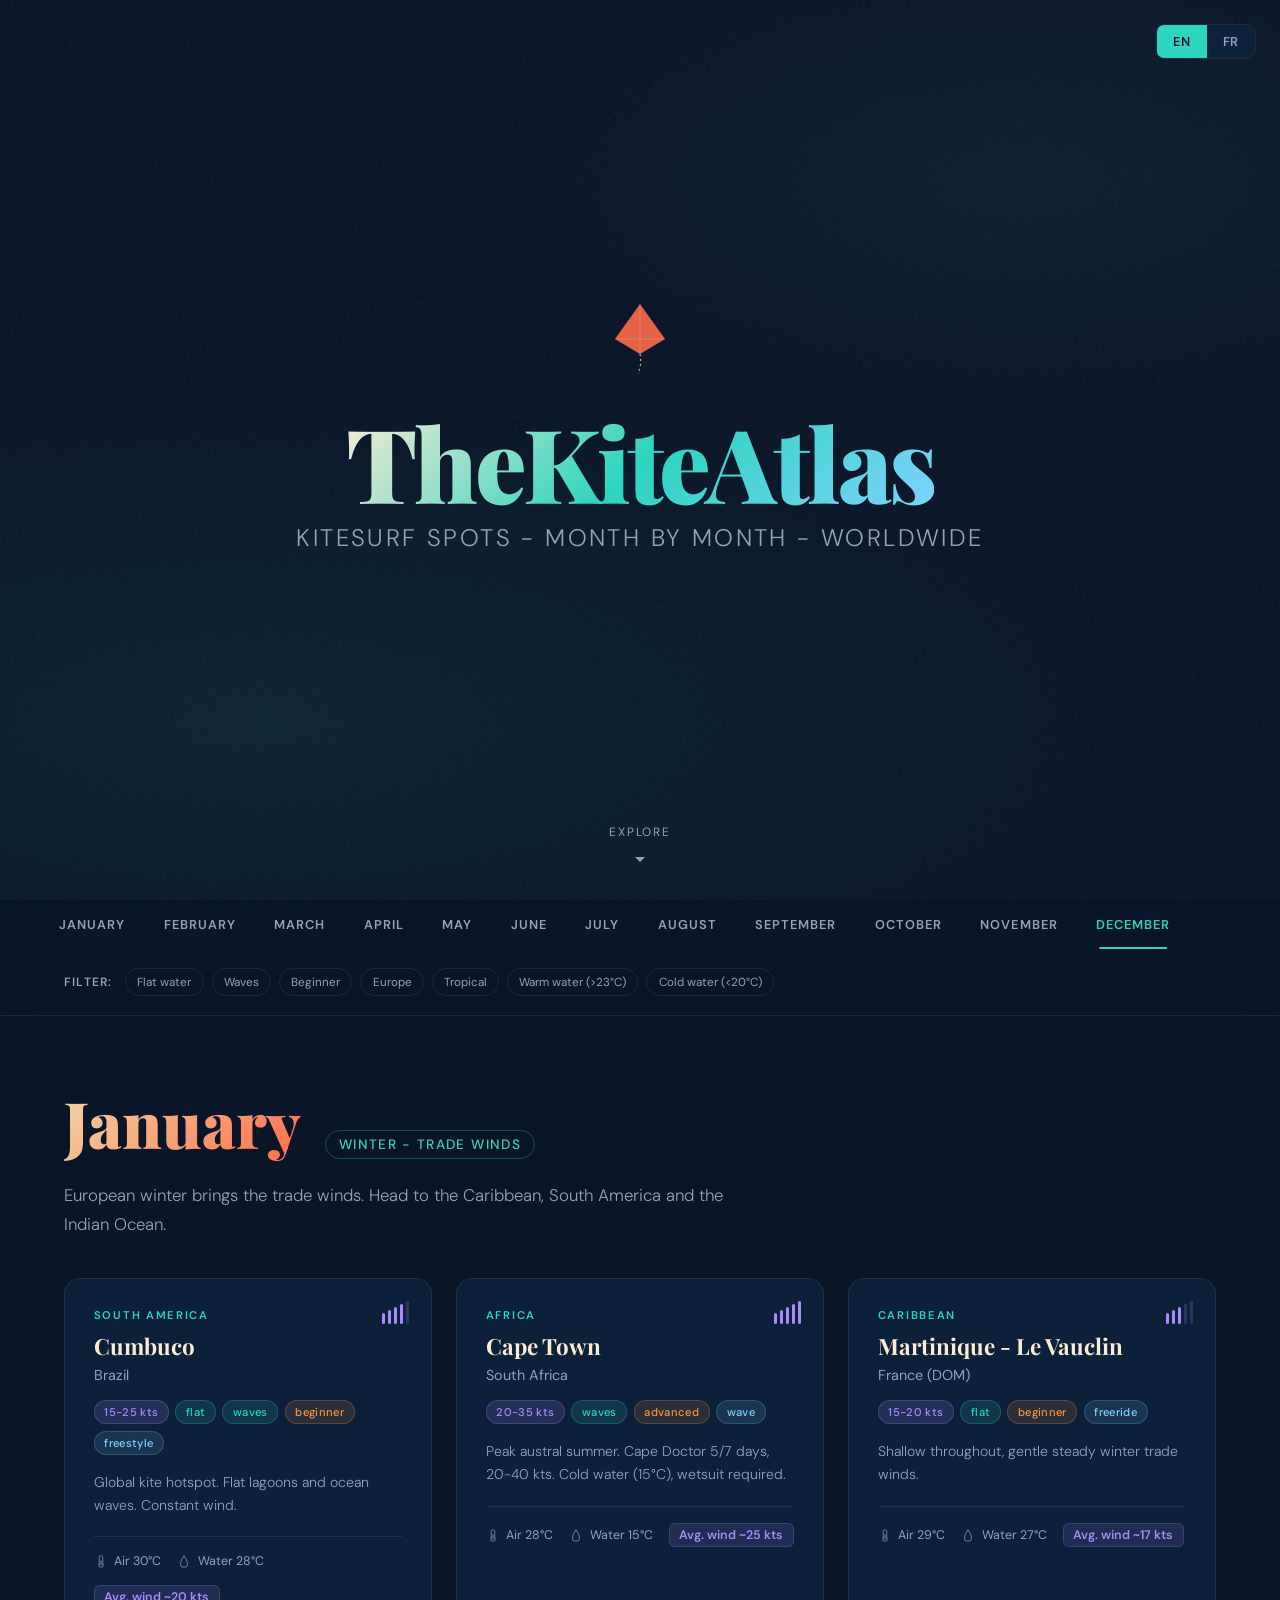
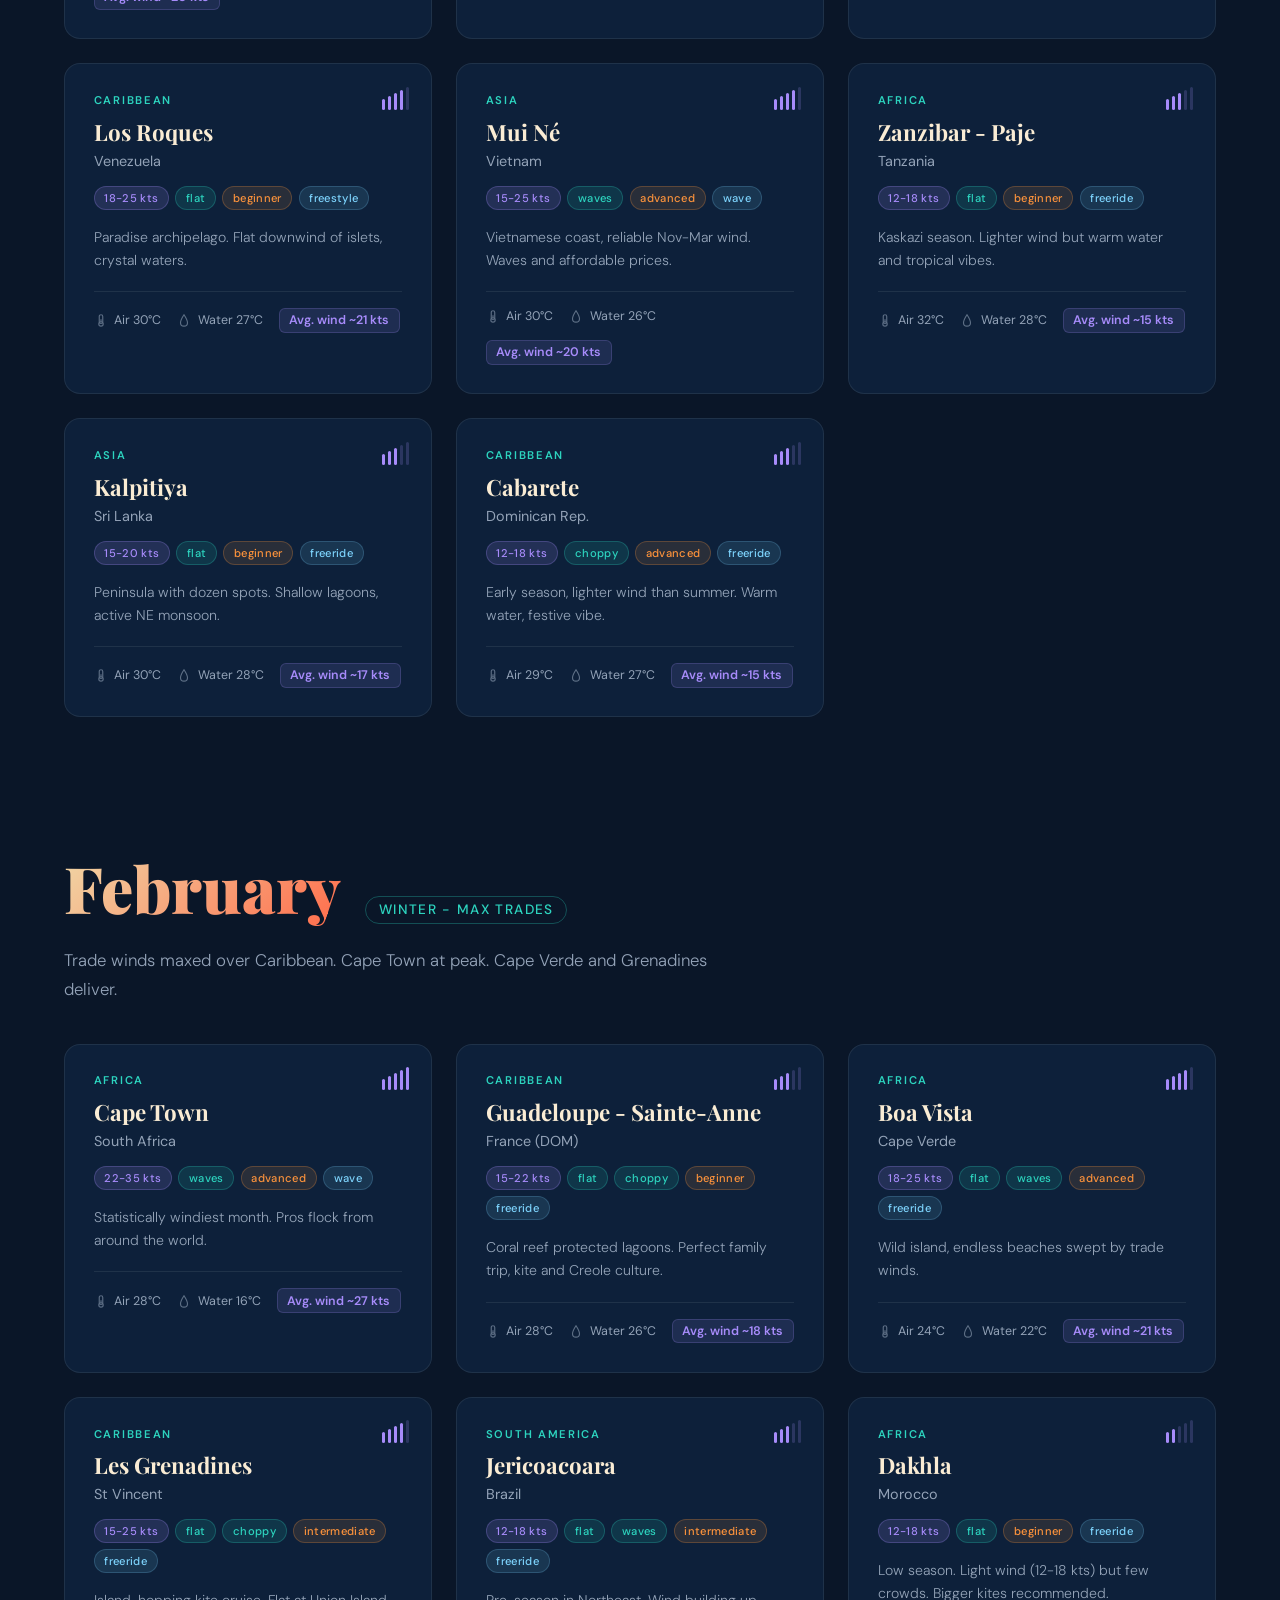
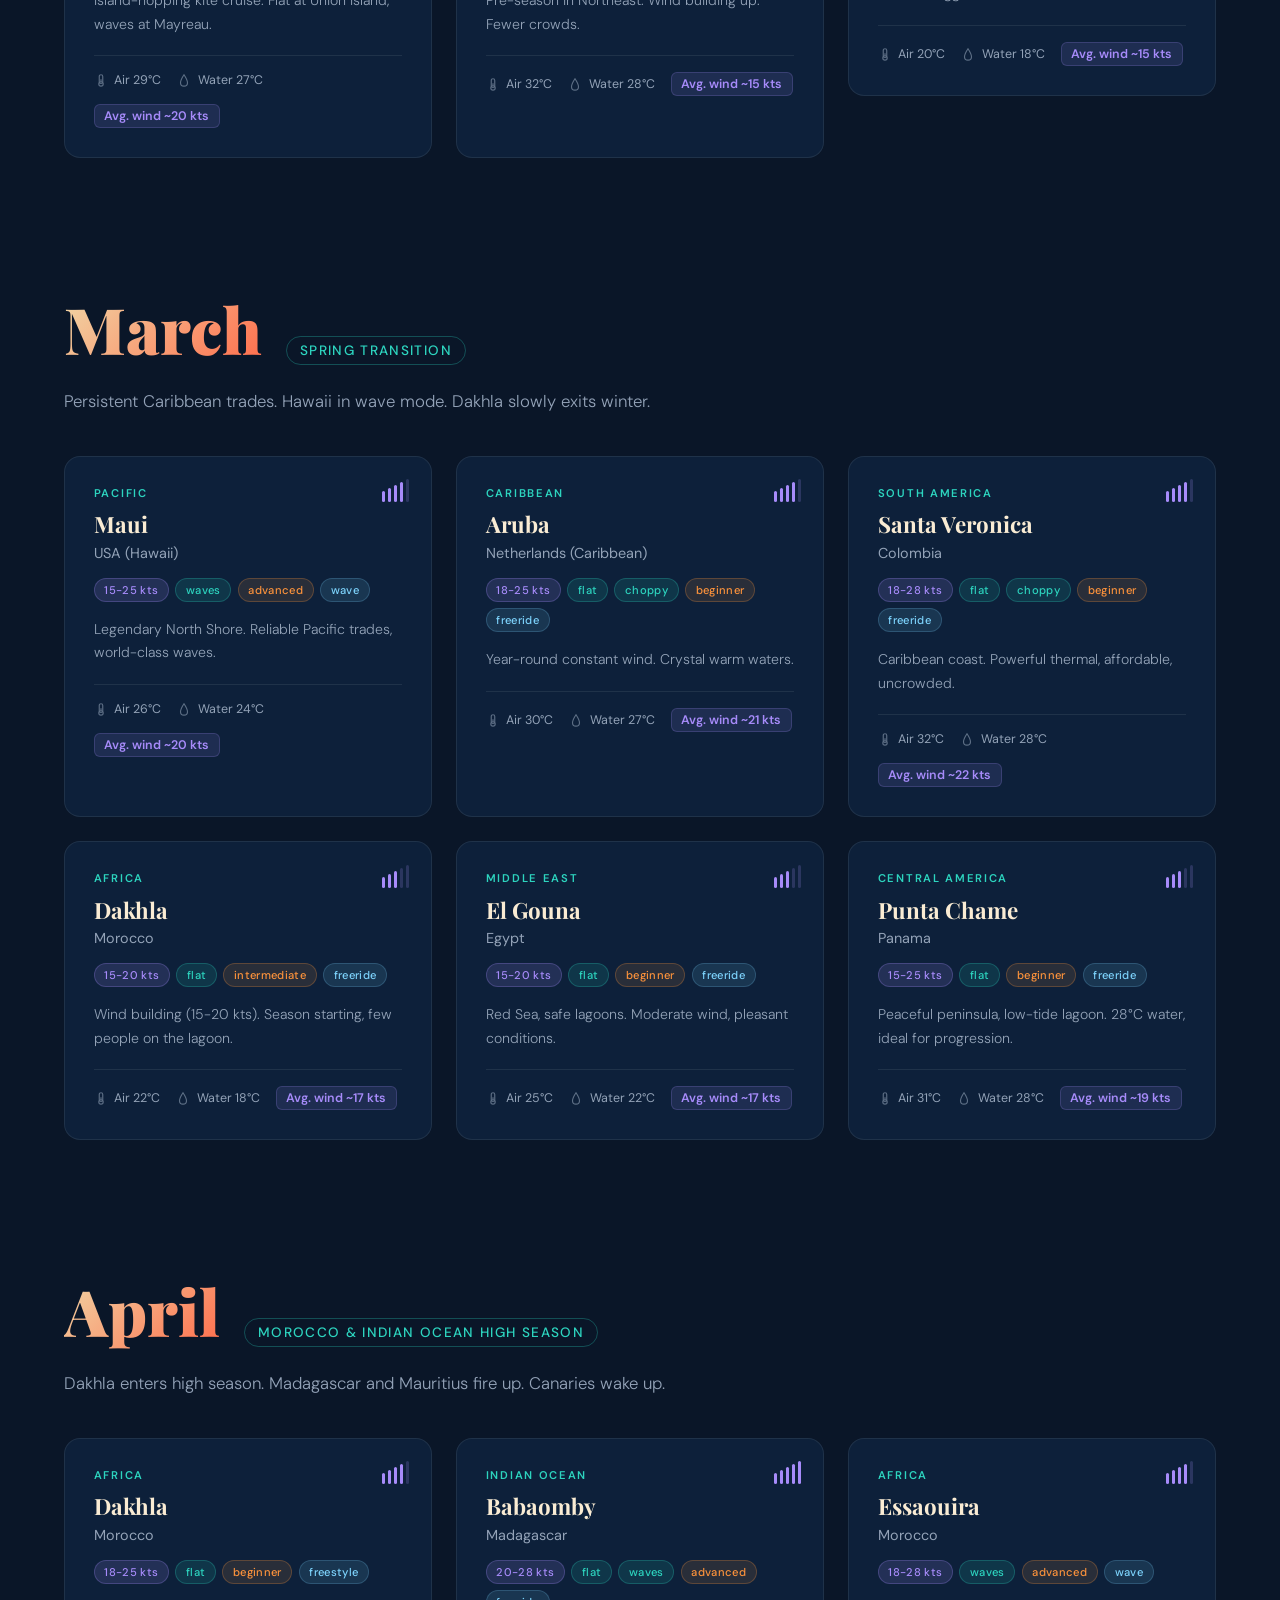
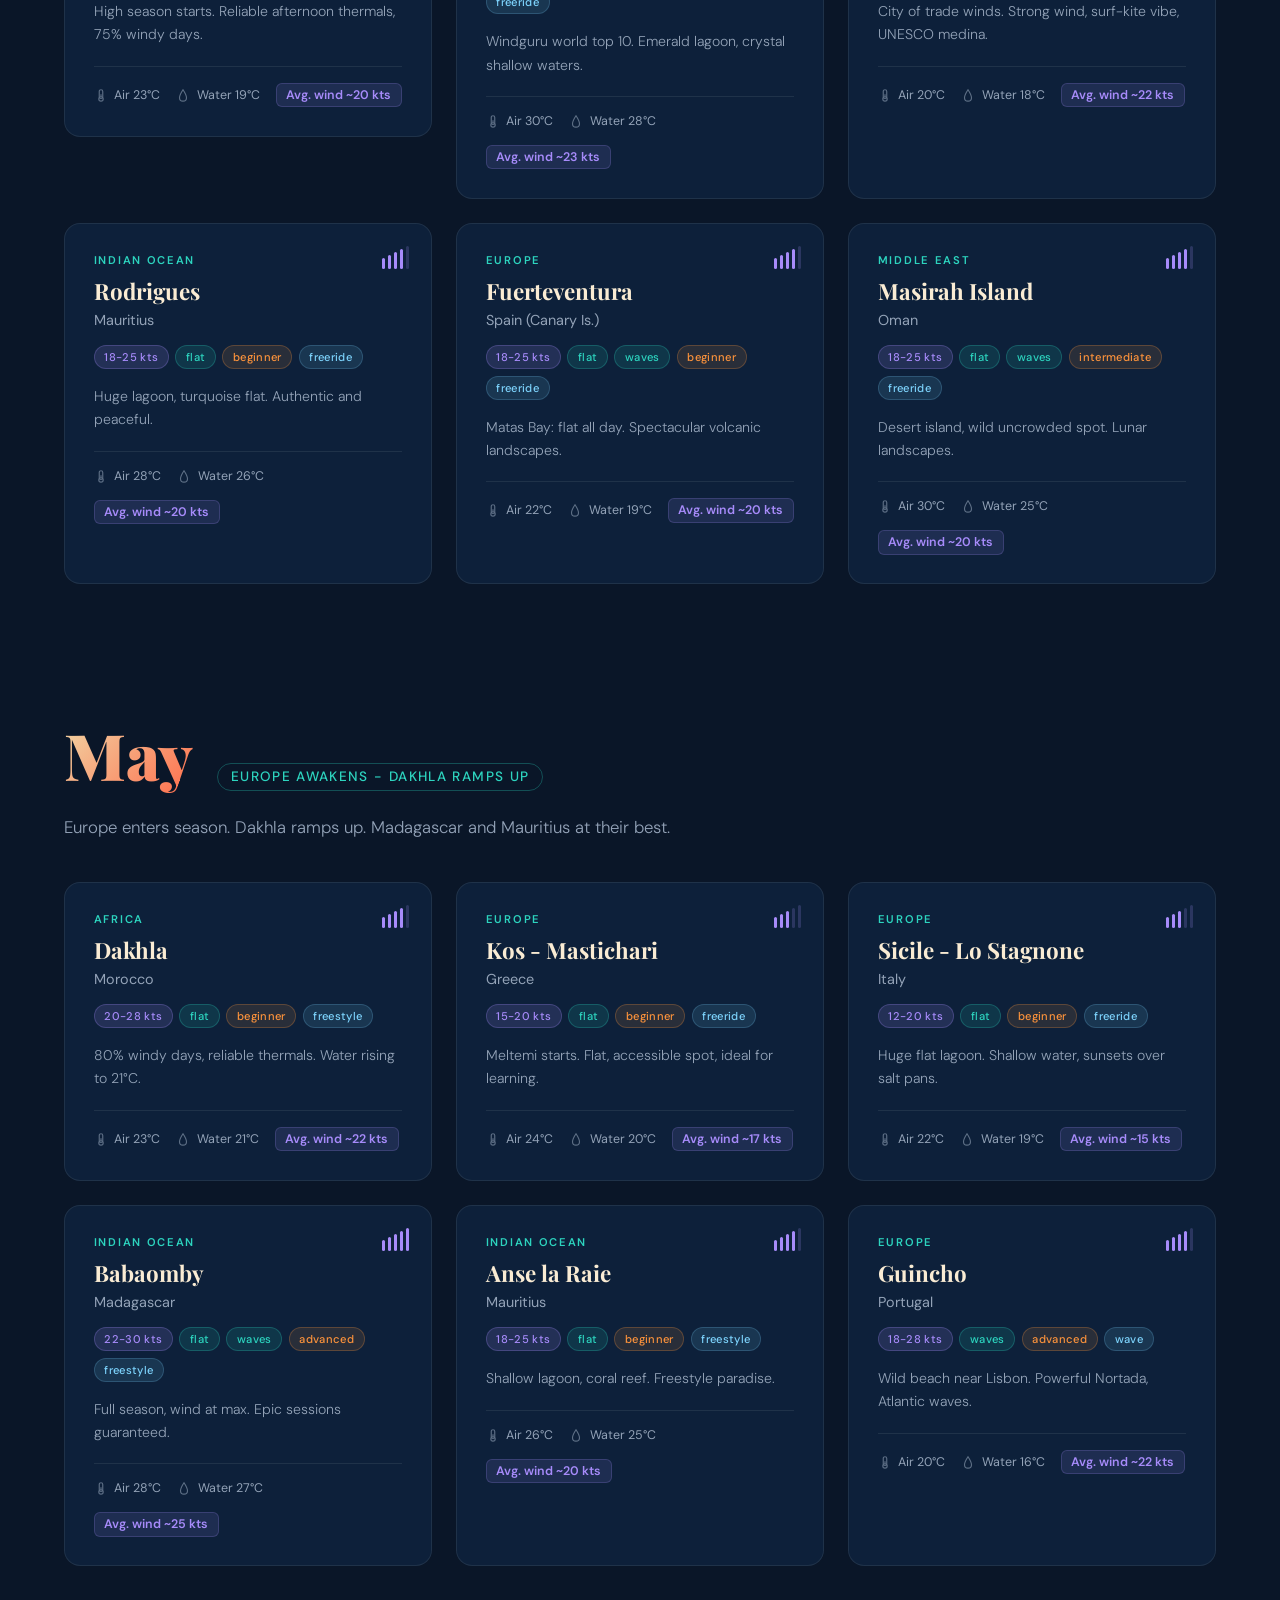
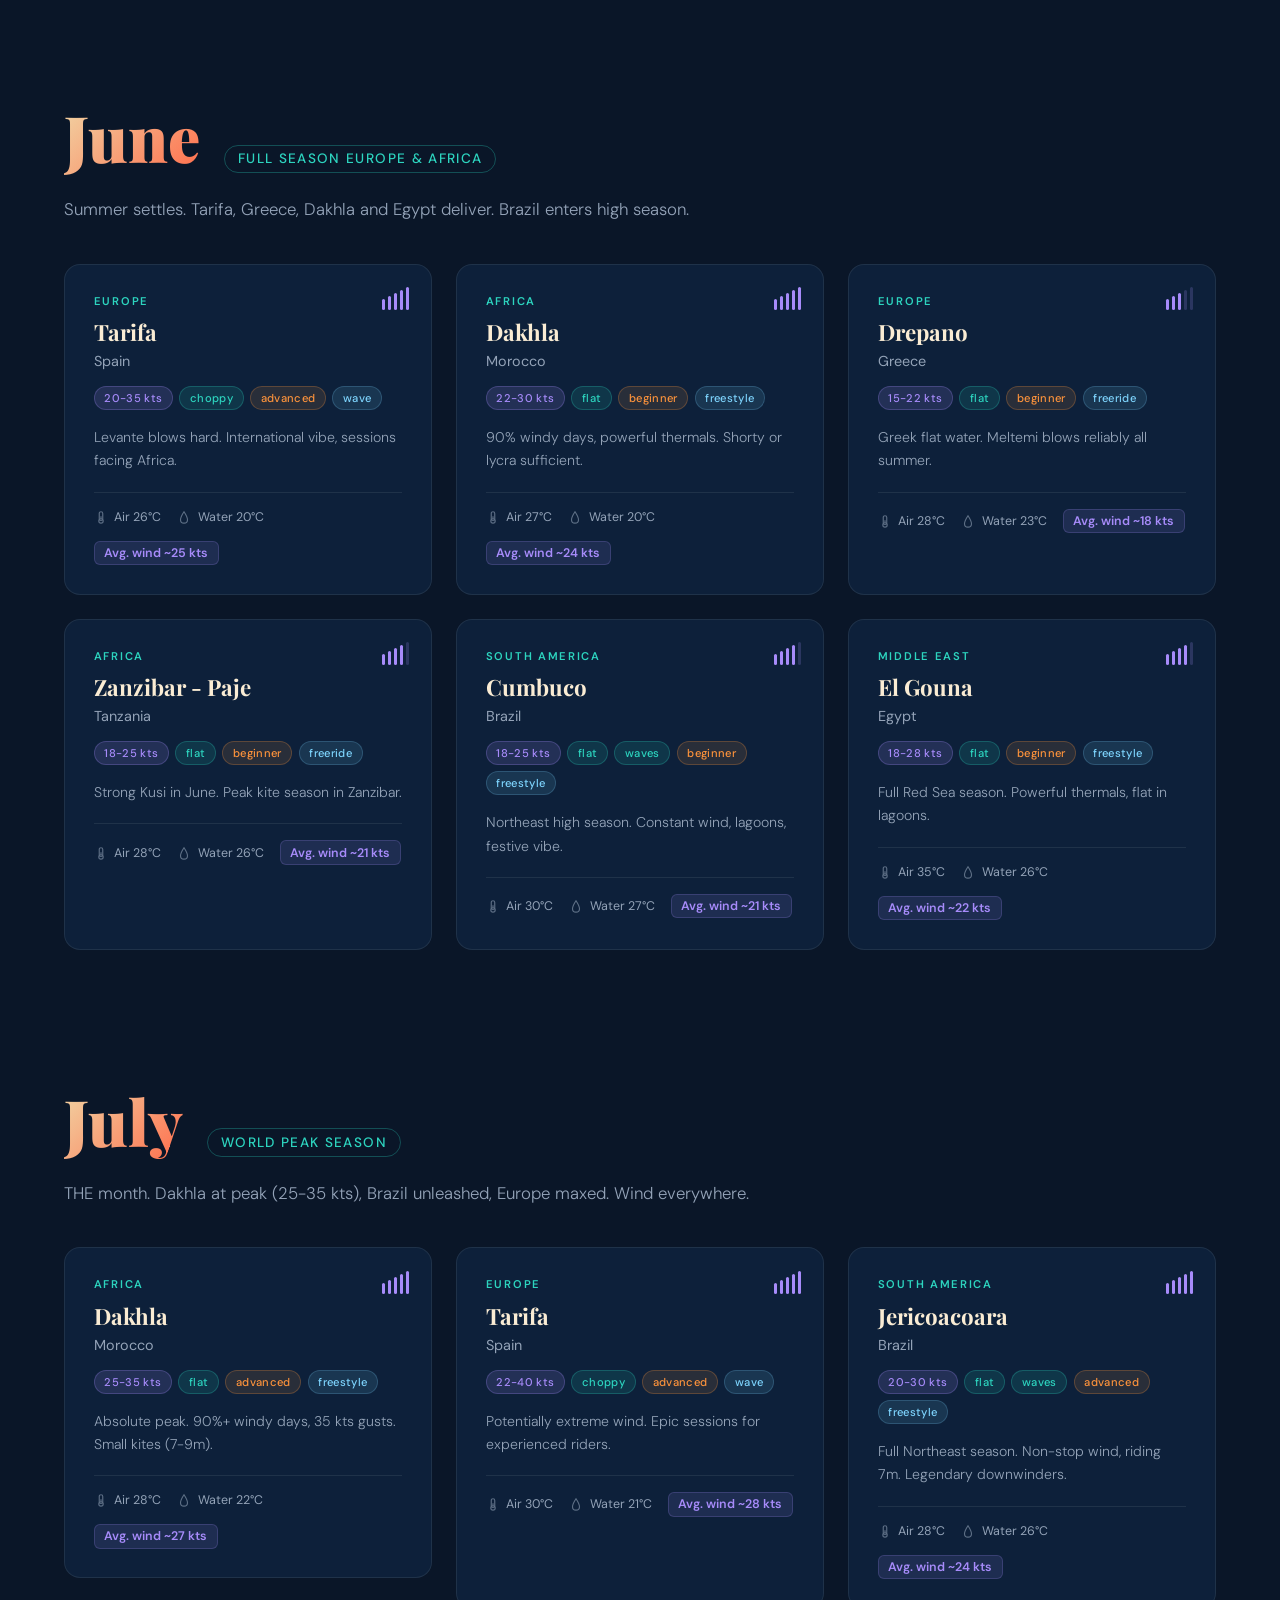
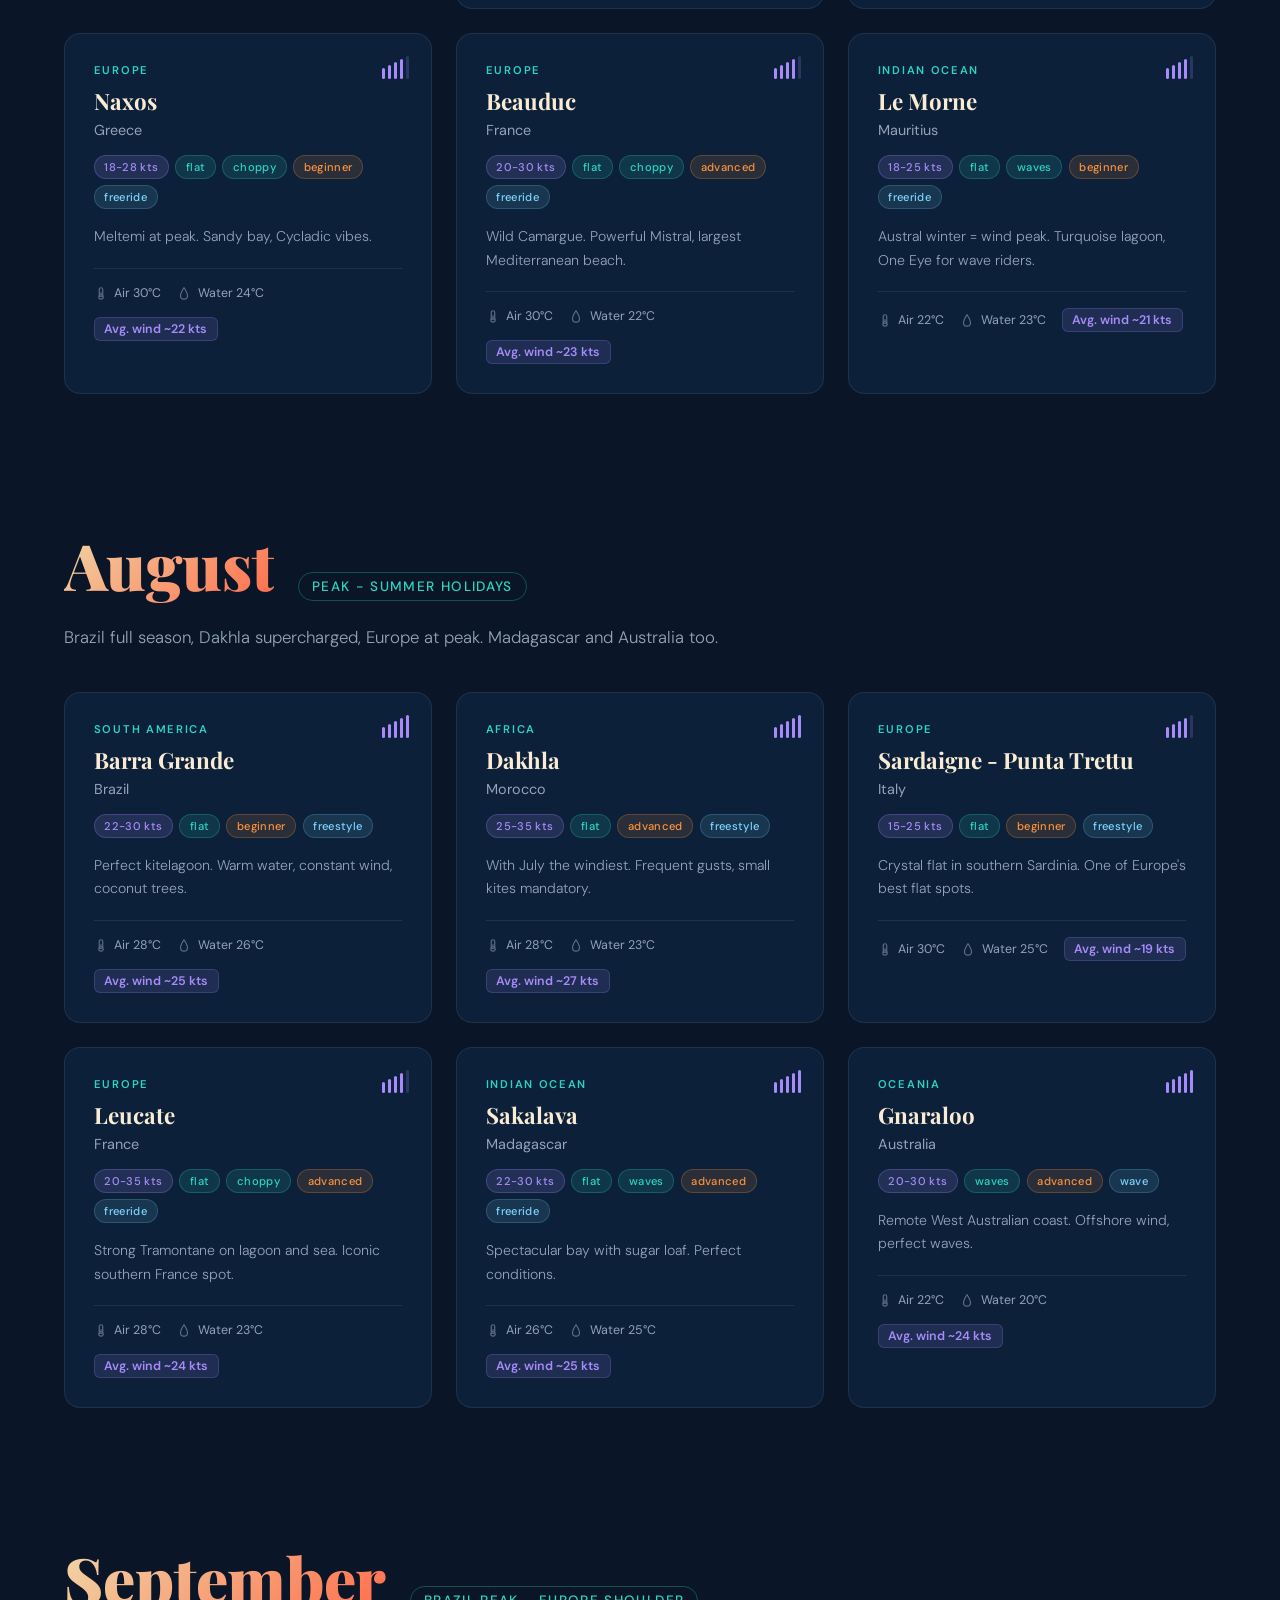
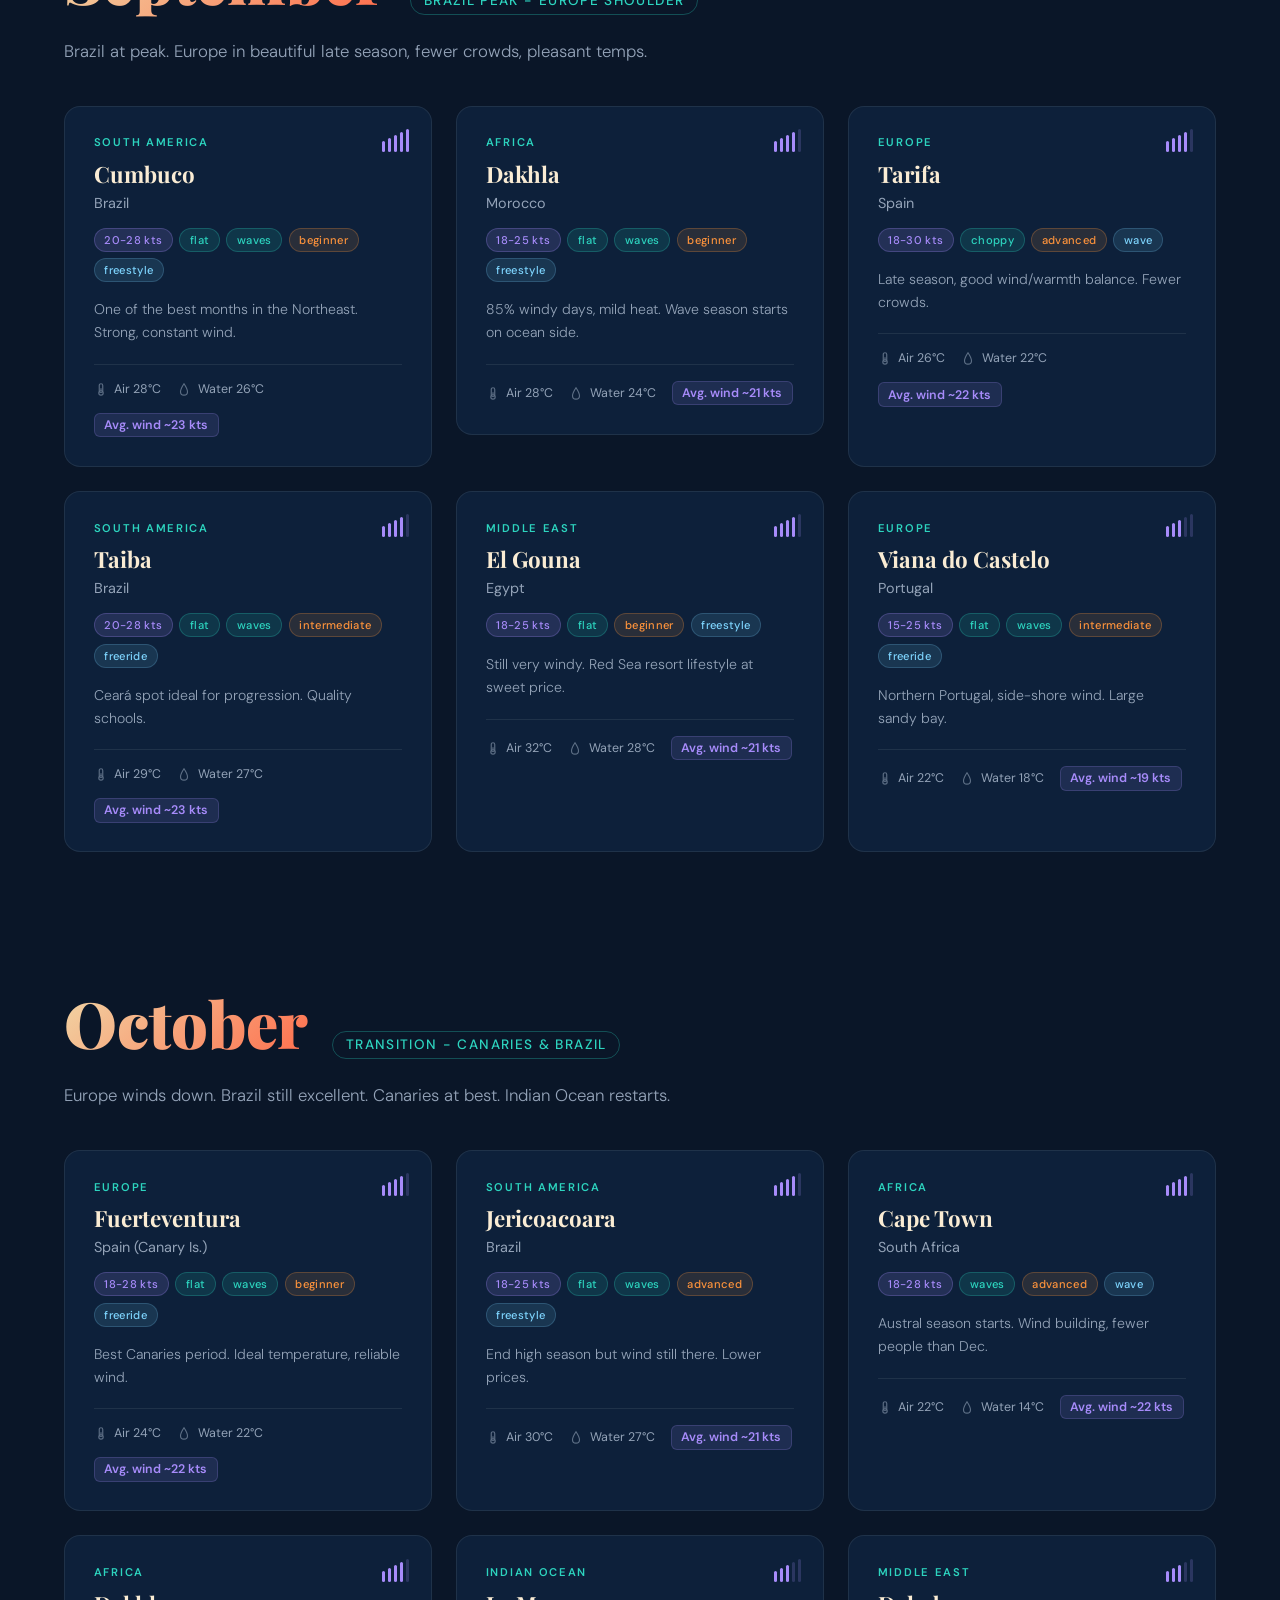
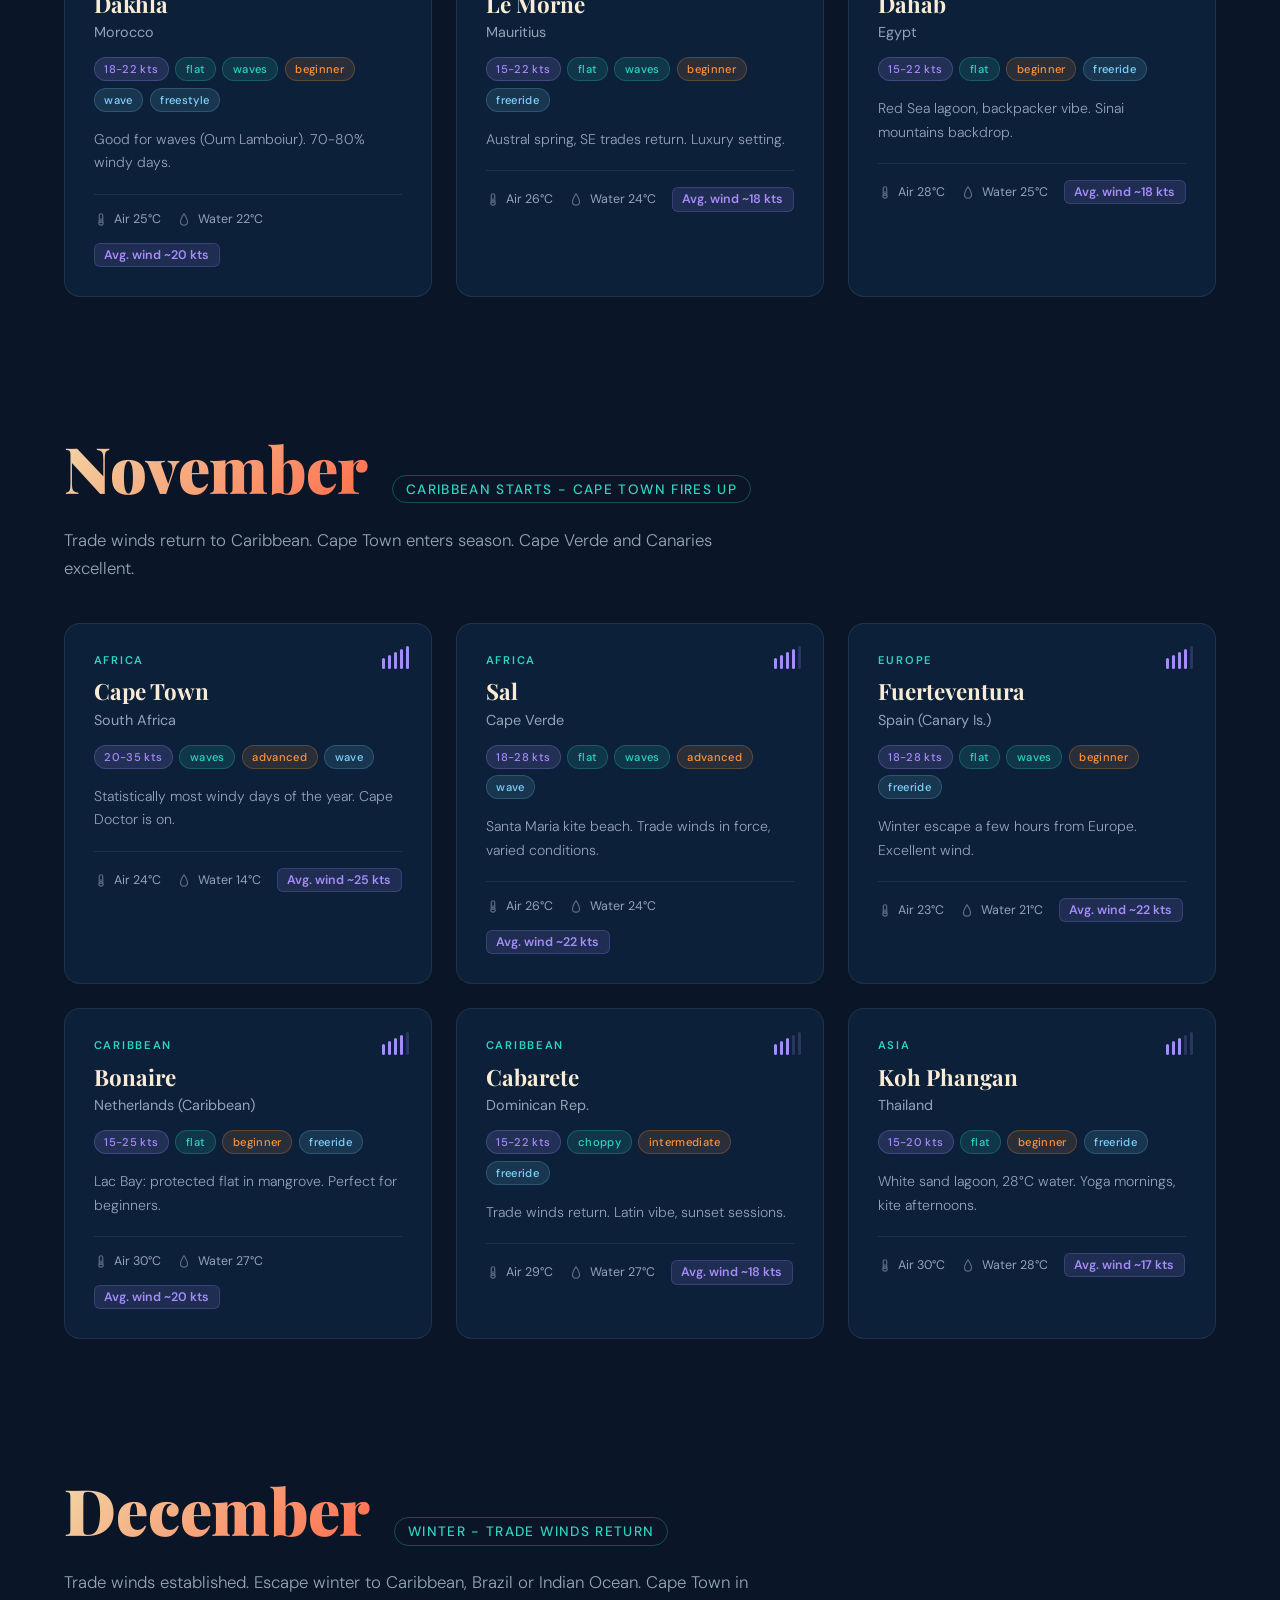
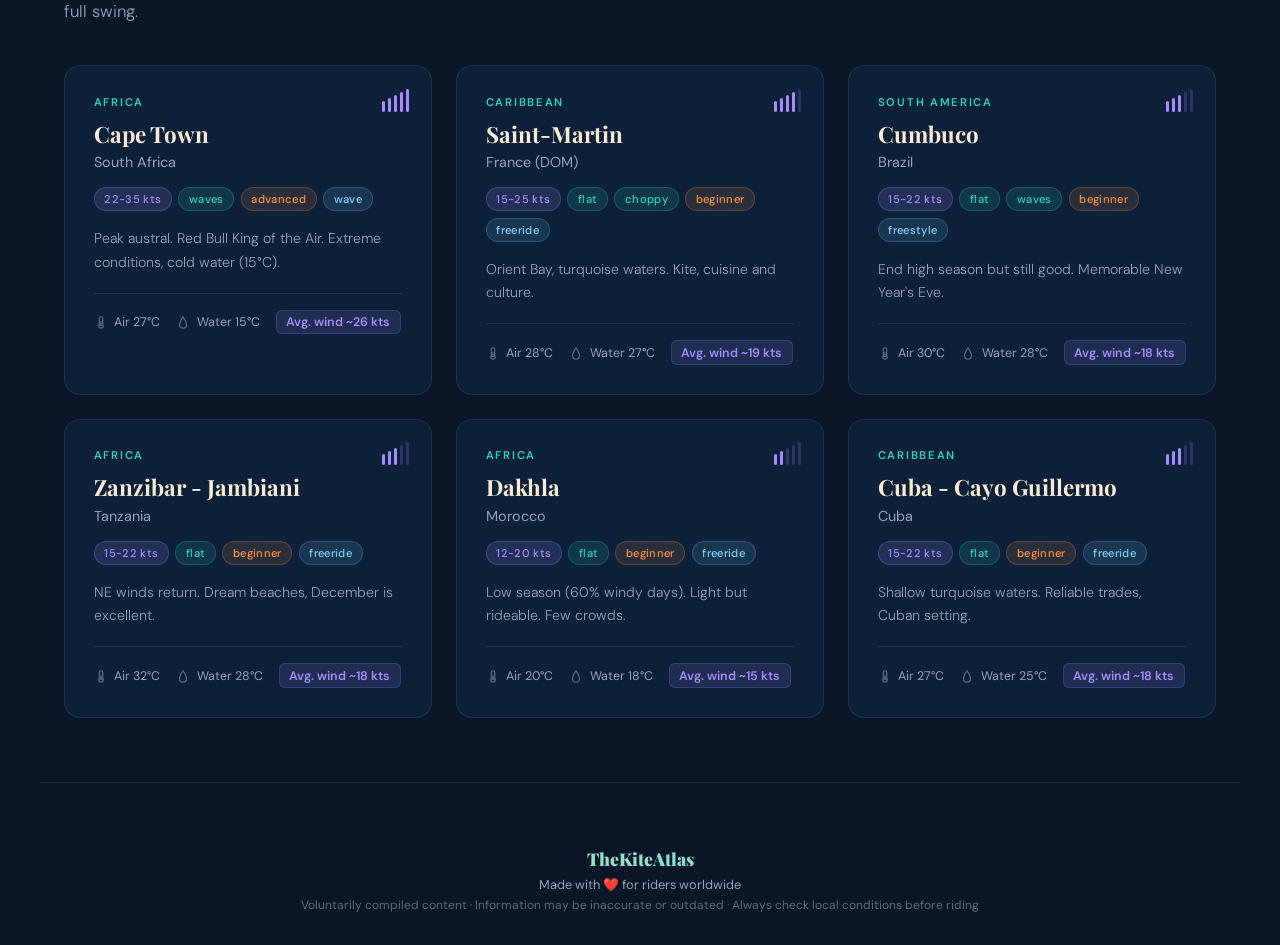
==== index.html @ aa01c6cb "Normalize spot tags to atomic values and support multi-value tags Co-Authored-By: Claude Opus 4.6 (1" ====
<!DOCTYPE html>
<html lang="en">
  <head>
    <meta charset="UTF-8" />
    <meta name="viewport" content="width=device-width, initial-scale=1.0" />
    <title>TheKiteAtlas - Kitesurf Spots Month by Month</title>
    <meta name="description" content="Find the best kitesurf spots month by month. Wind conditions, water temperature, and travel tips for 46+ destinations worldwide." />
    <meta property="og:type" content="website" />
    <meta property="og:title" content="TheKiteAtlas — Kitesurf Spots Month by Month" />
    <meta property="og:description" content="Find the best kitesurf spots month by month. Wind conditions, water temperature, and travel tips for 46+ destinations worldwide." />
    <meta property="og:url" content="https://thekiteatlas.com/" />
    <meta property="og:site_name" content="TheKiteAtlas" />
    <meta name="twitter:card" content="summary" />
    <meta name="twitter:title" content="TheKiteAtlas — Kitesurf Spots Month by Month" />
    <meta name="twitter:description" content="Find the best kitesurf spots month by month. Wind conditions, water temperature, and travel tips for 46+ destinations worldwide." />
    <link rel="icon" href="favicon.svg" type="image/svg+xml" />
    <link rel="apple-touch-icon" href="favicon.svg" />
    <link rel="canonical" href="https://thekiteatlas.com/" />
    <!-- Google tag (gtag.js) -->
    <script async src="https://www.googletagmanager.com/gtag/js?id=G-VEG84EXMMV"></script>
    <script>
      window.dataLayer = window.dataLayer || [];
      function gtag(){dataLayer.push(arguments);}
      gtag('js', new Date());
      gtag('config', 'G-VEG84EXMMV');
    </script>
    <!--
      Fonts: Playfair Display & DM Sans
      Both are open-source, licensed under the SIL Open Font License 1.1
      https://fonts.google.com/specimen/Playfair+Display
      https://fonts.google.com/specimen/DM+Sans
      You can also self-host them if you prefer.
    -->
    <link
      href="https://fonts.googleapis.com/css2?family=Playfair+Display:wght@400;700;900&family=DM+Sans:wght@300;400;500;600;700&display=swap"
      rel="stylesheet"
    />
    <link rel="stylesheet" href="style.css" />
    <style>

      /* ── Hero ── */

      .hero {
        min-height: 100vh;
        display: flex;
        flex-direction: column;
        align-items: center;
        justify-content: center;
        padding: 2rem;
        text-align: center;
        position: relative;
      }

      .hk {
        width: 80px;
        height: 80px;
        margin-bottom: 2rem;
        animation: fl 4s ease-in-out infinite;
      }

      @keyframes fl {
        0%,
        100% {
          transform: translateY(0) rotate(-5deg);
        }
        50% {
          transform: translateY(-15px) rotate(5deg);
        }
      }

      .hero h1 {
        font-family: "Playfair Display", serif;
        font-size: clamp(3rem, 8vw, 7rem);
        font-weight: 900;
        line-height: 1;
        letter-spacing: -0.03em;
        margin-bottom: 0.5rem;
        background: linear-gradient(135deg, var(--sl), var(--tq), var(--sky));
        -webkit-background-clip: text;
        -webkit-text-fill-color: transparent;
        background-clip: text;
      }

      .hs {
        font-size: clamp(1rem, 2.5vw, 1.5rem);
        font-weight: 300;
        color: var(--ts);
        margin-bottom: 3rem;
        letter-spacing: 0.1em;
        text-transform: uppercase;
      }

      /* ── Language switcher (position override for home) ── */
      .ls {
        position: absolute;
        top: 1.5rem;
        right: 1.5rem;
      }

      /* ── Scroll hint ── */

      .sh {
        position: absolute;
        bottom: 2rem;
        display: flex;
        flex-direction: column;
        align-items: center;
        gap: 0.5rem;
        color: var(--ts);
        font-size: 0.75rem;
        letter-spacing: 0.15em;
        text-transform: uppercase;
        animation: pu 2s ease-in-out infinite;
      }

      @keyframes pu {
        0%,
        100% {
          opacity: 0.4;
        }
        50% {
          opacity: 1;
        }
      }

      .sh svg {
        width: 20px;
        animation: bo 2s ease-in-out infinite;
      }

      @keyframes bo {
        0%,
        100% {
          transform: translateY(0);
        }
        50% {
          transform: translateY(6px);
        }
      }

      /* ── Month nav ── */

      .toolbar {
        position: sticky;
        top: 0;
        z-index: 100;
        backdrop-filter: blur(20px);
        -webkit-backdrop-filter: blur(20px);
        background: rgba(10, 22, 40, 0.85);
        border-bottom: 1px solid var(--gb);
      }

      .mni {
        display: flex;
        overflow-x: auto;
        scrollbar-width: none;
        max-width: 1200px;
        margin: 0 auto;
      }

      .mni::-webkit-scrollbar {
        display: none;
      }

      .mb {
        flex-shrink: 0;
        padding: 1rem 1.2rem;
        background: none;
        border: none;
        color: var(--ts);
        font-family: "DM Sans", sans-serif;
        font-size: 0.8rem;
        font-weight: 600;
        letter-spacing: 0.08em;
        text-transform: uppercase;
        cursor: pointer;
        transition: all 0.3s;
        position: relative;
        white-space: nowrap;
      }

      .mb:hover {
        color: var(--tq);
      }

      .mb.a {
        color: var(--tq);
      }

      .mb.a::after {
        content: "";
        position: absolute;
        bottom: 0;
        left: 50%;
        transform: translateX(-50%);
        width: 60%;
        height: 2px;
        background: var(--tq);
        border-radius: 1px;
      }

      /* ── Filter bar ── */

      .fb {
        max-width: 1200px;
        margin: 0 auto;
        padding: 1.2rem 1.5rem;
        display: flex;
        flex-wrap: wrap;
        gap: 0.5rem;
        align-items: center;
      }

      .fl {
        font-size: 0.75rem;
        font-weight: 600;
        color: var(--ts);
        letter-spacing: 0.1em;
        text-transform: uppercase;
        margin-right: 0.3rem;
      }

      .ft {
        font-family: "DM Sans", sans-serif;
        font-size: 0.73rem;
        padding: 0.3rem 0.7rem;
        border-radius: 100px;
        border: 1px solid var(--gb);
        background: transparent;
        color: var(--ts);
        cursor: pointer;
        transition: all 0.3s;
      }

      .ft:hover,
      .ft.a {
        border-color: var(--tq);
        color: var(--tq);
        background: rgba(45, 212, 191, 0.08);
      }

      .ft.a[data-filter="warm"] {
        border-color: var(--coral);
        color: var(--coral);
        background: rgba(255, 107, 74, 0.1);
      }

      .ft.a[data-filter="cold"] {
        border-color: var(--sky);
        color: var(--sky);
        background: rgba(125, 211, 252, 0.1);
      }

      /* ── Month sections ── */

      .ms {
        padding: 4rem 1.5rem;
        max-width: 1200px;
        margin: 0 auto;
      }

      .mh {
        display: flex;
        align-items: baseline;
        gap: 1.5rem;
        margin-bottom: 1rem;
        flex-wrap: wrap;
      }

      .mt {
        font-family: "Playfair Display", serif;
        font-size: clamp(2.5rem, 5vw, 4rem);
        font-weight: 900;
        background: linear-gradient(135deg, var(--sand), var(--coral));
        -webkit-background-clip: text;
        -webkit-text-fill-color: transparent;
        background-clip: text;
      }

      .me {
        font-size: 0.85rem;
        font-weight: 500;
        color: var(--tq);
        letter-spacing: 0.1em;
        text-transform: uppercase;
        padding: 0.3rem 0.8rem;
        border: 1px solid rgba(45, 212, 191, 0.3);
        border-radius: 100px;
      }

      .mi {
        color: var(--ts);
        font-size: 1.05rem;
        line-height: 1.7;
        max-width: 700px;
        margin-bottom: 2.5rem;
        font-weight: 300;
      }

      /* ── Spot grid ── */

      .sg {
        display: grid;
        grid-template-columns: repeat(auto-fill, minmax(330px, 1fr));
        gap: 1.5rem;
      }

      .no-results {
        grid-column: 1 / -1;
        text-align: center;
        padding: 2rem 1rem;
        color: var(--ts);
        font-size: 0.85rem;
        font-style: italic;
      }

      /* ── Spot card ── */

      .sc {
        background: var(--gl);
        border: 1px solid var(--gb);
        border-radius: 16px;
        padding: 1.8rem;
        transition: all 0.4s cubic-bezier(0.4, 0, 0.2, 1);
        position: relative;
        overflow: hidden;
      }

      .sc::before {
        content: "";
        position: absolute;
        top: 0;
        left: 0;
        right: 0;
        height: 3px;
        background: linear-gradient(90deg, var(--tq), var(--coral));
        opacity: 0;
        transition: opacity 0.4s;
      }

      .sc:hover {
        transform: translateY(-4px);
        border-color: rgba(255, 255, 255, 0.15);
        box-shadow: 0 20px 60px rgba(0, 0, 0, 0.3);
      }

      .sc:hover::before {
        opacity: 1;
      }

      .sc.H {
        display: none;
      }

      .ws {
        position: absolute;
        top: 1.4rem;
        right: 1.4rem;
        display: flex;
        align-items: flex-end;
        gap: 3px;
      }

      .ws .wb {
        width: 3px;
        border-radius: 1.5px;
      }

      .sr {
        font-size: 0.7rem;
        font-weight: 600;
        letter-spacing: 0.15em;
        text-transform: uppercase;
        color: var(--tq);
        margin-bottom: 0.6rem;
      }

      .sn {
        font-family: "Playfair Display", serif;
        font-size: 1.4rem;
        font-weight: 700;
        margin-bottom: 0.3rem;
        color: var(--sl);
      }

      .so {
        font-size: 0.9rem;
        color: var(--ts);
        margin-bottom: 1rem;
      }

      /* ── Spot card tag rows ── */

      .st {
        display: flex;
        flex-wrap: wrap;
        gap: 0.4rem;
        margin-bottom: 1rem;
      }

      .tg {
        font-size: 0.7rem;
        font-weight: 500;
        padding: 0.25rem 0.6rem;
        border-radius: 100px;
        letter-spacing: 0.03em;
      }

      .tw {
        background: rgba(167, 139, 250, 0.15);
        color: var(--wi);
        border: 1px solid rgba(167, 139, 250, 0.25);
      }

      .ta {
        background: rgba(45, 212, 191, 0.12);
        color: var(--tq);
        border: 1px solid rgba(45, 212, 191, 0.25);
      }

      .tl {
        background: rgba(251, 146, 60, 0.12);
        color: var(--sun);
        border: 1px solid rgba(251, 146, 60, 0.25);
      }

      .tt {
        background: rgba(125, 211, 252, 0.12);
        color: var(--sky);
        border: 1px solid rgba(125, 211, 252, 0.2);
      }

      /* ── Card details ── */

      .sd {
        font-size: 0.88rem;
        line-height: 1.65;
        color: var(--ts);
        font-weight: 300;
      }

      .sm {
        display: flex;
        flex-wrap: wrap;
        gap: 1rem;
        margin-top: 1.2rem;
        padding-top: 1rem;
        border-top: 1px solid var(--gb);
      }

      .si {
        display: flex;
        align-items: center;
        gap: 0.4rem;
        font-size: 0.78rem;
        color: var(--ts);
      }

      .si svg {
        width: 14px;
        height: 14px;
        opacity: 0.6;
      }

      .wa {
        background: rgba(167, 139, 250, 0.12);
        color: var(--wi);
        padding: 0.2rem 0.6rem;
        border-radius: 6px;
        font-weight: 600;
        font-size: 0.78rem;
        border: 1px solid rgba(167, 139, 250, 0.2);
      }

      /* ── Footer (home specifics) ── */
      footer {
        padding: 4rem 1.5rem 2rem;
        max-width: 1200px;
      }

      /* ── Responsive ── */

      @media (max-width: 768px) {
        .sg {
          grid-template-columns: 1fr;
        }
        .ms {
          padding: 3rem 1rem;
        }
        .sc {
          padding: 1.4rem;
        }
        .ls {
          top: 1rem;
          right: 1rem;
        }
      }

      html {
        scroll-behavior: smooth;
      }
    </style>
  </head>

  <body>
    <div class="G"></div>

    <div class="C">
      <!-- Hero -->
      <section class="hero">
        <div class="ls" role="group" aria-label="Language switcher">
          <button class="lb a" data-lang="en" onclick="switchLang('en')" aria-label="English">EN</button>
          <button class="lb" data-lang="fr" onclick="switchLang('fr')" aria-label="Fran&#231;ais">FR</button>
        </div>

        <svg class="hk" viewBox="0 0 80 80" fill="none" xmlns="http://www.w3.org/2000/svg" role="img" aria-label="Kite logo">
          <path d="M40 5 L65 40 L40 55 L15 40 Z" fill="url(#kG)" opacity=".9" />
          <path d="M40 5 L40 55" stroke="rgba(255,255,255,.3)" stroke-width=".5" />
          <path d="M15 40 L65 40" stroke="rgba(255,255,255,.3)" stroke-width=".5" />
          <path d="M40 55 Q42 65 38 75" stroke="var(--sand)" stroke-width="1" fill="none" stroke-dasharray="2 3" />
          <defs>
            <linearGradient id="kG" x1="15" y1="5" x2="65" y2="55">
              <stop offset="0%" stop-color="#ff6b4a" />
              <stop offset="50%" stop-color="#fb923c" />
              <stop offset="100%" stop-color="#2dd4bf" />
            </linearGradient>
          </defs>
        </svg>

        <h1>TheKiteAtlas</h1>
        <p class="hs" id="hSub"></p>

        <div class="sh">
          <span id="hExp"></span>
          <svg viewBox="0 0 20 20" fill="currentColor" aria-hidden="true">
            <path d="M10 14l-5-5h10l-5 5z" />
          </svg>
        </div>
      </section>

      <!-- Sticky toolbar: month nav + filters -->
      <div class="toolbar">
        <nav class="mn" id="MN" aria-label="Month navigation">
          <div class="mni" id="MNI"></div>
        </nav>
        <div class="fb" id="FB" role="group" aria-label="Spot filters"></div>
      </div>

      <!-- Month sections -->
      <div id="MS"></div>

      <!-- Footer -->
      <footer>
        <div class="logo">TheKiteAtlas</div>
        <p id="FT"></p>
        <p style="margin-top:4px;font-size:0.75rem;color:var(--ts);opacity:0.6" id="FTW"></p>
      </footer>
    </div>

    <script>
      /* ═══════════════════════════════════════════
         UI translations (lightweight, kept inline)
         ═══════════════════════════════════════════ */
      const UI = {
        fr: {
          sub: "Spots de kitesurf - mois par mois - dans le monde entier",
          exp: "Explorer",
          fl: "Filtrer :",
          fa: "Tous",
          ff: "Flat water",
          fw: "Vagues",
          fb: "Débutant",
          fe: "Europe",
          ft: "Tropical",
          fwm: "Eau chaude (>23°C)",
          fc: "Eau froide (<20°C)",
          nr: "Pas de spot ce mois-ci avec ces critères — essaie une autre combinaison !",
          fo: "Fait avec ❤️ pour les riders du monde entier",
          fd: "Contenu compilé bénévolement · Les informations peuvent être inexactes ou périmées · Vérifiez toujours les conditions locales avant de naviguer",
          ai: "Air",
          wa: "Eau",
          aw: "Vent moy.",
          mo: [
            "Janvier", "Février", "Mars", "Avril", "Mai", "Juin",
            "Juillet", "Août", "Septembre", "Octobre", "Novembre", "Décembre",
          ],
        },
        en: {
          sub: "Kitesurf spots - month by month - worldwide",
          exp: "Explore",
          fl: "Filter:",
          fa: "All",
          ff: "Flat water",
          fw: "Waves",
          fb: "Beginner",
          fe: "Europe",
          ft: "Tropical",
          fwm: "Warm water (>23°C)",
          fc: "Cold water (<20°C)",
          nr: "No spots this month with these filters — try another combo!",
          fo: "Made with ❤️ for riders worldwide",
          fd: "Voluntarily compiled content · Information may be inaccurate or outdated · Always check local conditions before riding",
          ai: "Air",
          wa: "Water",
          aw: "Avg. wind",
          mo: [
            "January", "February", "March", "April", "May", "June",
            "July", "August", "September", "October", "November", "December",
          ],
        },
      };

      /* ═══════════════════════════════════════════
         State
         ═══════════════════════════════════════════ */
      let lang = "en";
      let activeFilters = new Set();
      let spotsData = null; // loaded from JSON

      /* ═══════════════════════════════════════════
         Load spots.json then boot the app
         ═══════════════════════════════════════════ */
      fetch("spots.json")
        .then((r) => {
          if (!r.ok) throw new Error("Failed to load spots.json");
          return r.json();
        })
        .then((data) => {
          spotsData = data.months;
          /* Detect browser language: use French if any navigator language starts with "fr" */
          const browserLang = (navigator.languages || [navigator.language || "en"])
            .some((l) => l.toLowerCase().startsWith("fr"))
            ? "fr"
            : "en";
          switchLang(browserLang);
        })
        .catch((err) => {
          console.error(err);
          document.getElementById("MS").innerHTML =
            '<p style="text-align:center;padding:4rem;color:var(--coral)">Impossible de charger les données (spots.json).</p>';
        });

      /* ═══════════════════════════════════════════
         Build month navigation
         ═══════════════════════════════════════════ */
      function buildNav() {
        const container = document.getElementById("MNI");
        container.innerHTML = spotsData
          .map(
            (m, i) =>
              `<button class="mb${i === 0 ? " a" : ""}" data-month="${m.id}">${UI[lang].mo[i]}</button>`
          )
          .join("");

        container.querySelectorAll(".mb").forEach((btn) =>
          btn.addEventListener("click", () => {
            const section = document.getElementById(btn.dataset.month);
            if (section) {
              const navH = document.querySelector(".toolbar").offsetHeight;
              window.scrollTo({
                top: section.getBoundingClientRect().top + window.scrollY - navH - 10,
                behavior: "smooth",
              });
            }
          })
        );
      }

      /* ═══════════════════════════════════════════
         Build filter bar
         ═══════════════════════════════════════════ */
      function buildFilters() {
        const t = UI[lang];
        const filters = [
          ["flat", t.ff], ["wave", t.fw], ["beginner", t.fb],
          ["europe", t.fe], ["tropical", t.ft], ["warm", t.fwm], ["cold", t.fc],
        ];
        document.getElementById("FB").innerHTML = `
          <span class="fl">${t.fl}</span>
          ${filters.map(([k, label]) =>
            `<button class="ft${activeFilters.has(k) ? " a" : ""}" data-filter="${k}">${label}</button>`
          ).join("")}
        `;
      }

      /* ═══════════════════════════════════════════
         Render a single spot card
         ═══════════════════════════════════════════ */
      const TAG_CLASSES = ["tw", "ta", "tl", "tt"];

      function renderSpotCard(spot) {
        const t = UI[lang];
        const country = spot.country[lang];
        const region = spot.region[lang];
        const tags = spot.tags[lang];
        const desc = spot.description[lang];

        const tagsHtml = tags
          .flatMap((group, j) =>
            group.map((g) => `<span class="tg ${TAG_CLASSES[j] || "tt"}">${g}</span>`)
          )
          .join("");

        const windBars = [1, 2, 3, 4, 5]
          .map(
            (x) =>
              `<div class="wb${x <= spot.wind_score ? " a" : ""}" style="height:${8 + x * 3}px"></div>`
          )
          .join("");

        const spotPage = { "Dakhla": "spots/dakhla.html" }[spot.name];
        const wrapper = spotPage
          ? `href="${spotPage}" style="text-decoration:none;color:inherit;display:block"`
          : null;

        const cardOpen  = wrapper ? `<a ${wrapper}>` : ``;
        const cardClose = wrapper ? `</a>`            : ``;

        return cardOpen + `
          <article class="sc" data-filters='${JSON.stringify(spot.filters)}' data-water="${spot.water_temp}" style="${spotPage?'cursor:pointer':''}">
            <div class="ws">${windBars}</div>
            <div class="sr">${region}</div>
            <h3 class="sn">${spot.name}</h3>
            <div class="so">${country}</div>
            <div class="st">${tagsHtml}</div>
            <p class="sd">${desc}</p>
            <div class="sm">
              <div class="si">
                <svg viewBox="0 0 16 16" fill="none" stroke="currentColor" stroke-width="1.3" aria-hidden="true">
                  <rect x="6" y="2" width="4" height="10" rx="2"/>
                  <circle cx="8" cy="12.5" r="2.5"/>
                  <line x1="8" y1="7" x2="8" y2="10"/>
                </svg>
                ${t.ai} ${spot.air_temp}°C
              </div>
              <div class="si">
                <svg viewBox="0 0 16 16" fill="none" stroke="currentColor" stroke-width="1.3" aria-hidden="true">
                  <path d="M8 2 Q4 8 4 11 a4 4 0 0 0 8 0 Q12 8 8 2Z"/>
                </svg>
                ${t.wa} ${spot.water_temp}°C
              </div>
              <div class="si">
                <span class="wa">${t.aw} ~${spot.avg_wind_kts} kts</span>
              </div>
            </div>
          </article>
        ` + cardClose;
      }

      /* ═══════════════════════════════════════════
         Build all month sections
         ═══════════════════════════════════════════ */
      function buildSections() {
        const t = UI[lang];
        const container = document.getElementById("MS");

        container.innerHTML = spotsData
          .map((month, i) => {
            const loc = month[lang];
            const cards = month.spots.map(renderSpotCard).join("");

            return `
              <section class="ms" id="${month.id}">
                <div class="mh">
                  <h2 class="mt">${t.mo[i]}</h2>
                  <span class="me">${loc.season}</span>
                </div>
                <p class="mi">${loc.intro}</p>
                <div class="sg">${cards}</div>
              </section>
            `;
          })
          .join("");

        setupScrollObserver();
      }

      /* ═══════════════════════════════════════════
         Scroll observer — highlights active month
         ═══════════════════════════════════════════ */
      function setupScrollObserver() {
        const navButtons = document.querySelectorAll(".mb");

        const observer = new IntersectionObserver(
          (entries) => {
            entries.forEach((entry) => {
              if (entry.isIntersecting) {
                navButtons.forEach((b) => b.classList.remove("a"));
                const btn = document.querySelector(`.mb[data-month="${entry.target.id}"]`);
                if (btn) {
                  btn.classList.add("a");
                  btn.scrollIntoView({ behavior: "smooth", block: "nearest", inline: "center" });
                }
              }
            });
          },
          { threshold: 0.15, rootMargin: "-80px 0px -60% 0px" }
        );

        document.querySelectorAll("section.ms").forEach((s) => observer.observe(s));
      }

      /* ═══════════════════════════════════════════
         Apply active filter to all cards
         ═══════════════════════════════════════════ */
      function applyFilter() {
        document.querySelectorAll(".sc").forEach((card) => {
          const filters = JSON.parse(card.dataset.filters || "[]");
          const waterTemp = parseInt(card.dataset.water);

          if (activeFilters.size === 0) {
            card.classList.remove("H");
            return;
          }

          let show = true;
          for (const f of activeFilters) {
            if (f === "warm") { if (waterTemp < 23) show = false; }
            else if (f === "cold") { if (waterTemp >= 20) show = false; }
            else { if (!filters.includes(f)) show = false; }
            if (!show) break;
          }

          card.classList.toggle("H", !show);
        });

        document.querySelectorAll("section.ms").forEach((section) => {
          const cards = section.querySelectorAll(".sc");
          const visible = [...cards].some((c) => !c.classList.contains("H"));
          let msg = section.querySelector(".no-results");
          if (!visible && cards.length > 0) {
            if (!msg) {
              msg = document.createElement("p");
              msg.className = "no-results";
              msg.textContent = UI[lang].nr;
              section.querySelector(".sg").appendChild(msg);
            }
          } else if (msg) {
            msg.remove();
          }
        });
      }

      /* Filter bar click delegation */
      document.getElementById("FB").addEventListener("click", (e) => {
        const btn = e.target.closest(".ft");
        if (!btn) return;
        const f = btn.dataset.filter;
        if (activeFilters.has(f)) activeFilters.delete(f);
        else activeFilters.add(f);
        btn.classList.toggle("a");
        applyFilter();
      });

      /* ═══════════════════════════════════════════
         Language switch
         ═══════════════════════════════════════════ */
      function switchLang(l) {
        lang = l;
        document.documentElement.lang = l;
        document.querySelectorAll(".lb").forEach((b) => b.classList.toggle("a", b.dataset.lang === l));
        document.getElementById("hSub").textContent = UI[l].sub;
        document.getElementById("hExp").textContent = UI[l].exp;
        document.getElementById("FT").textContent = UI[l].fo;
        document.getElementById("FTW").textContent = UI[l].fd;
        buildNav();
        buildFilters();
        buildSections();
        applyFilter();
      }
    </script>
  </body>
</html>
---- style.css ----
/* ═══════════════════════════════════════════════════════════════
   TheKiteAtlas — Shared stylesheet
   ═══════════════════════════════════════════════════════════════ */

/* ── Variables ── */
:root {
  --od:   #0a1628;
  --sand: #f0d9a8;
  --sl:   #faecd4;
  --coral:#ff6b4a;
  --tq:   #2dd4bf;
  --sky:  #7dd3fc;
  --wi:   #a78bfa;
  --sun:  #fb923c;
  --tp:   #f1f5f9;
  --ts:   #94a3b8;
  --gl:   rgba(15, 40, 71, 0.6);
  --gb:   rgba(255, 255, 255, 0.08);
  --rd:   #ef4444;
  --gn:   #22c55e;
}

/* ── Reset ── */
* { margin: 0; padding: 0; box-sizing: border-box; }
html { scroll-behavior: smooth; }

/* ── Base ── */
body {
  font-family: "DM Sans", sans-serif;
  background: var(--od);
  color: var(--tp);
  overflow-x: hidden;
  min-height: 100vh;
}

body::before {
  content: "";
  position: fixed; inset: 0;
  background:
    radial-gradient(ellipse 120% 60% at 20% 80%, rgba(45, 212, 191, 0.08) 0%, transparent 60%),
    radial-gradient(ellipse 80%  50% at 80% 20%, rgba(125, 211, 252, 0.06) 0%, transparent 50%);
  pointer-events: none;
  z-index: 0;
}

/* ── Grain overlay ── */
.G {
  position: fixed; inset: 0;
  background-image: url("data:image/svg+xml,%3Csvg viewBox='0 0 256 256' xmlns='http://www.w3.org/2000/svg'%3E%3Cfilter id='n'%3E%3CfeTurbulence type='fractalNoise' baseFrequency='.9' numOctaves='4' stitchTiles='stitch'/%3E%3C/filter%3E%3Crect width='100%25' height='100%25' filter='url(%23n)' opacity='.03'/%3E%3C/svg%3E");
  pointer-events: none;
  z-index: 1;
}

/* ── Content wrapper ── */
.C { position: relative; z-index: 2; }

/* ── Language switcher ── */
.ls {
  display: flex;
  border-radius: 8px;
  overflow: hidden;
  border: 1px solid var(--gb);
}

.lb {
  padding: 0.5rem 1rem;
  background: var(--gl);
  border: none;
  color: var(--ts);
  font-family: "DM Sans", sans-serif;
  font-size: 0.8rem;
  font-weight: 600;
  cursor: pointer;
  transition: all 0.3s;
  letter-spacing: 0.05em;
}

.lb.a { background: var(--tq); color: var(--od); }
.lb:hover:not(.a) { color: var(--tq); }

/* ── Tags ── */
.tag {
  display: inline-block;
  font-size: 0.68rem;
  font-weight: 500;
  padding: 3px 10px;
  border-radius: 100px;
  letter-spacing: 0.03em;
}

.tag-tq    { background: rgba(45,  212, 191, 0.12); color: var(--tq);   border: 1px solid rgba(45,  212, 191, 0.25); }
.tag-coral { background: rgba(255, 107, 74,  0.12); color: var(--coral); border: 1px solid rgba(255, 107, 74,  0.25); }
.tag-wi    { background: rgba(167, 139, 250, 0.15); color: var(--wi);   border: 1px solid rgba(167, 139, 250, 0.25); }
.tag-sun   { background: rgba(251, 146, 60,  0.12); color: var(--sun);  border: 1px solid rgba(251, 146, 60,  0.25); }
.tag-sky   { background: rgba(125, 211, 252, 0.12); color: var(--sky);  border: 1px solid rgba(125, 211, 252, 0.20); }
.tag-gn    { background: rgba(34,  197, 94,  0.12); color: var(--gn);   border: 1px solid rgba(34,  197, 94,  0.25); }
.tag-rd    { background: rgba(239, 68,  68,  0.12); color: var(--rd);   border: 1px solid rgba(239, 68,  68,  0.25); }

/* ── Wind rating bars ── */
.wr { display: flex; gap: 2px; align-items: flex-end; }
.wb { width: 4px; border-radius: 2px; background: rgba(167, 139, 250, 0.2); }
.wb.a  { background: var(--wi); } /* index.html usage */
.wb.on { background: var(--wi); } /* dakhla.html usage */

/* ── Footer ── */
footer {
  text-align: center;
  color: var(--ts);
  font-size: 0.8rem;
  border-top: 1px solid var(--gb);
  margin: 0 auto;
}

footer .logo {
  font-family: "Playfair Display", serif;
  font-size: 1.1rem;
  font-weight: 900;
  margin-bottom: 6px;
  background: linear-gradient(135deg, var(--sl), var(--tq));
  -webkit-background-clip: text;
  -webkit-text-fill-color: transparent;
  background-clip: text;
}

/* ── Animations ── */
@keyframes fadeUp {
  from { opacity: 0; transform: translateY(8px); }
  to   { opacity: 1; transform: translateY(0); }
}
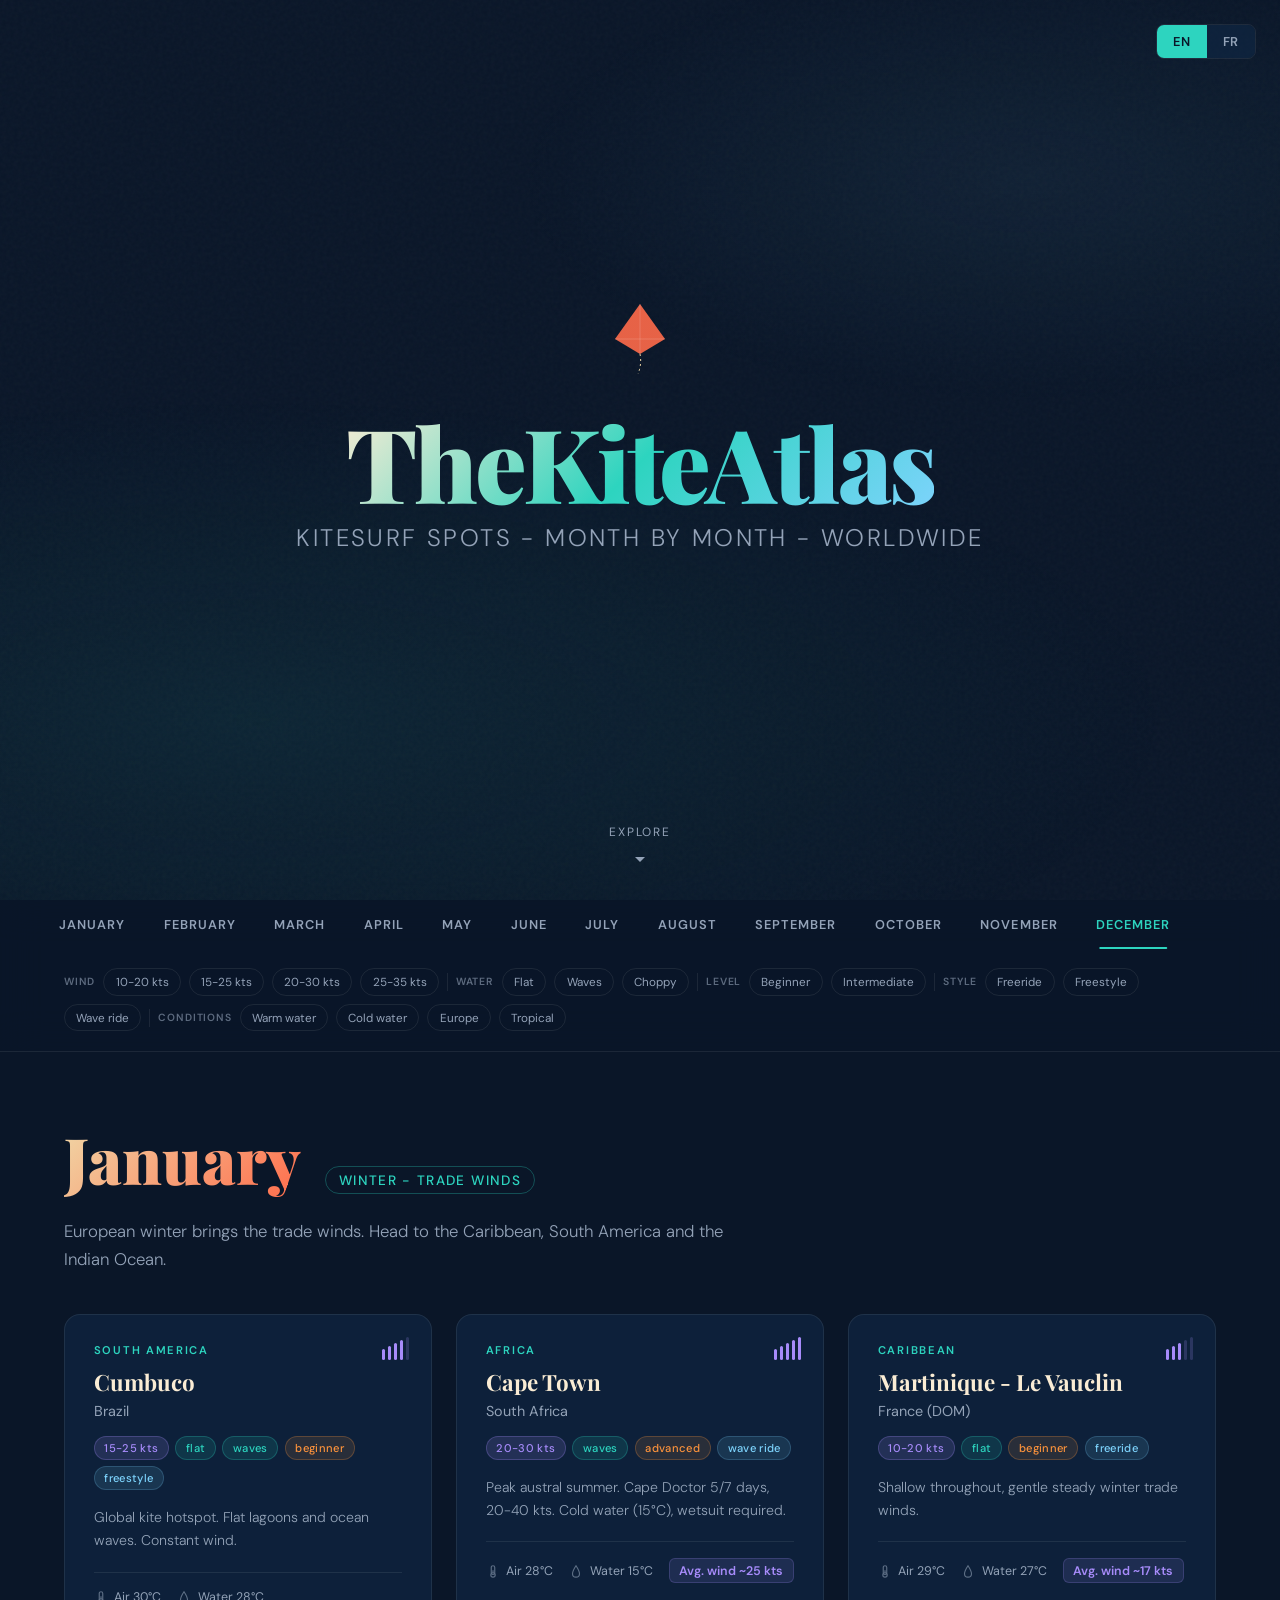
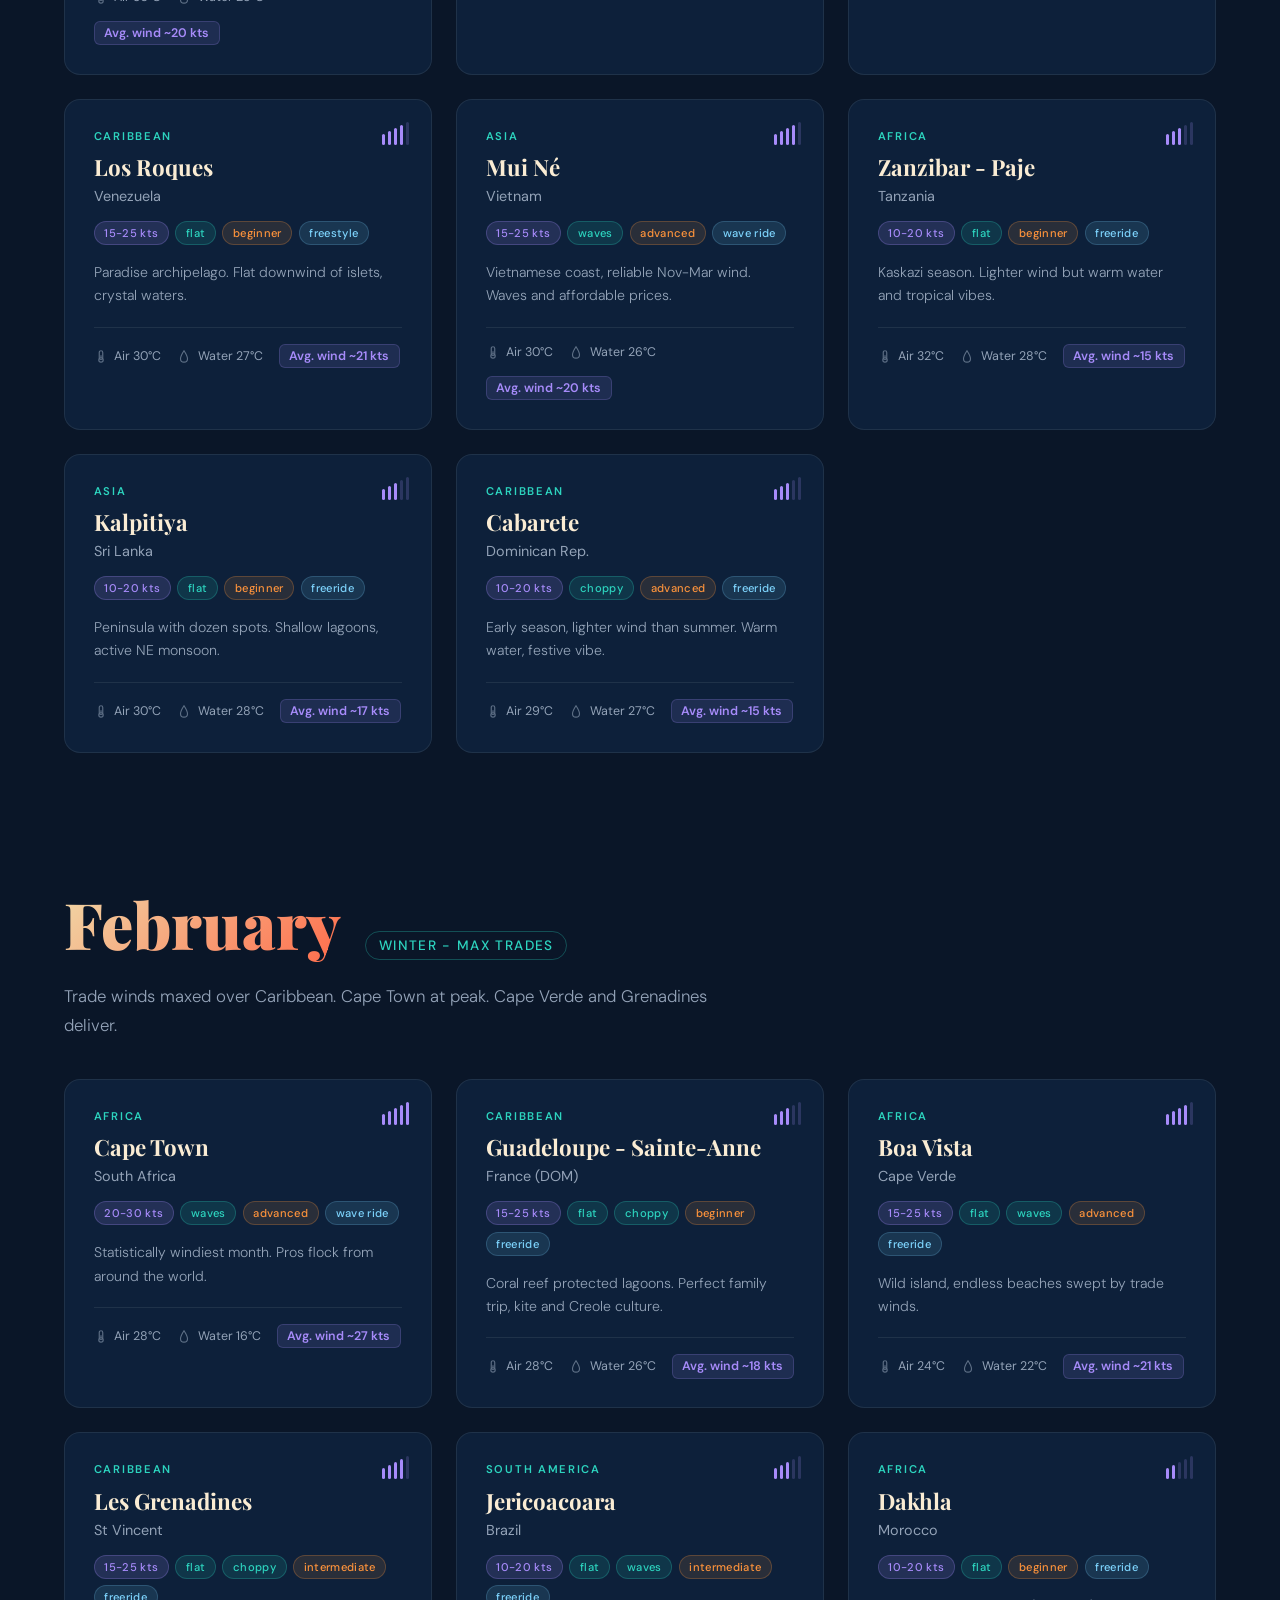
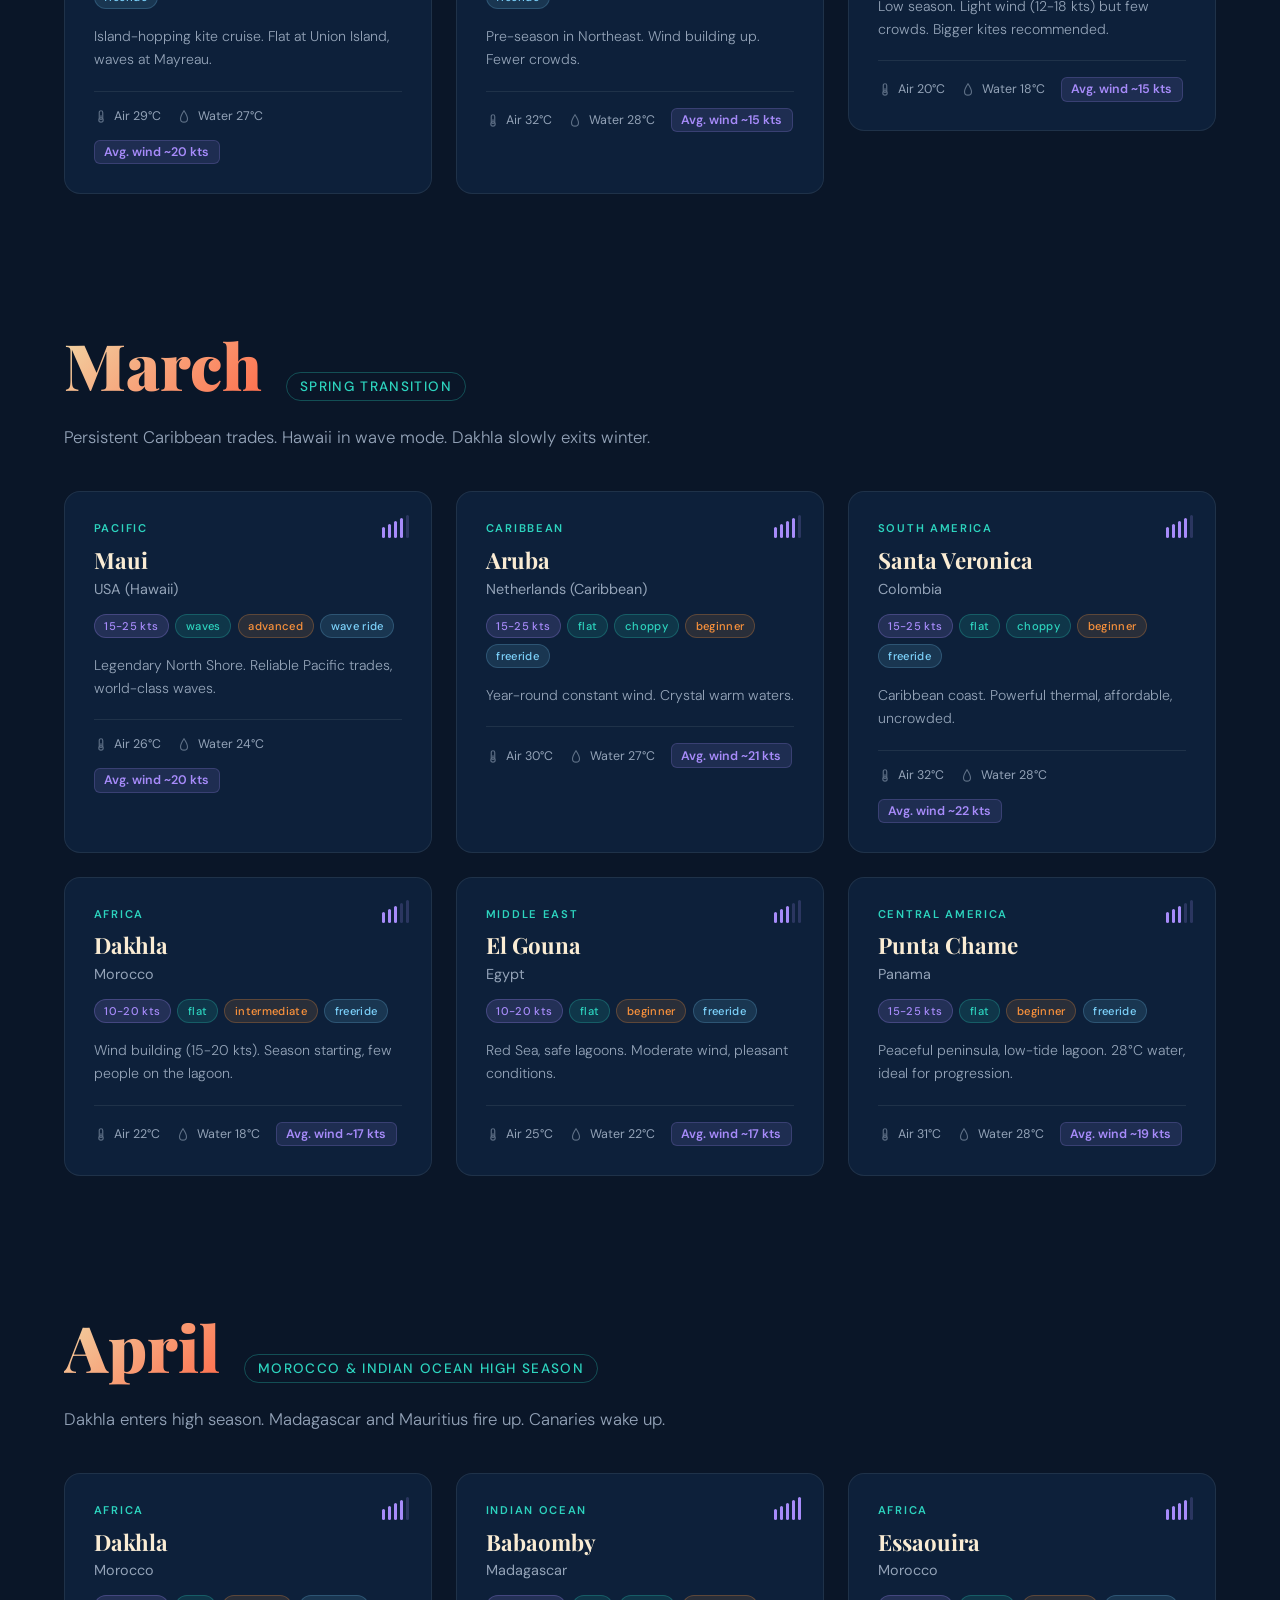
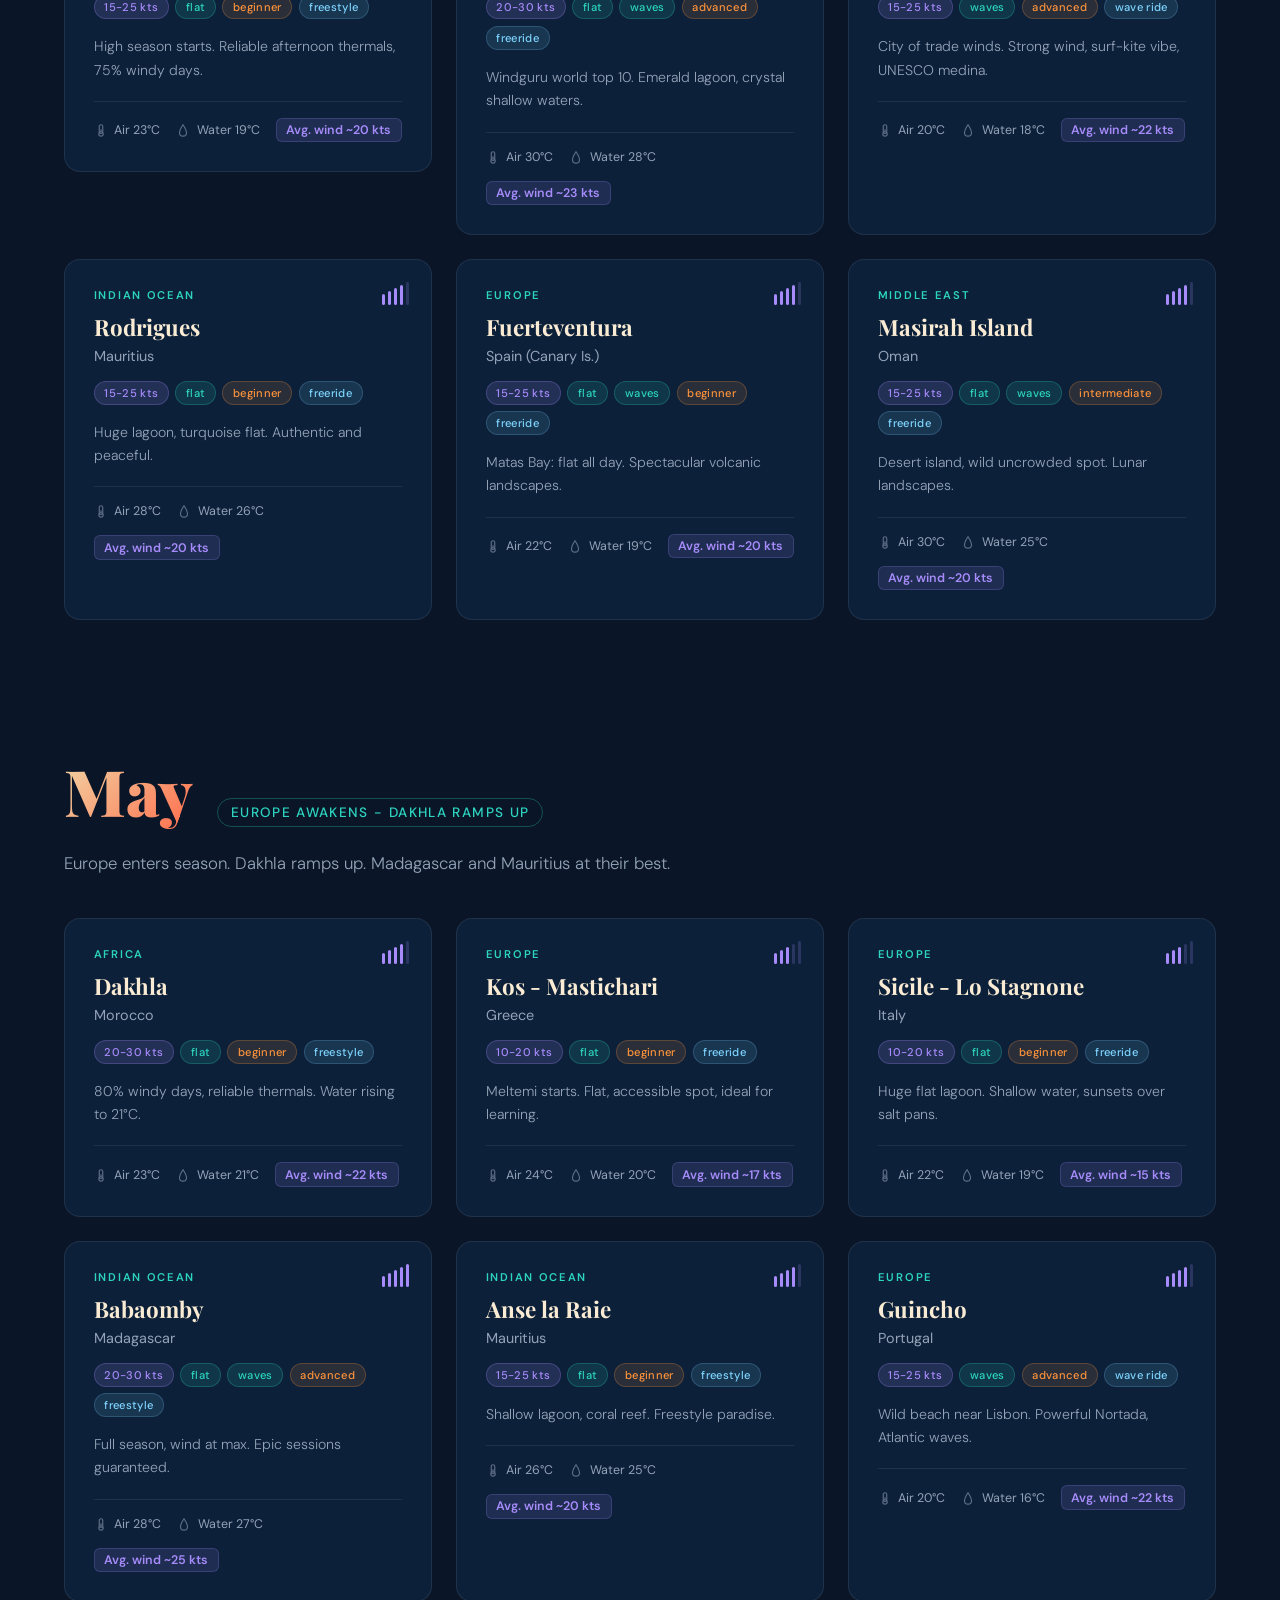
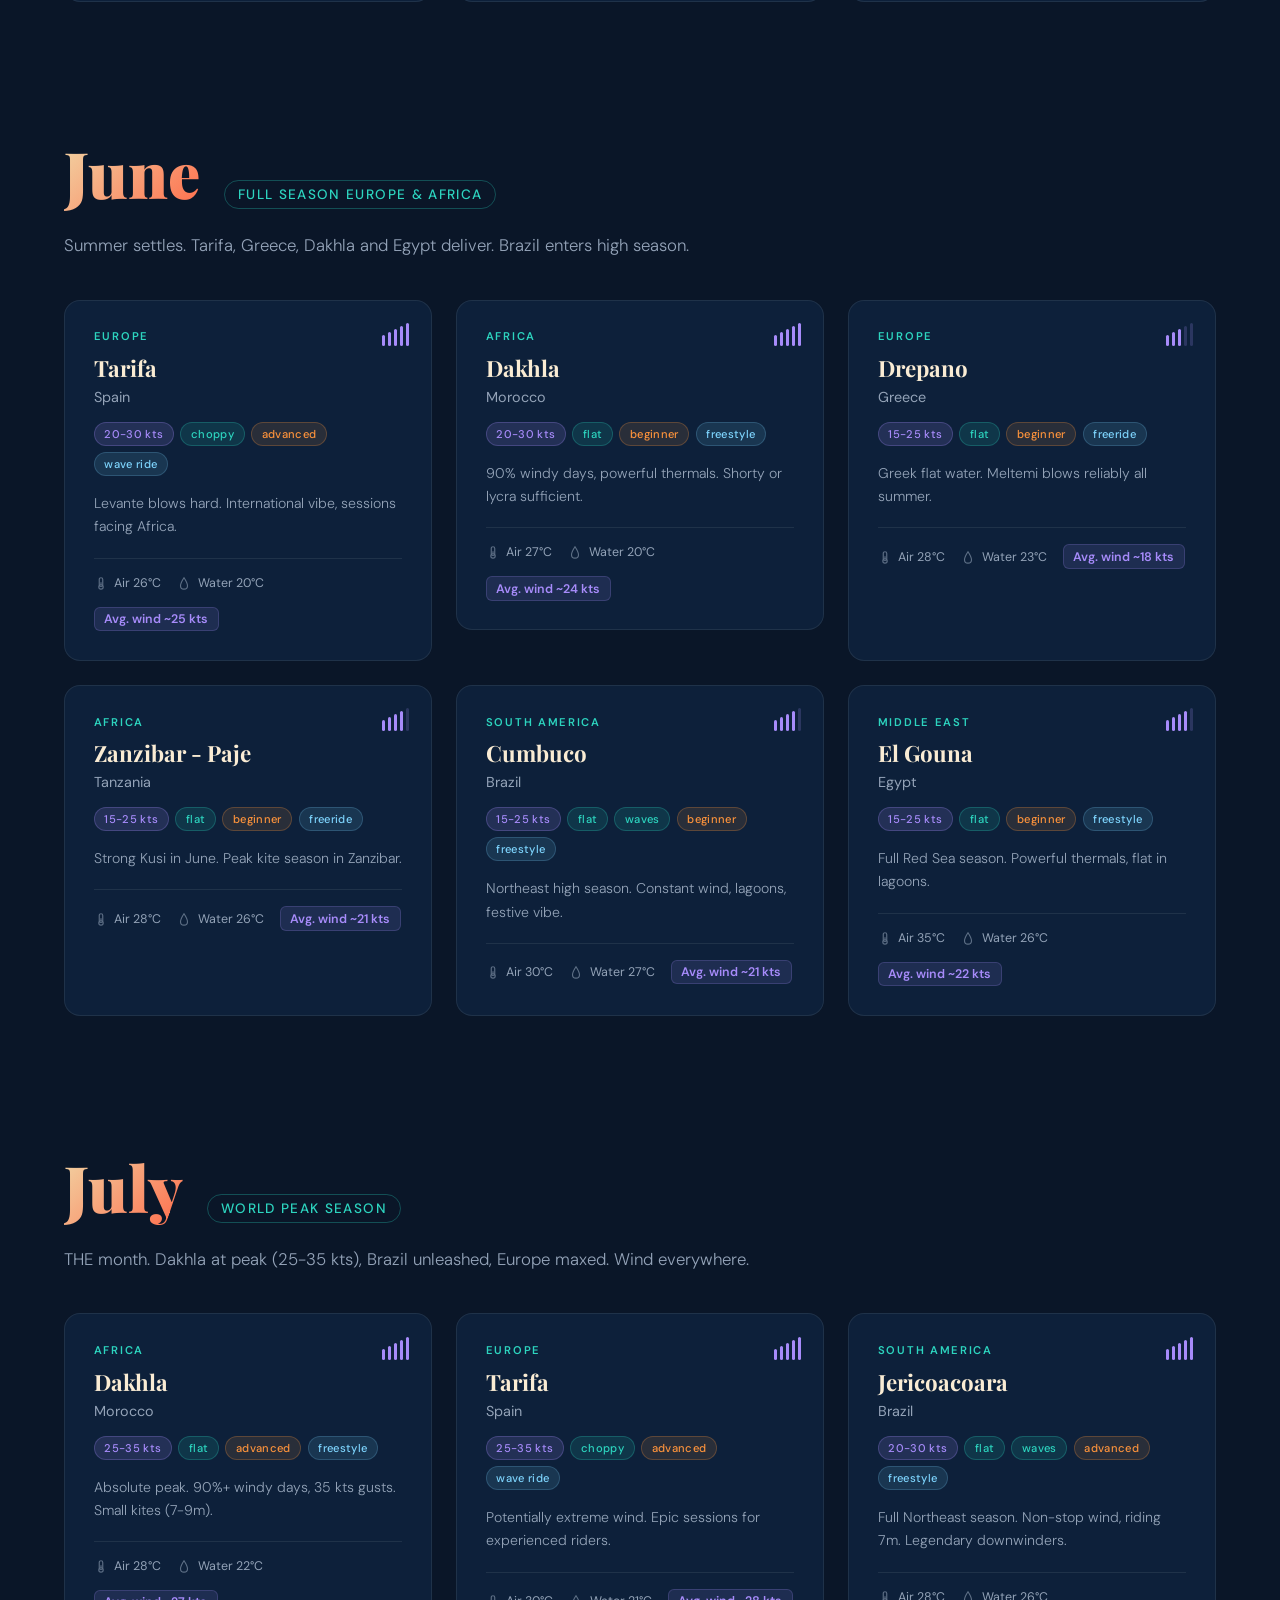
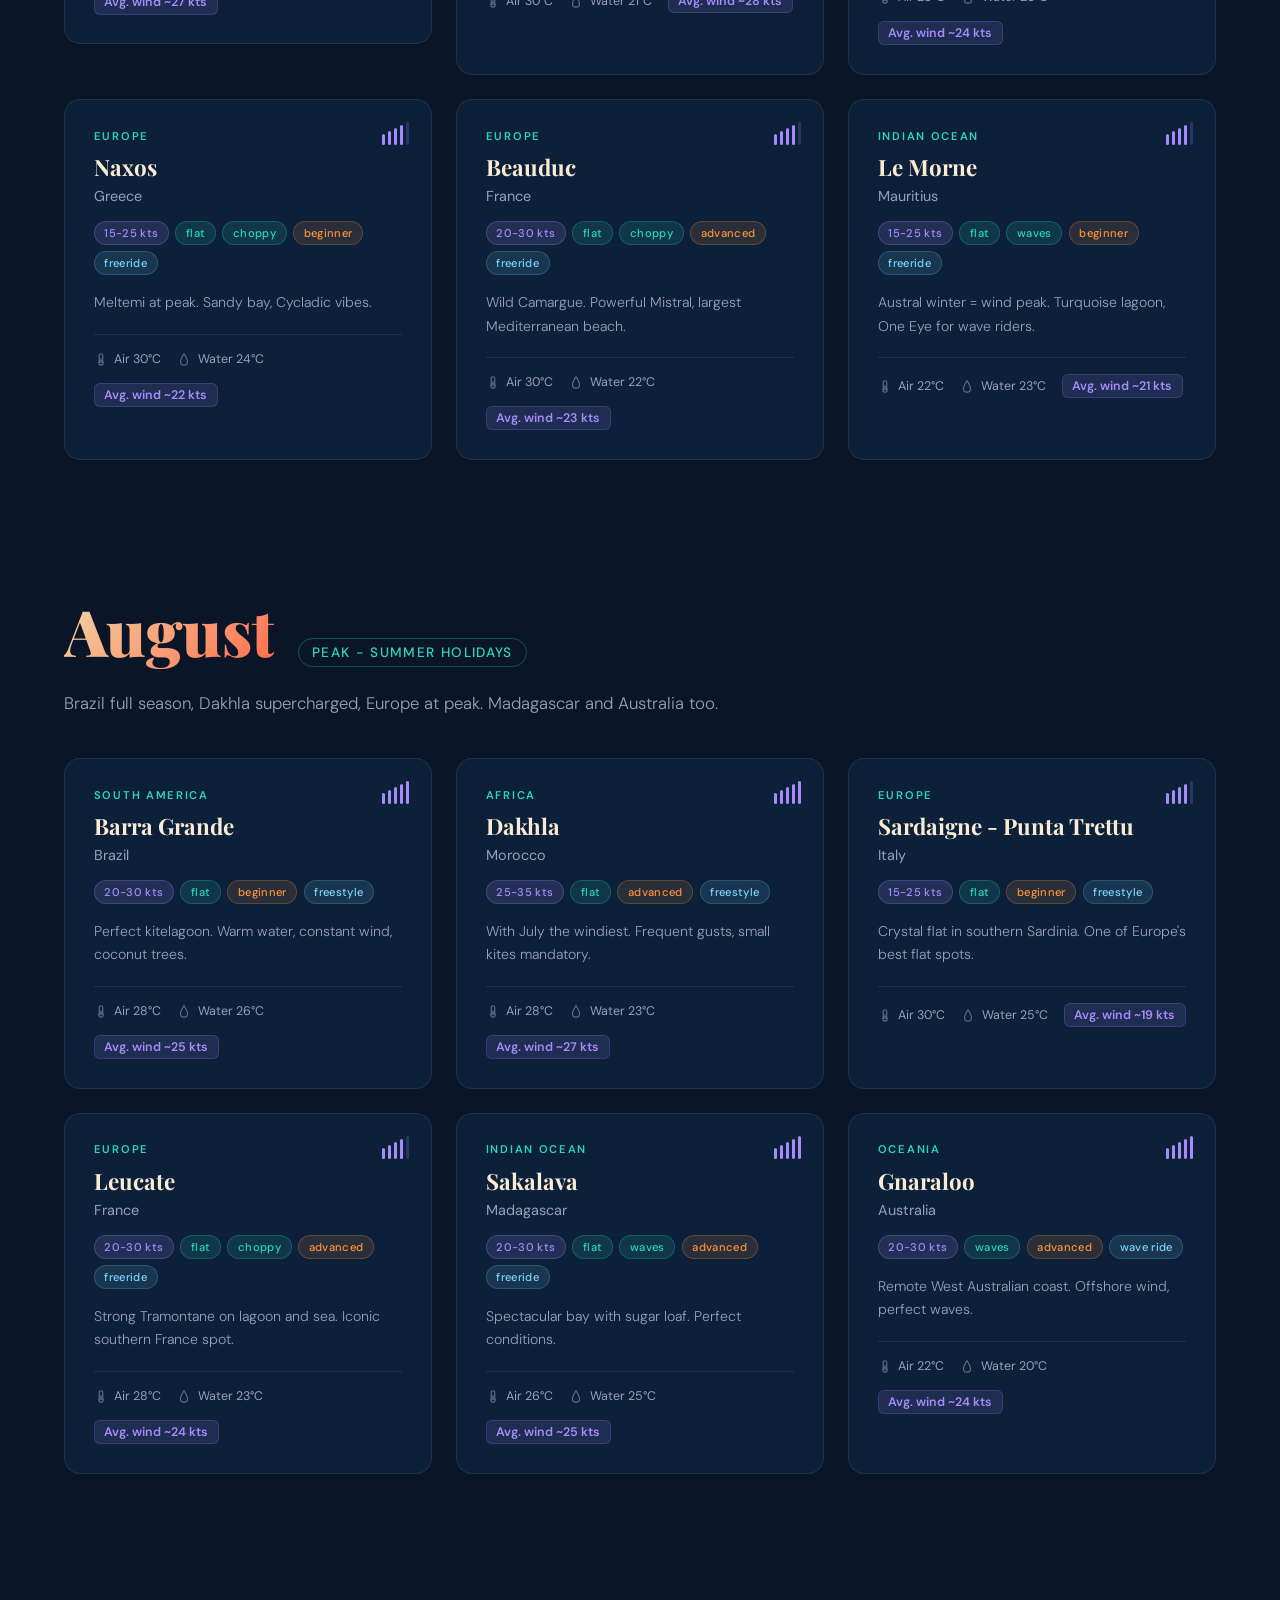
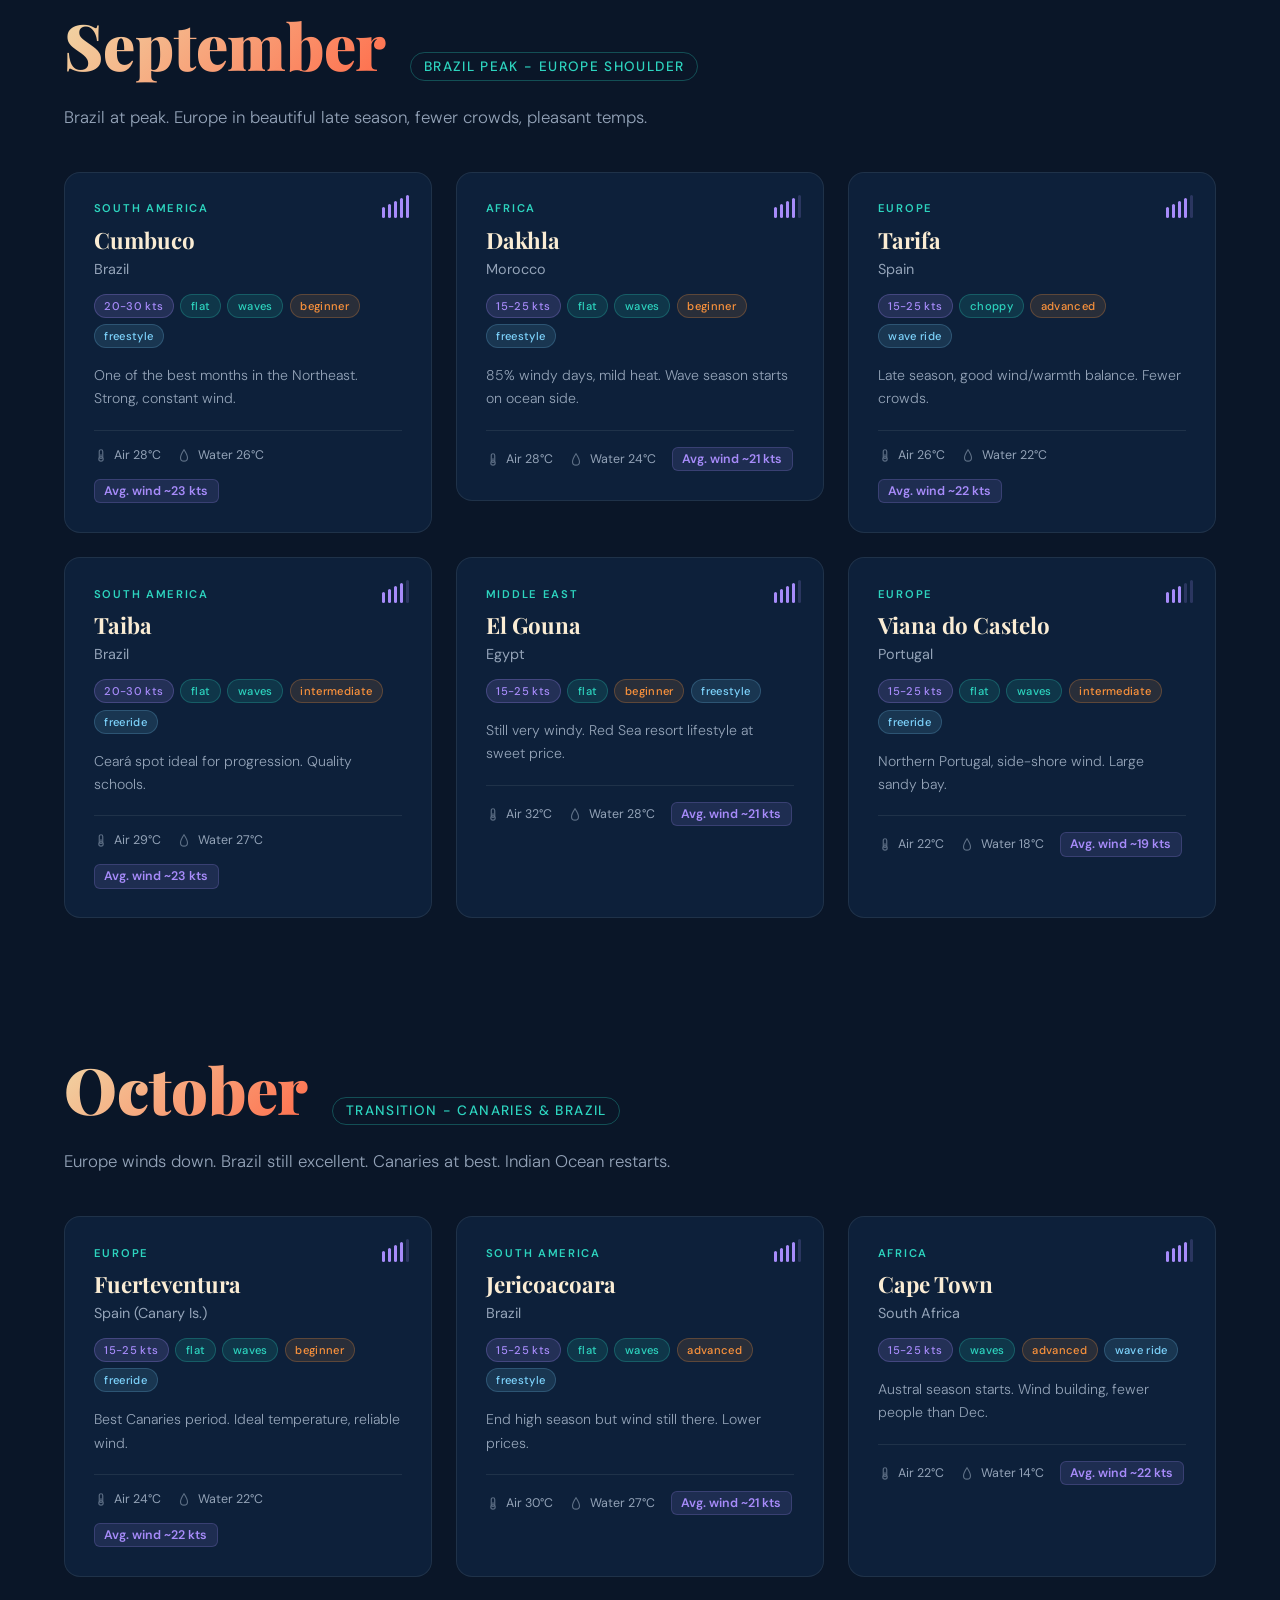
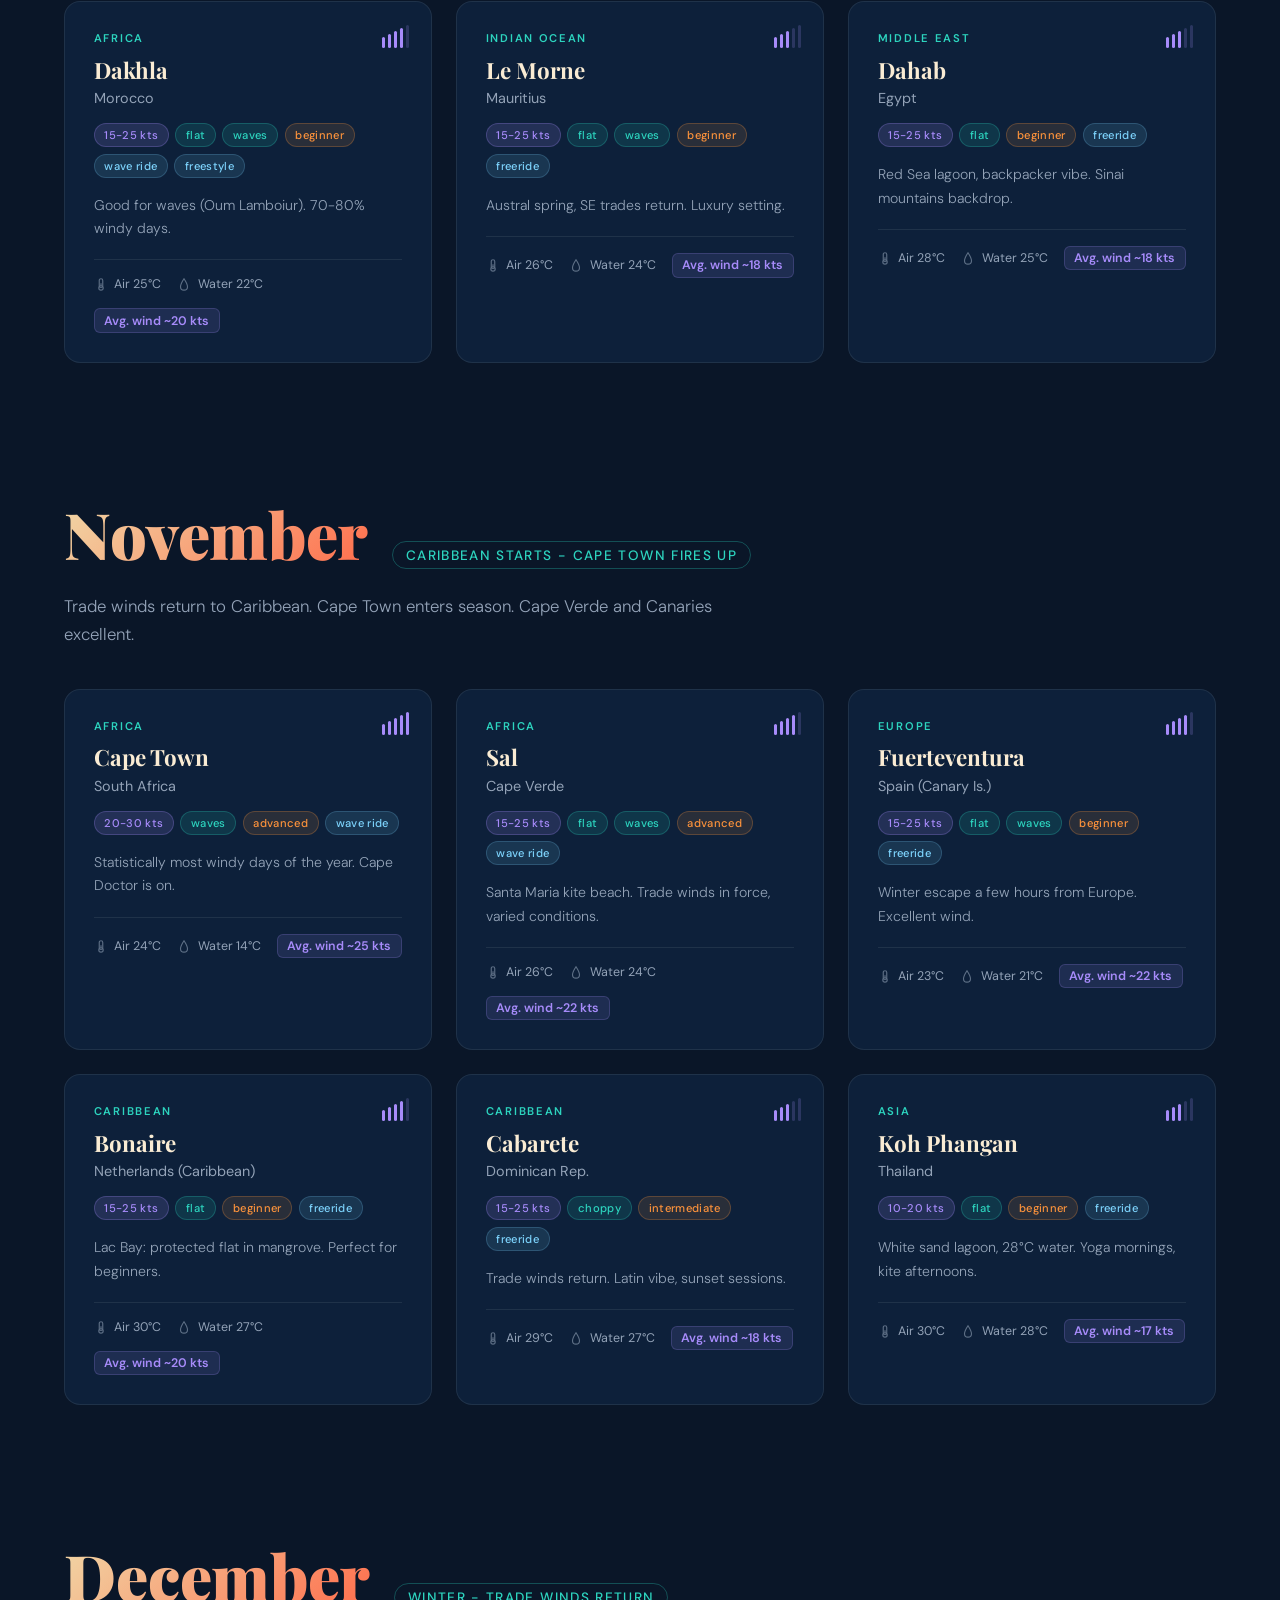
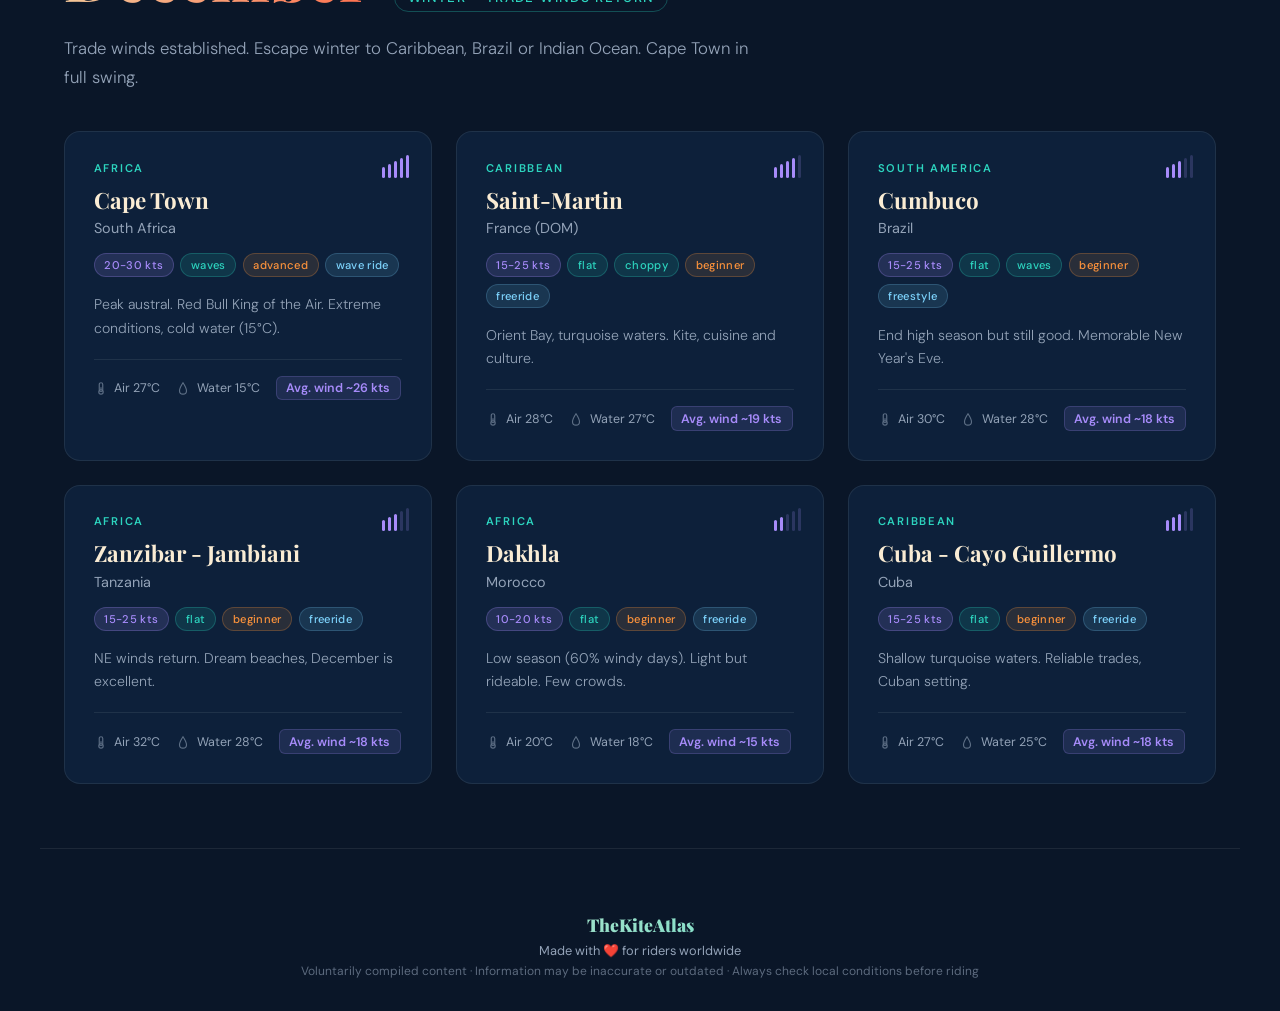
==== commit b6d5fedc: "Redesign filter system to match tag groups Co-Authored-By: Claude Opus 4.6 (1M context) <noreply@ant" ====
--- a/index.html
+++ b/index.html
@@ -211,13 +211,20 @@
         align-items: center;
       }
 
-      .fl {
-        font-size: 0.75rem;
+      .fg {
+        font-size: 0.65rem;
         font-weight: 600;
         color: var(--ts);
-        letter-spacing: 0.1em;
+        letter-spacing: 0.08em;
         text-transform: uppercase;
-        margin-right: 0.3rem;
+        opacity: 0.6;
+      }
+
+      .fs {
+        width: 1px;
+        height: 18px;
+        background: var(--gb);
+        flex-shrink: 0;
       }
 
       .ft {
@@ -566,14 +573,15 @@
           sub: "Spots de kitesurf - mois par mois - dans le monde entier",
           exp: "Explorer",
           fl: "Filtrer :",
-          fa: "Tous",
-          ff: "Flat water",
-          fw: "Vagues",
-          fb: "Débutant",
-          fe: "Europe",
-          ft: "Tropical",
-          fwm: "Eau chaude (>23°C)",
-          fc: "Eau froide (<20°C)",
+          fg: { wind: "Vent", water: "Eau", level: "Niveau", style: "Style", cond: "Conditions" },
+          filters: {
+            "10-20 kts": "10-20 kts", "15-25 kts": "15-25 kts", "20-30 kts": "20-30 kts", "25-35 kts": "25-35 kts",
+            flat: "Flat", waves: "Vagues", choppy: "Clapot",
+            beginner: "Débutant", intermediate: "Intermédiaire",
+            freeride: "Freeride", freestyle: "Freestyle", "wave ride": "Wave ride",
+            warm: "Eau chaude", cold: "Eau froide",
+            europe: "Europe", tropical: "Tropical",
+          },
           nr: "Pas de spot ce mois-ci avec ces critères — essaie une autre combinaison !",
           fo: "Fait avec ❤️ pour les riders du monde entier",
           fd: "Contenu compilé bénévolement · Les informations peuvent être inexactes ou périmées · Vérifiez toujours les conditions locales avant de naviguer",
@@ -589,14 +597,15 @@
           sub: "Kitesurf spots - month by month - worldwide",
           exp: "Explore",
           fl: "Filter:",
-          fa: "All",
-          ff: "Flat water",
-          fw: "Waves",
-          fb: "Beginner",
-          fe: "Europe",
-          ft: "Tropical",
-          fwm: "Warm water (>23°C)",
-          fc: "Cold water (<20°C)",
+          fg: { wind: "Wind", water: "Water", level: "Level", style: "Style", cond: "Conditions" },
+          filters: {
+            "10-20 kts": "10-20 kts", "15-25 kts": "15-25 kts", "20-30 kts": "20-30 kts", "25-35 kts": "25-35 kts",
+            flat: "Flat", waves: "Waves", choppy: "Choppy",
+            beginner: "Beginner", intermediate: "Intermediate",
+            freeride: "Freeride", freestyle: "Freestyle", "wave ride": "Wave ride",
+            warm: "Warm water", cold: "Cold water",
+            europe: "Europe", tropical: "Tropical",
+          },
           nr: "No spots this month with these filters — try another combo!",
           fo: "Made with ❤️ for riders worldwide",
           fd: "Voluntarily compiled content · Information may be inaccurate or outdated · Always check local conditions before riding",
@@ -671,16 +680,20 @@
          ═══════════════════════════════════════════ */
       function buildFilters() {
         const t = UI[lang];
-        const filters = [
-          ["flat", t.ff], ["wave", t.fw], ["beginner", t.fb],
-          ["europe", t.fe], ["tropical", t.ft], ["warm", t.fwm], ["cold", t.fc],
+        const groups = [
+          { label: t.fg.wind,  keys: ["10-20 kts", "15-25 kts", "20-30 kts", "25-35 kts"] },
+          { label: t.fg.water, keys: ["flat", "waves", "choppy"] },
+          { label: t.fg.level, keys: ["beginner", "intermediate"] },
+          { label: t.fg.style, keys: ["freeride", "freestyle", "wave ride"] },
+          { label: t.fg.cond,  keys: ["warm", "cold", "europe", "tropical"] },
         ];
-        document.getElementById("FB").innerHTML = `
-          <span class="fl">${t.fl}</span>
-          ${filters.map(([k, label]) =>
-            `<button class="ft${activeFilters.has(k) ? " a" : ""}" data-filter="${k}">${label}</button>`
-          ).join("")}
-        `;
+        const html = groups.map((g) =>
+          `<span class="fg">${g.label}</span>` +
+          g.keys.map((k) =>
+            `<button class="ft${activeFilters.has(k) ? " a" : ""}" data-filter="${k}">${t.filters[k]}</button>`
+          ).join("")
+        ).join('<span class="fs"></span>');
+        document.getElementById("FB").innerHTML = html;
       }
 
       /* ═══════════════════════════════════════════
@@ -717,7 +730,7 @@
         const cardClose = wrapper ? `</a>`            : ``;
 
         return cardOpen + `
-          <article class="sc" data-filters='${JSON.stringify(spot.filters)}' data-water="${spot.water_temp}" style="${spotPage?'cursor:pointer':''}">
+          <article class="sc" data-tags='${JSON.stringify(spot.tags.en)}' data-region='${JSON.stringify(spot.filters.filter(f=>["europe","tropical"].includes(f)))}' data-water="${spot.water_temp}" style="${spotPage?'cursor:pointer':''}">
             <div class="ws">${windBars}</div>
             <div class="sr">${region}</div>
             <h3 class="sn">${spot.name}</h3>
@@ -803,9 +816,16 @@
       /* ═══════════════════════════════════════════
          Apply active filter to all cards
          ═══════════════════════════════════════════ */
+      const WIND_KEYS = new Set(["10-20 kts", "15-25 kts", "20-30 kts", "25-35 kts"]);
+      const WATER_KEYS = new Set(["flat", "waves", "choppy"]);
+      const LEVEL_KEYS = new Set(["beginner", "intermediate"]);
+      const LEVEL_RANK = { beginner: 1, intermediate: 2, advanced: 3 };
+      const STYLE_KEYS = new Set(["freeride", "freestyle", "wave ride"]);
+
       function applyFilter() {
         document.querySelectorAll(".sc").forEach((card) => {
-          const filters = JSON.parse(card.dataset.filters || "[]");
+          const tags = JSON.parse(card.dataset.tags || "[[],[],[],[]]");
+          const region = JSON.parse(card.dataset.region || "[]");
           const waterTemp = parseInt(card.dataset.water);
 
           if (activeFilters.size === 0) {
@@ -815,9 +835,17 @@
 
           let show = true;
           for (const f of activeFilters) {
-            if (f === "warm") { if (waterTemp < 23) show = false; }
+            if (WIND_KEYS.has(f)) { if (!tags[0].includes(f)) show = false; }
+            else if (WATER_KEYS.has(f)) { if (!tags[1].includes(f)) show = false; }
+            else if (LEVEL_KEYS.has(f)) {
+              const filterRank = LEVEL_RANK[f];
+              const spotMax = Math.max(...tags[2].map(l => LEVEL_RANK[l] || 3));
+              if (spotMax > filterRank) show = false;
+            }
+            else if (STYLE_KEYS.has(f)) { if (!tags[3].includes(f)) show = false; }
+            else if (f === "warm") { if (waterTemp < 23) show = false; }
             else if (f === "cold") { if (waterTemp >= 20) show = false; }
-            else { if (!filters.includes(f)) show = false; }
+            else if (f === "europe" || f === "tropical") { if (!region.includes(f)) show = false; }
             if (!show) break;
           }
 
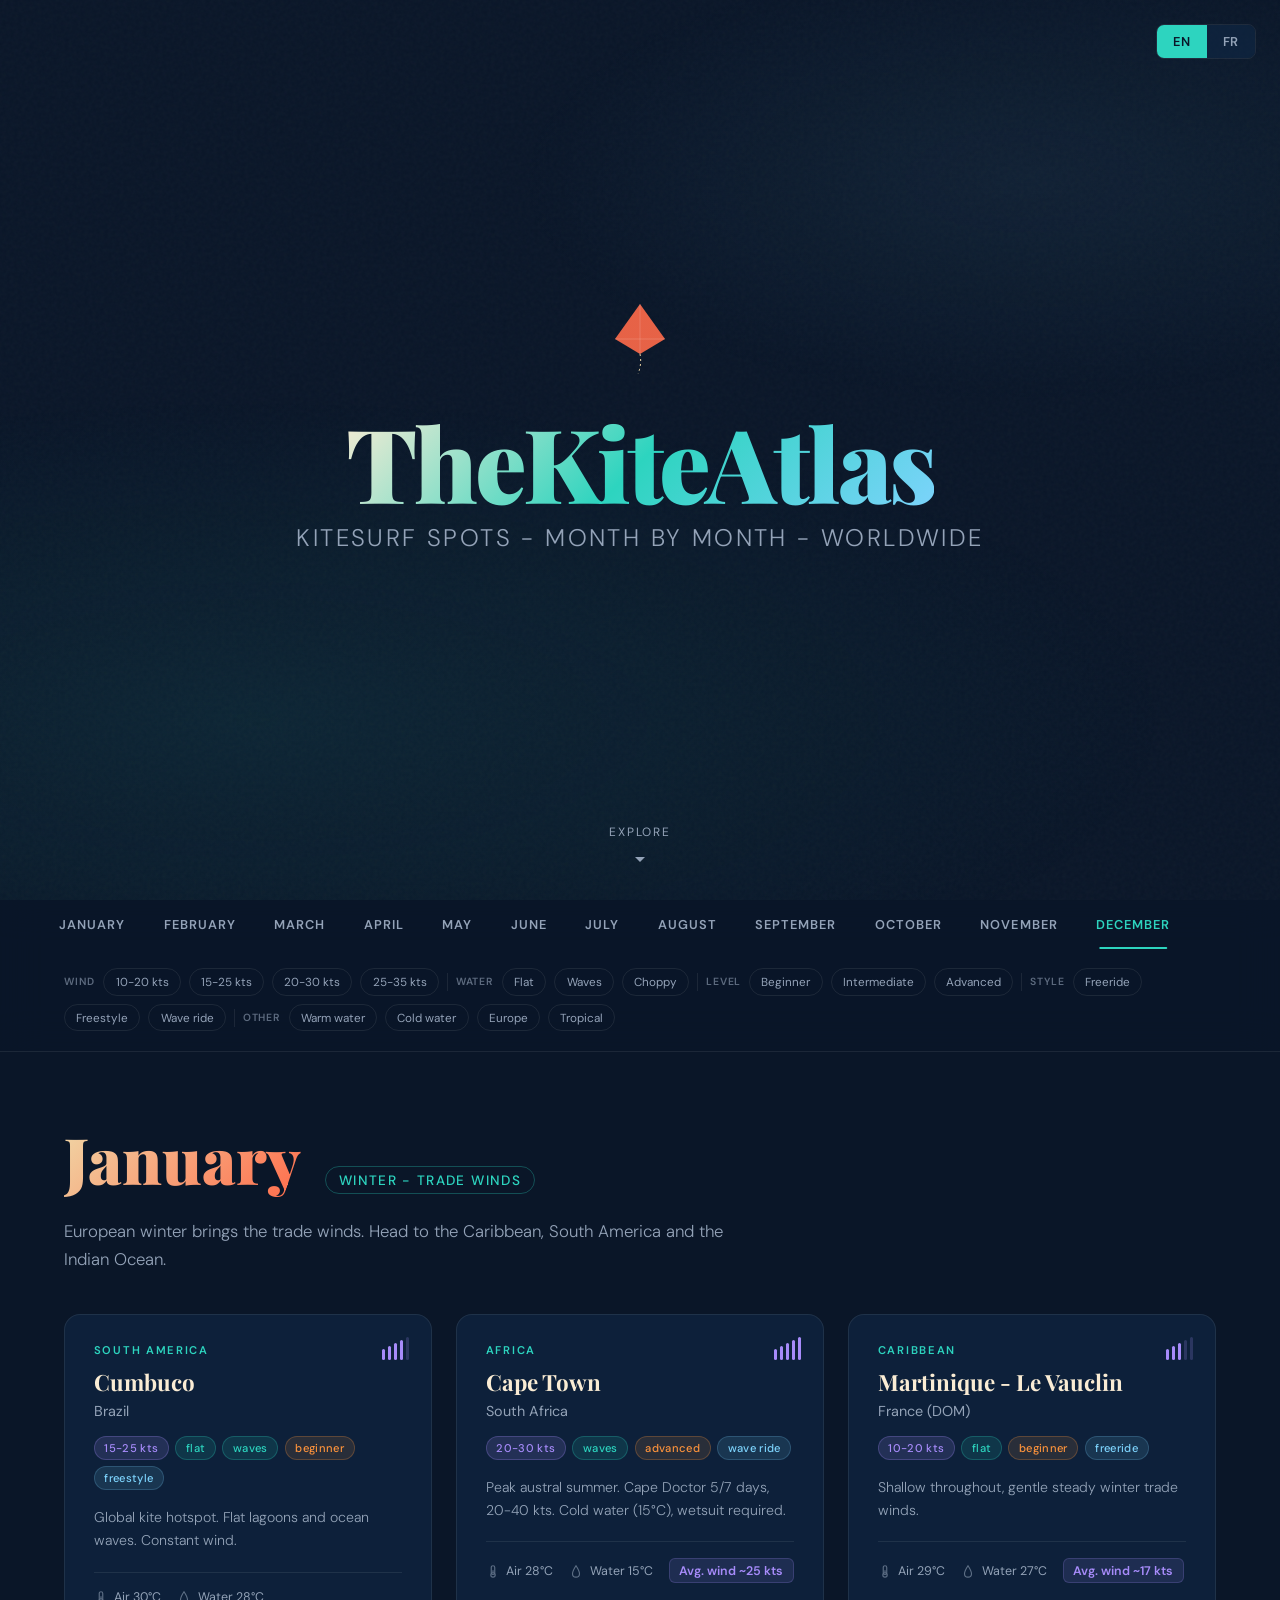
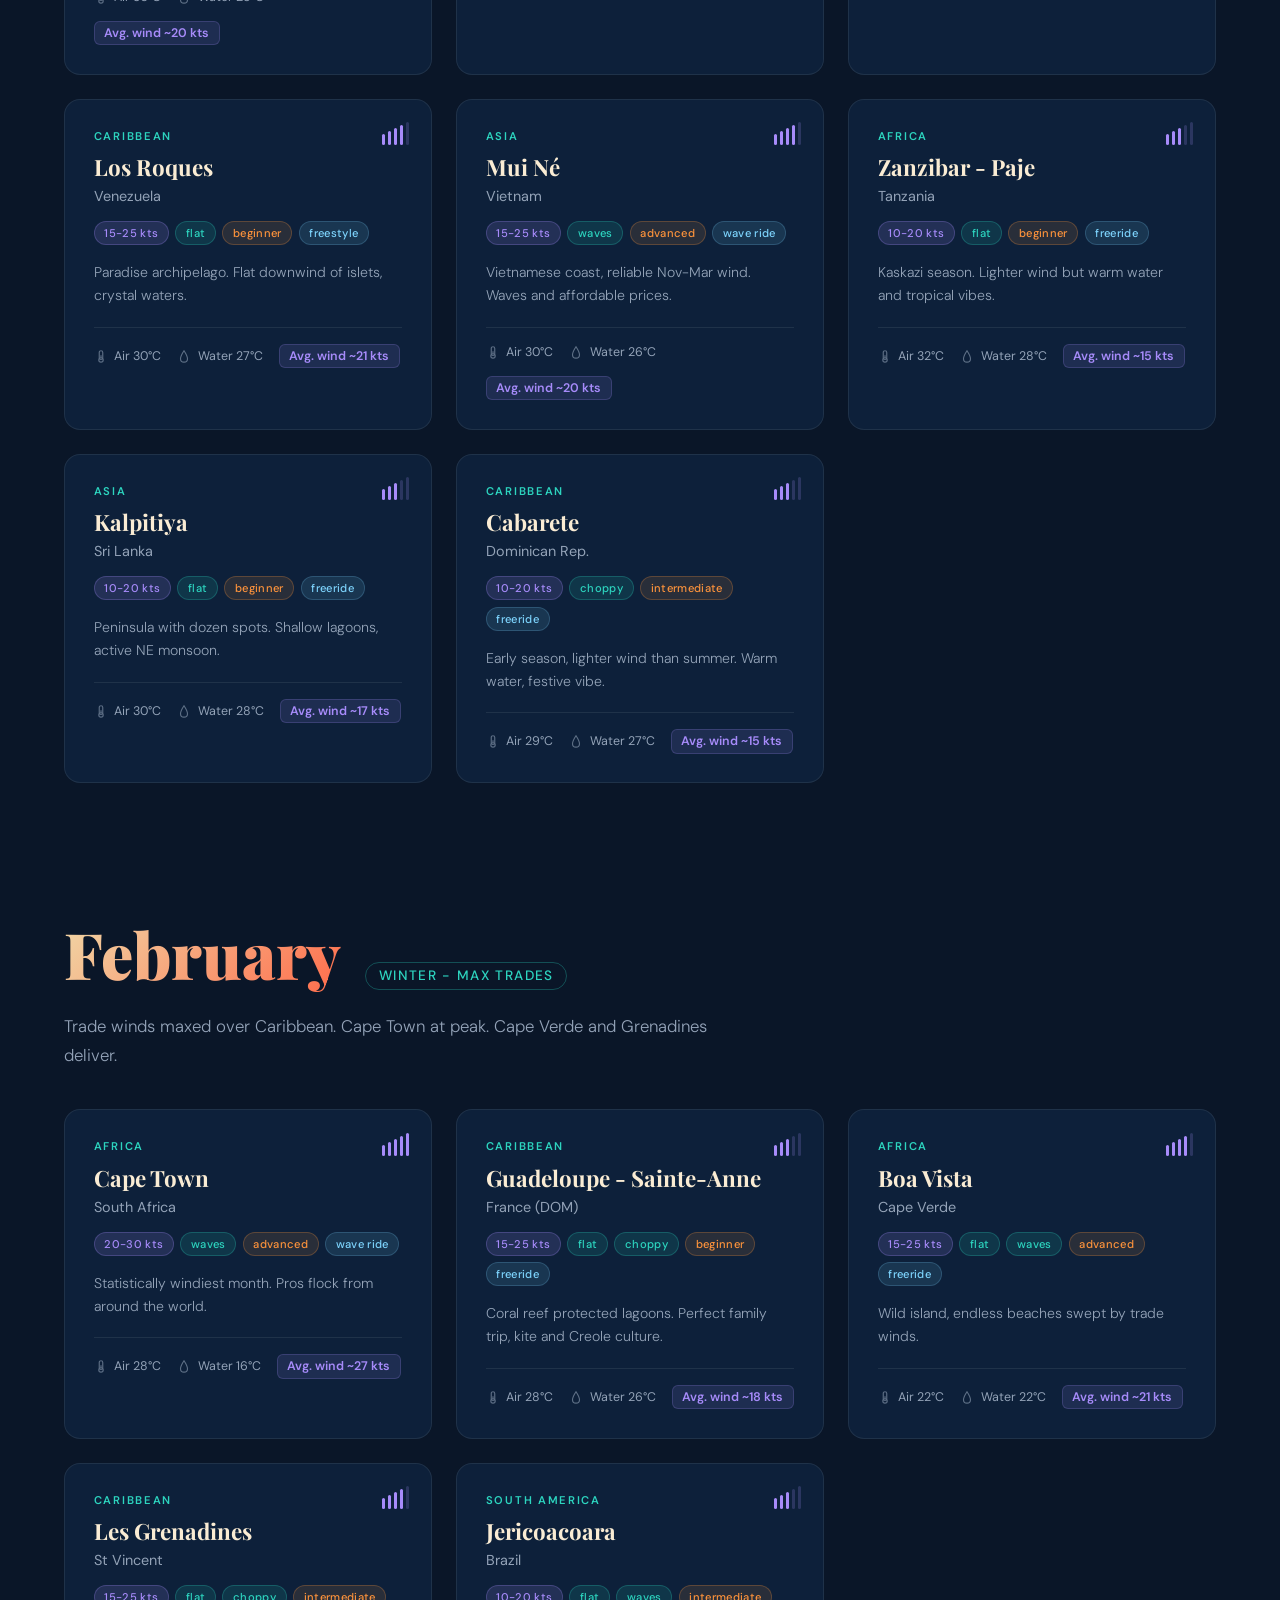
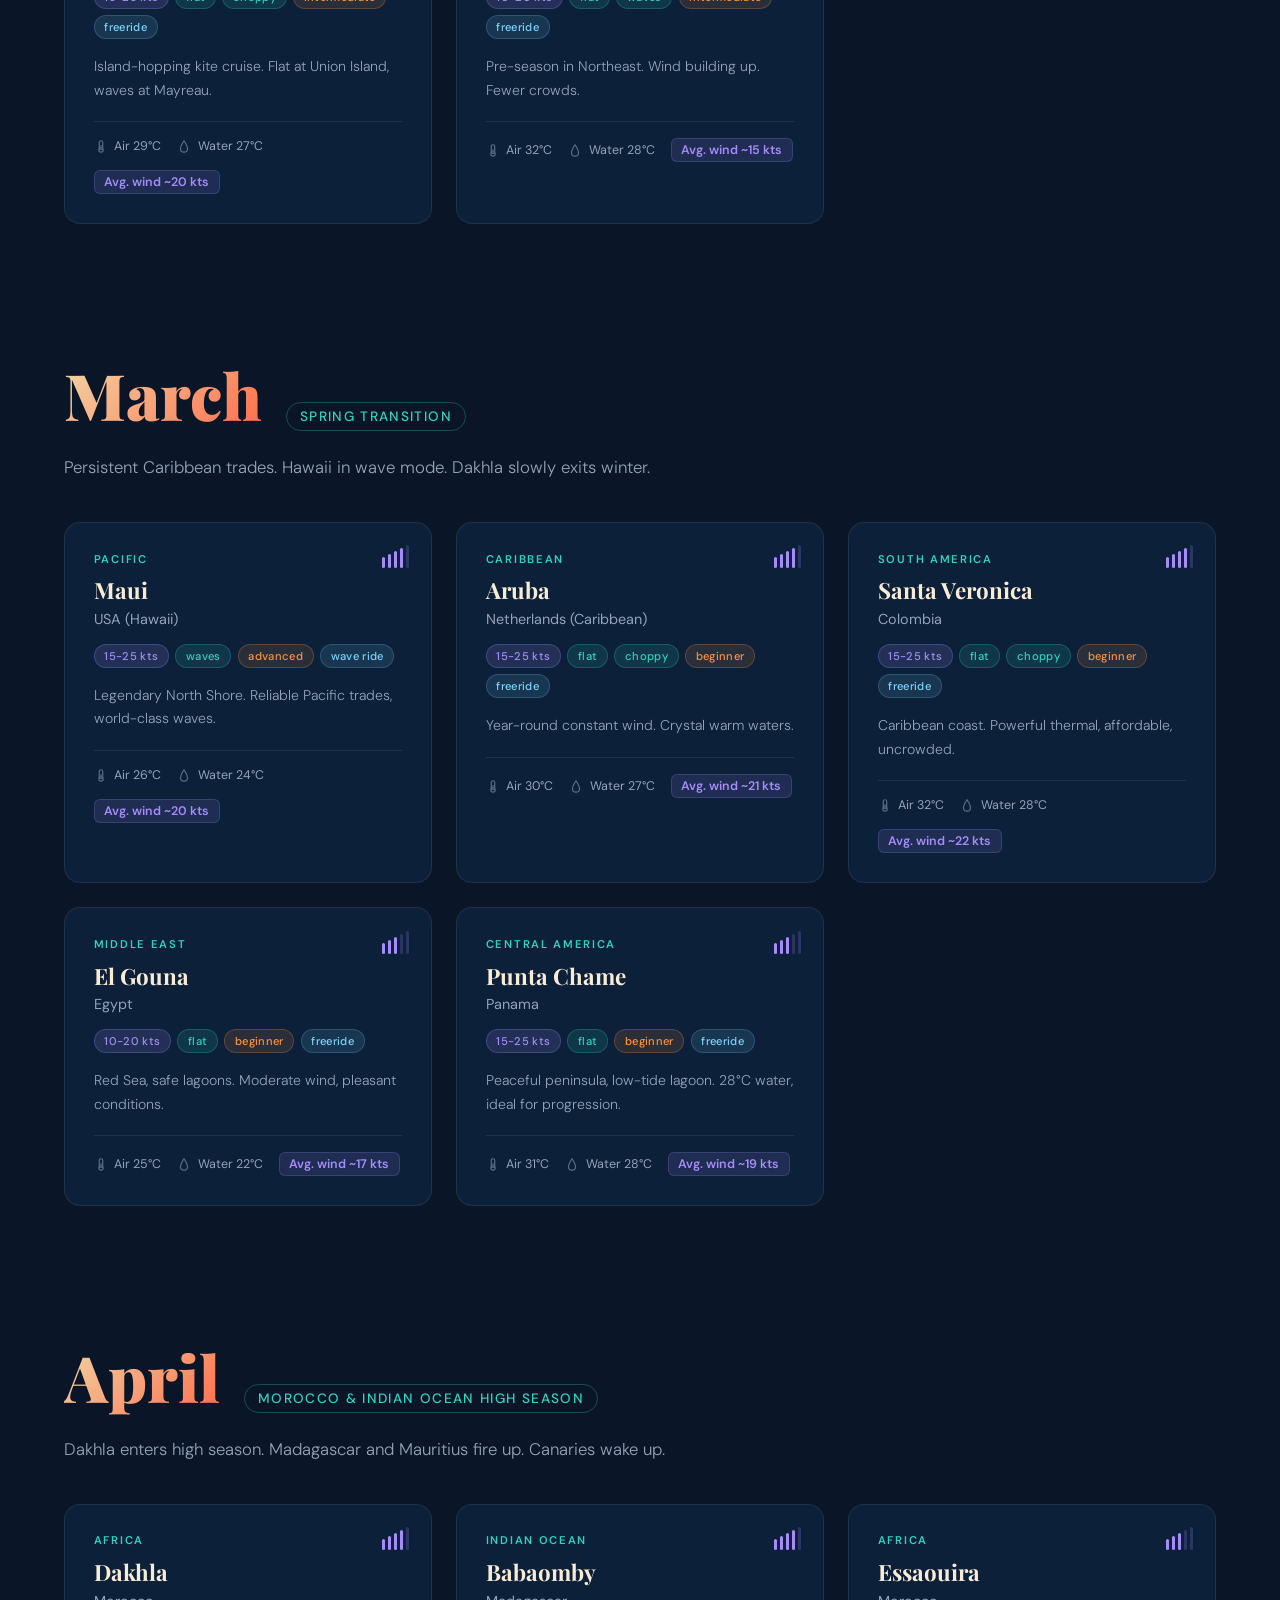
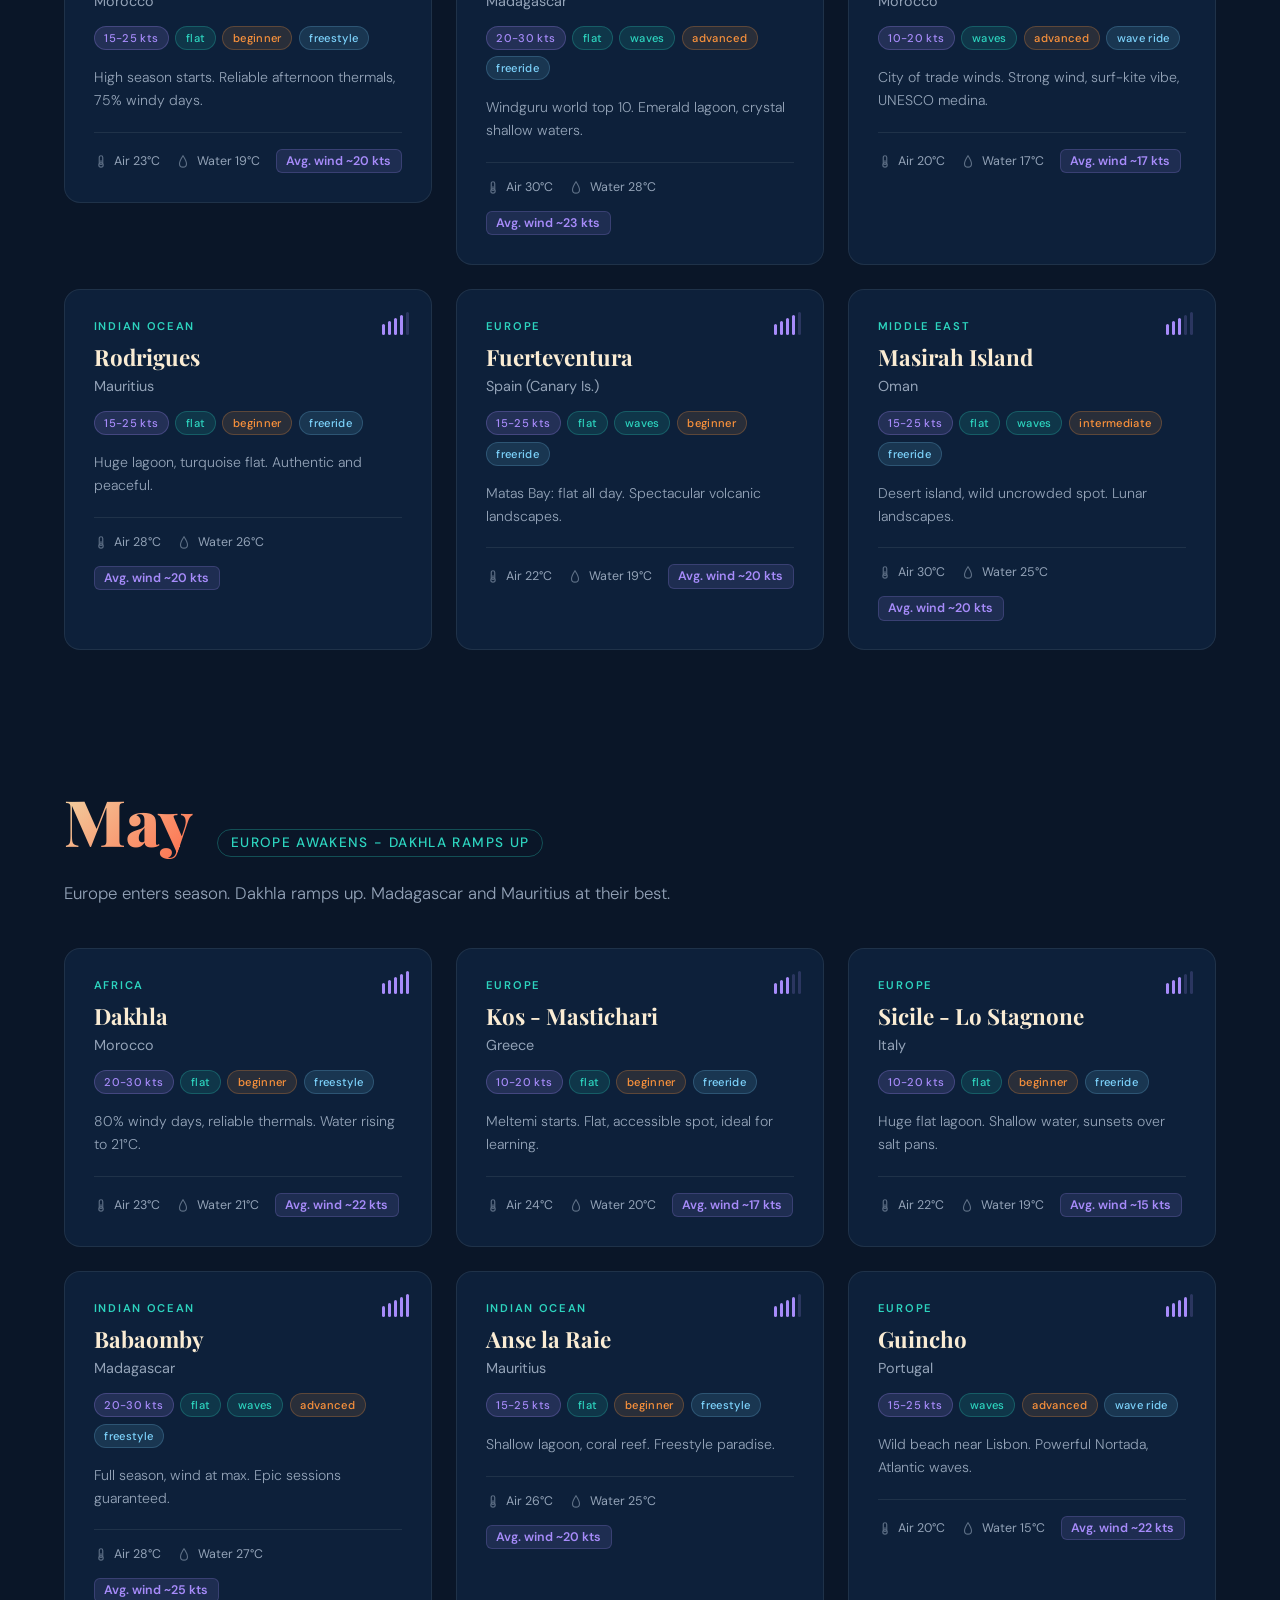
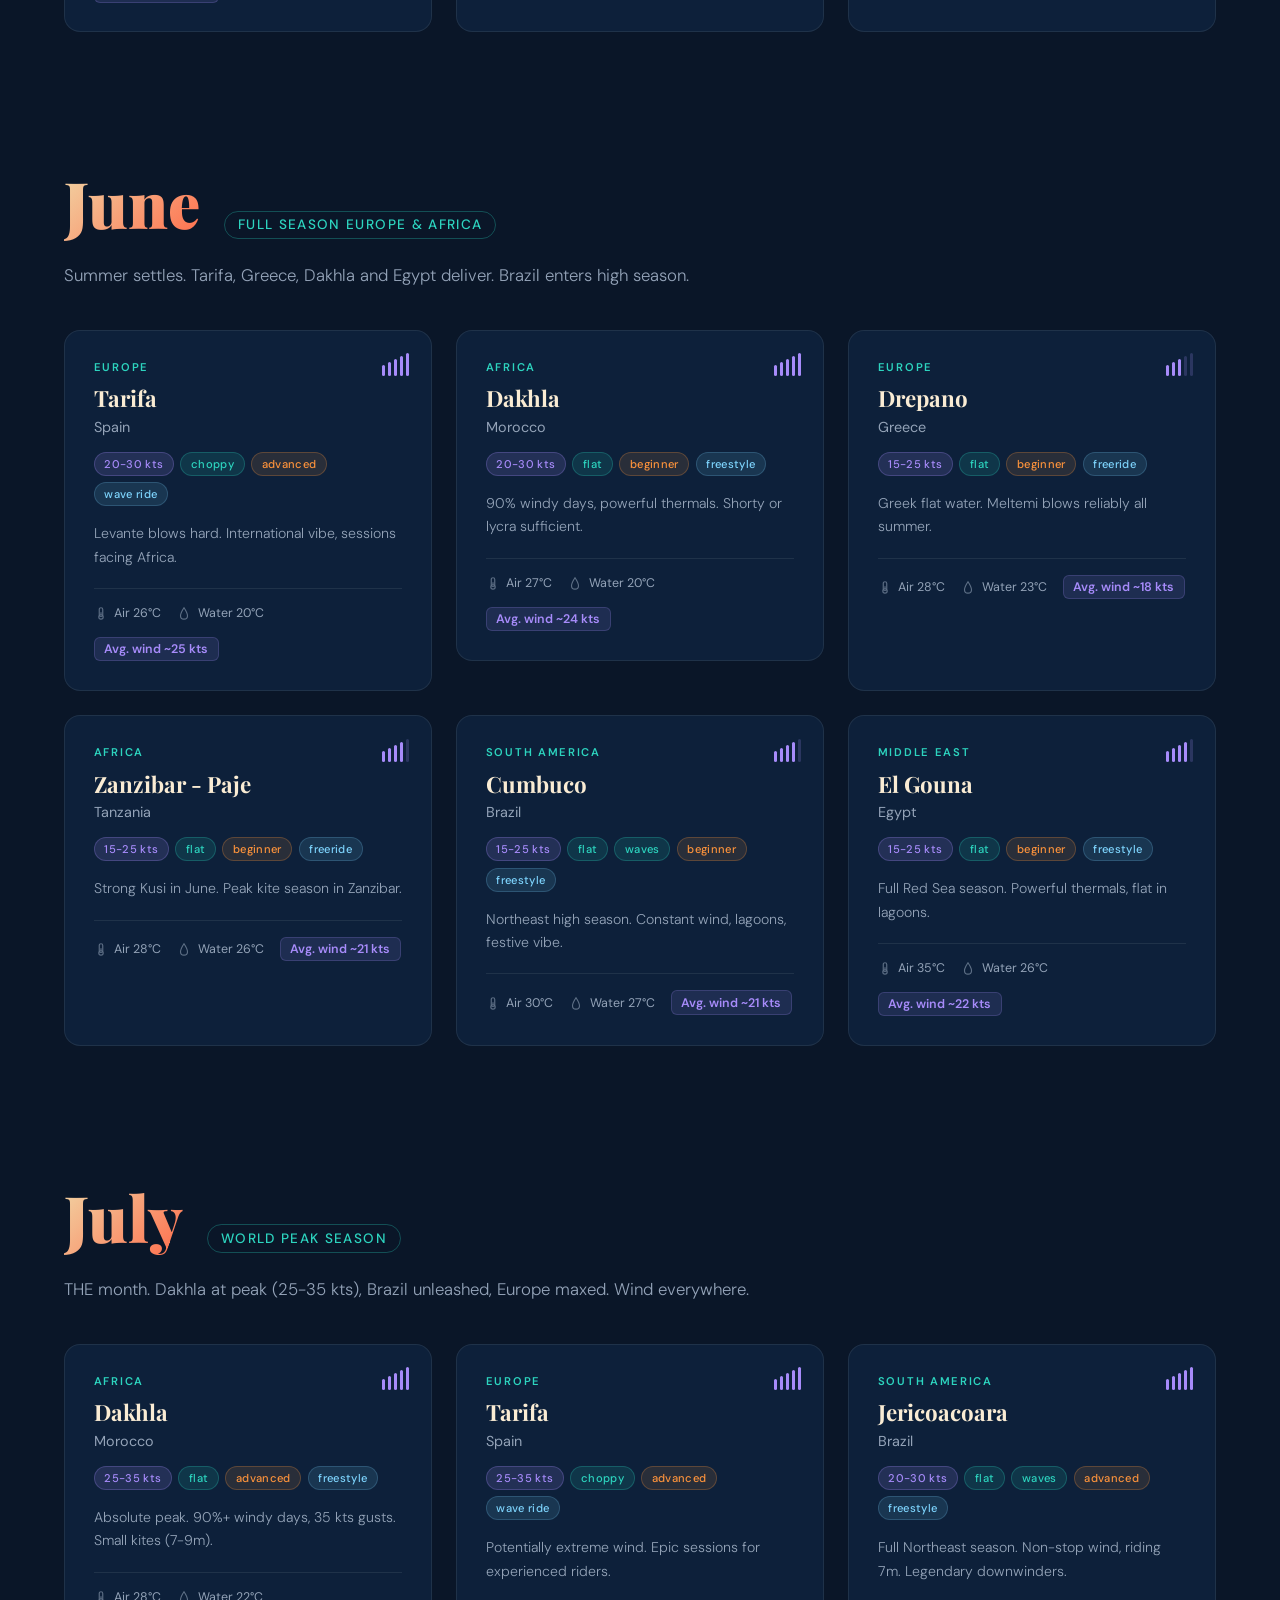
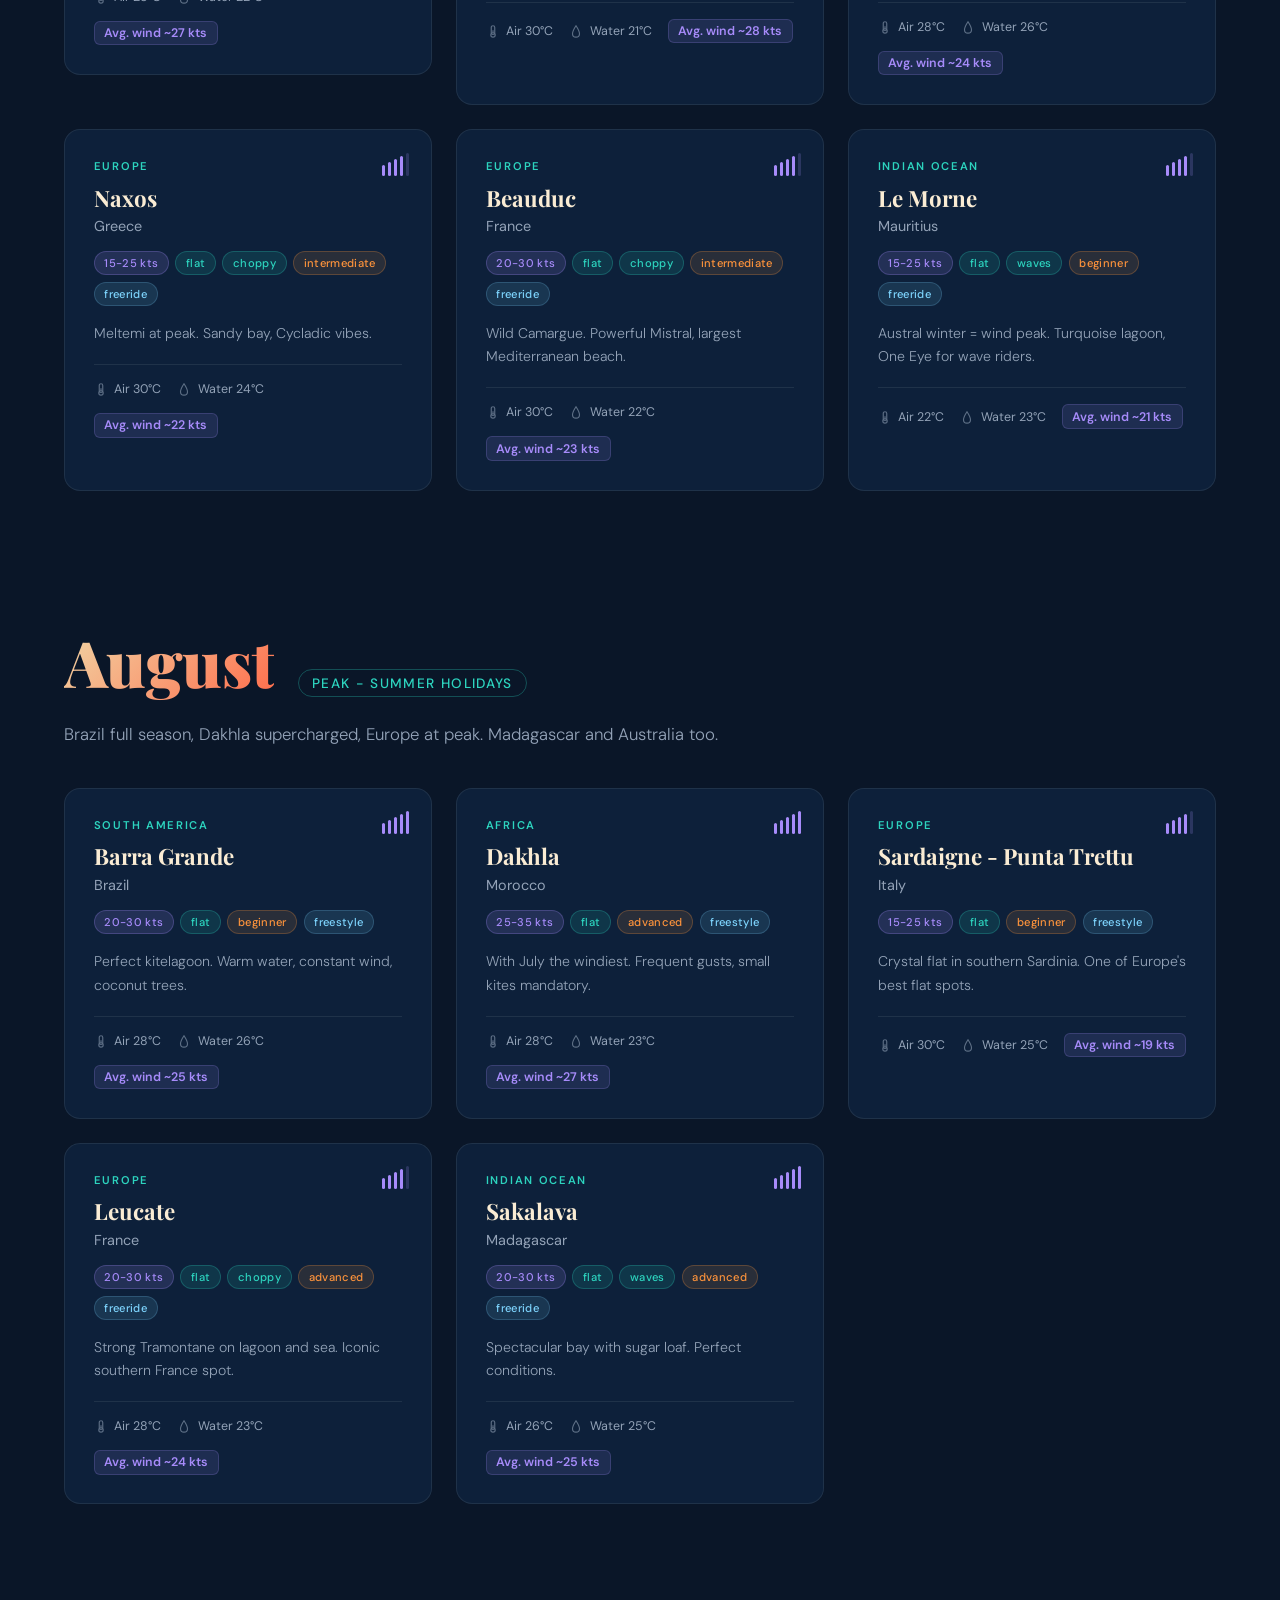
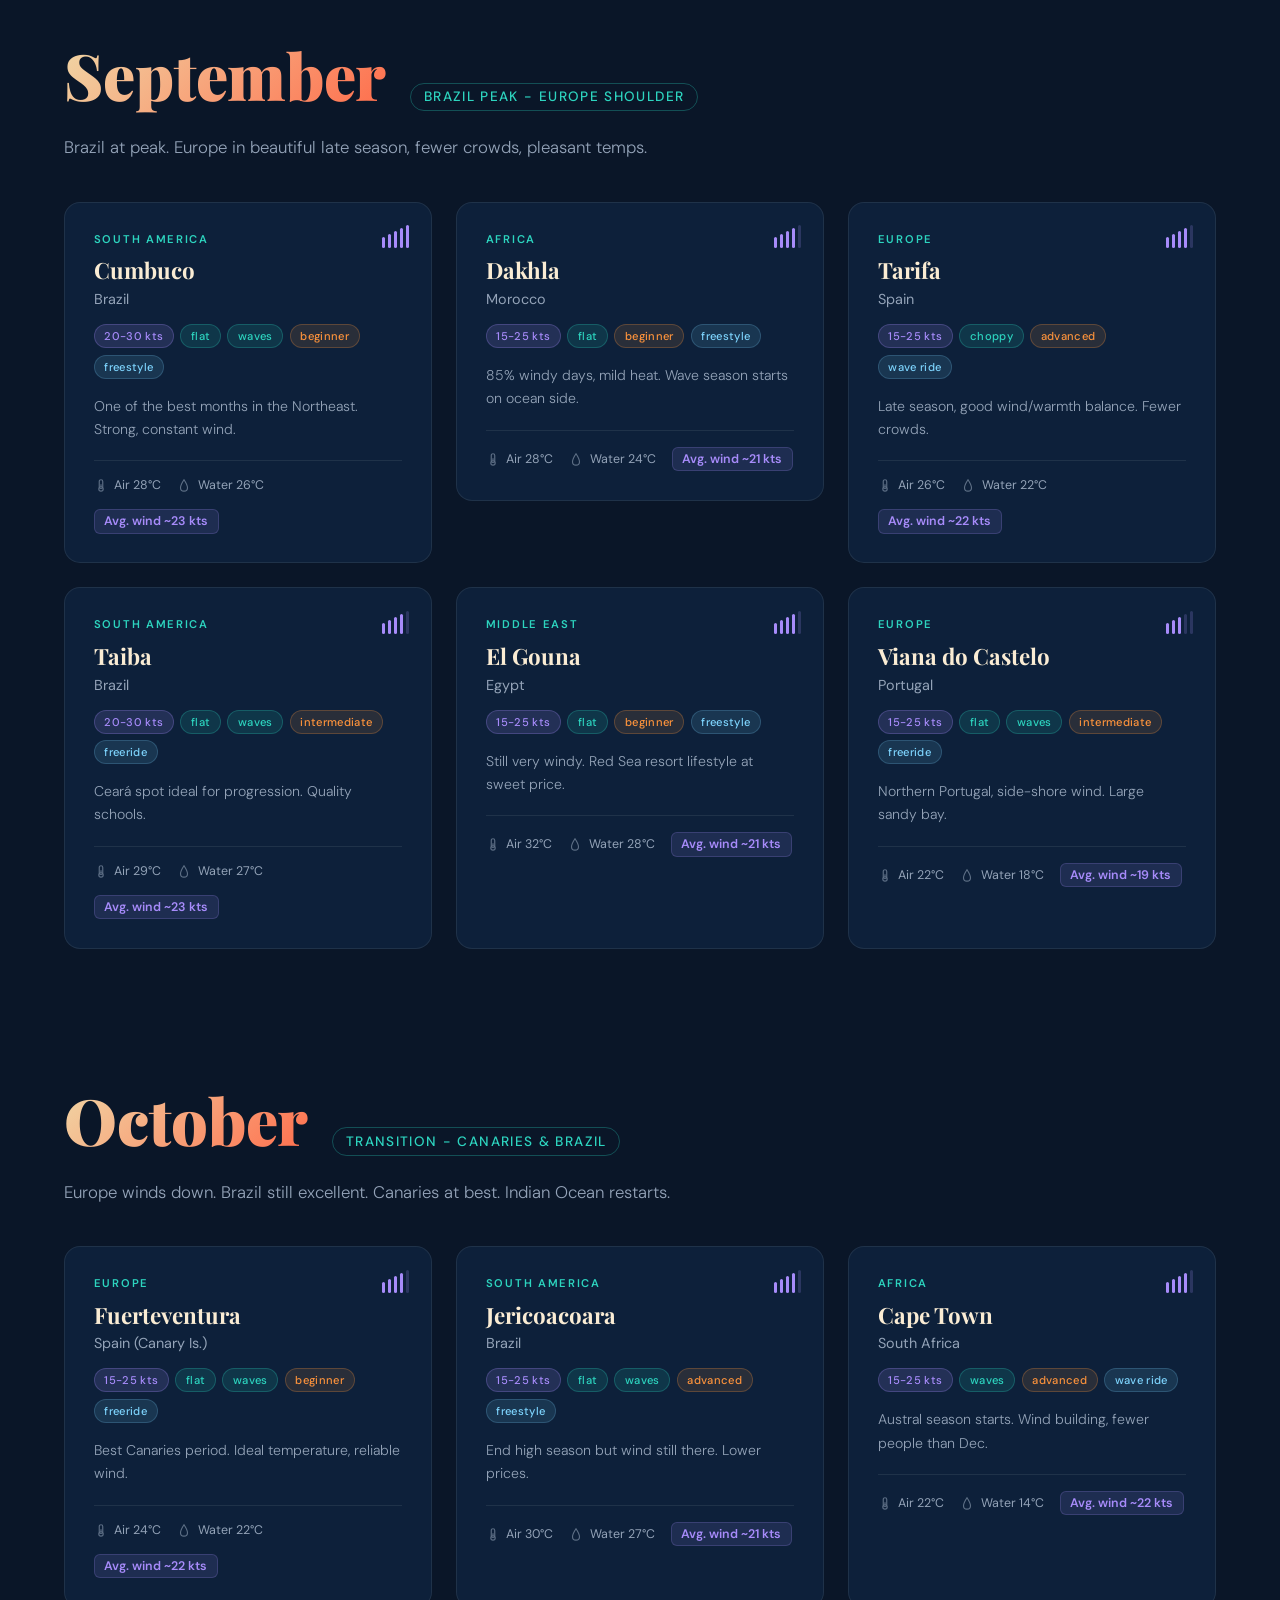
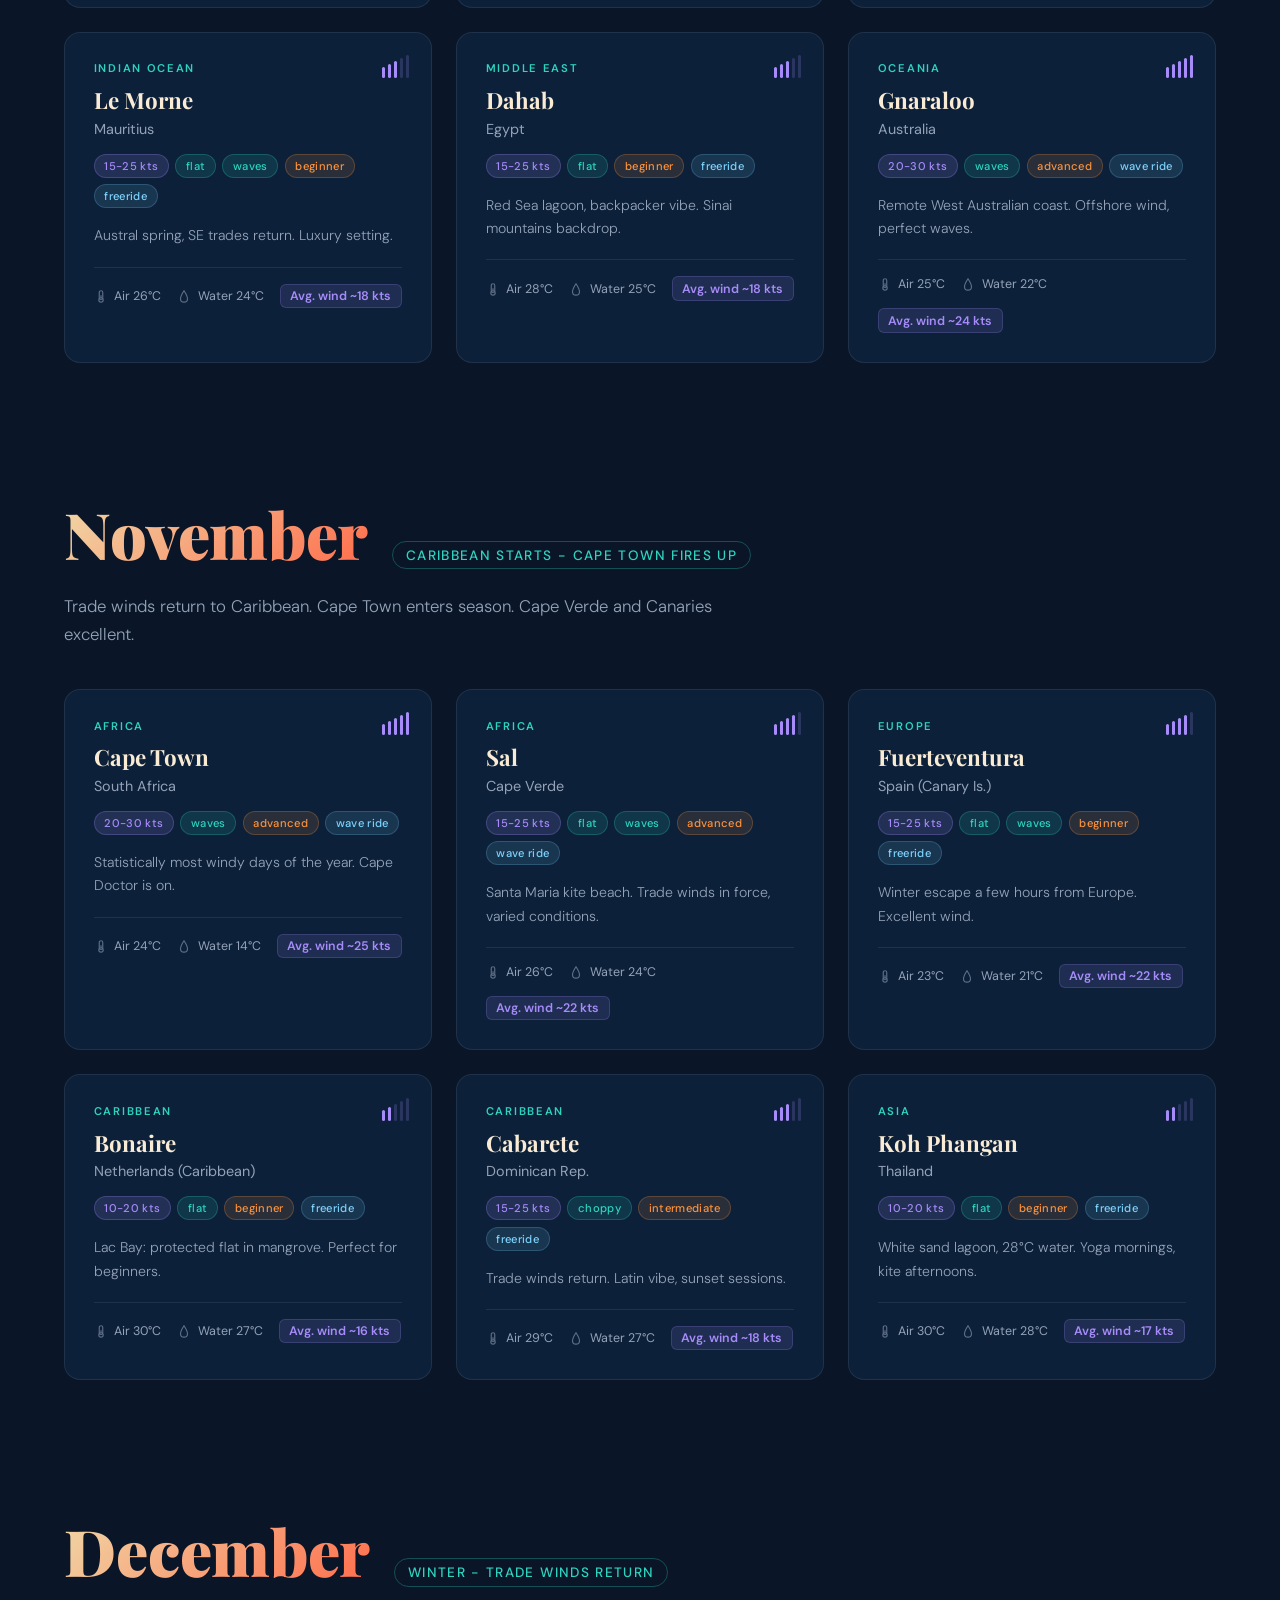
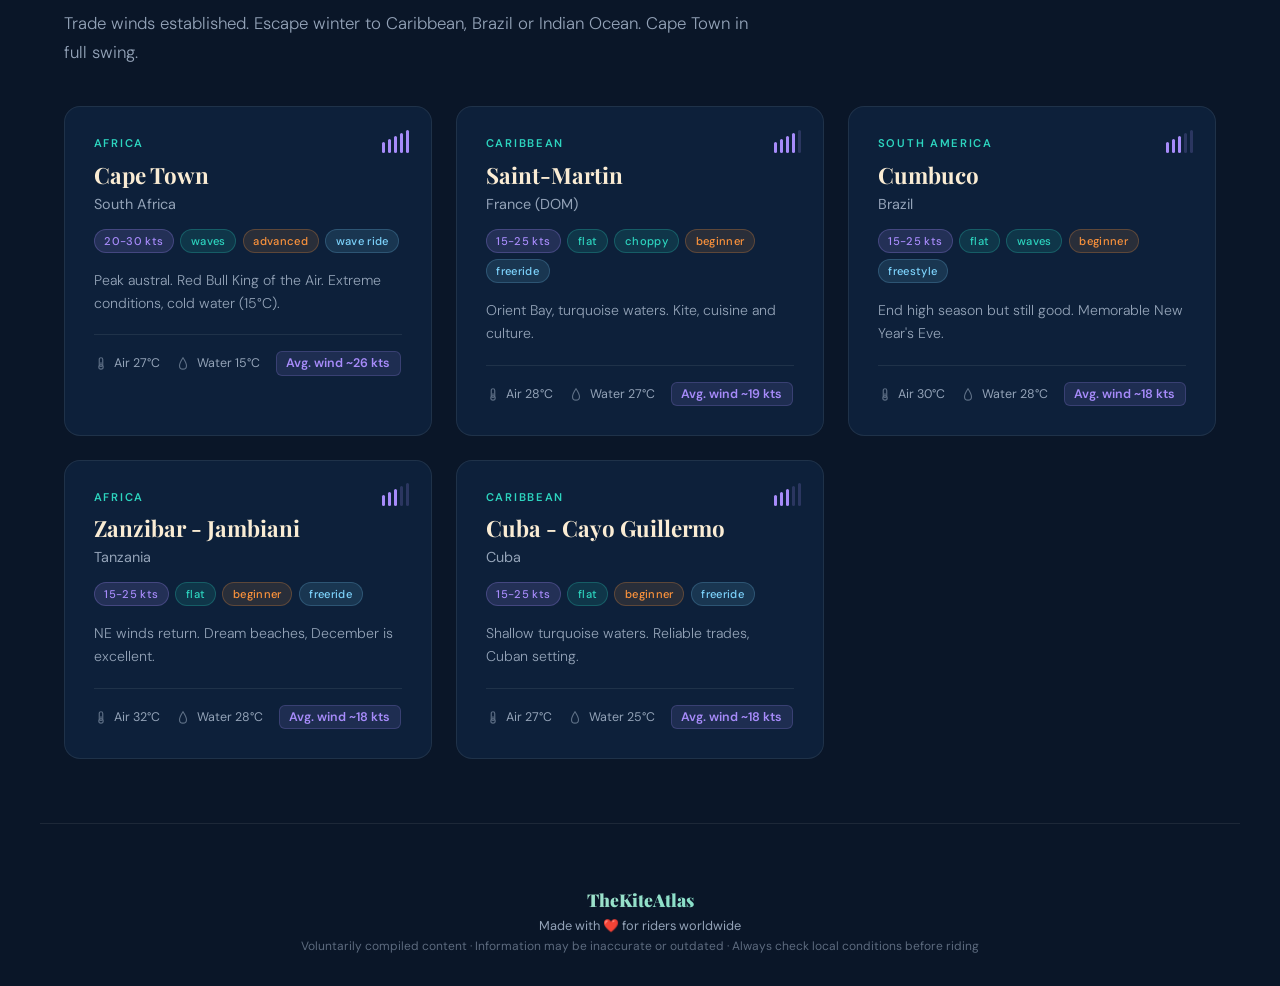
==== commit 008230e0: "Add advanced level filter and rename Conditions to Other Co-Authored-By: Claude Opus 4.6 (1M context" ====
--- a/index.html
+++ b/index.html
@@ -573,11 +573,11 @@
           sub: "Spots de kitesurf - mois par mois - dans le monde entier",
           exp: "Explorer",
           fl: "Filtrer :",
-          fg: { wind: "Vent", water: "Eau", level: "Niveau", style: "Style", cond: "Conditions" },
+          fg: { wind: "Vent", water: "Eau", level: "Niveau", style: "Style", cond: "Autres" },
           filters: {
             "10-20 kts": "10-20 kts", "15-25 kts": "15-25 kts", "20-30 kts": "20-30 kts", "25-35 kts": "25-35 kts",
             flat: "Flat", waves: "Vagues", choppy: "Clapot",
-            beginner: "Débutant", intermediate: "Intermédiaire",
+            beginner: "Débutant", intermediate: "Intermédiaire", advanced: "Confirmé",
             freeride: "Freeride", freestyle: "Freestyle", "wave ride": "Wave ride",
             warm: "Eau chaude", cold: "Eau froide",
             europe: "Europe", tropical: "Tropical",
@@ -597,11 +597,11 @@
           sub: "Kitesurf spots - month by month - worldwide",
           exp: "Explore",
           fl: "Filter:",
-          fg: { wind: "Wind", water: "Water", level: "Level", style: "Style", cond: "Conditions" },
+          fg: { wind: "Wind", water: "Water", level: "Level", style: "Style", cond: "Other" },
           filters: {
             "10-20 kts": "10-20 kts", "15-25 kts": "15-25 kts", "20-30 kts": "20-30 kts", "25-35 kts": "25-35 kts",
             flat: "Flat", waves: "Waves", choppy: "Choppy",
-            beginner: "Beginner", intermediate: "Intermediate",
+            beginner: "Beginner", intermediate: "Intermediate", advanced: "Advanced",
             freeride: "Freeride", freestyle: "Freestyle", "wave ride": "Wave ride",
             warm: "Warm water", cold: "Cold water",
             europe: "Europe", tropical: "Tropical",
@@ -683,7 +683,7 @@
         const groups = [
           { label: t.fg.wind,  keys: ["10-20 kts", "15-25 kts", "20-30 kts", "25-35 kts"] },
           { label: t.fg.water, keys: ["flat", "waves", "choppy"] },
-          { label: t.fg.level, keys: ["beginner", "intermediate"] },
+          { label: t.fg.level, keys: ["beginner", "intermediate", "advanced"] },
           { label: t.fg.style, keys: ["freeride", "freestyle", "wave ride"] },
           { label: t.fg.cond,  keys: ["warm", "cold", "europe", "tropical"] },
         ];
@@ -818,7 +818,7 @@
          ═══════════════════════════════════════════ */
       const WIND_KEYS = new Set(["10-20 kts", "15-25 kts", "20-30 kts", "25-35 kts"]);
       const WATER_KEYS = new Set(["flat", "waves", "choppy"]);
-      const LEVEL_KEYS = new Set(["beginner", "intermediate"]);
+      const LEVEL_KEYS = new Set(["beginner", "intermediate", "advanced"]);
       const LEVEL_RANK = { beginner: 1, intermediate: 2, advanced: 3 };
       const STYLE_KEYS = new Set(["freeride", "freestyle", "wave ride"]);
 
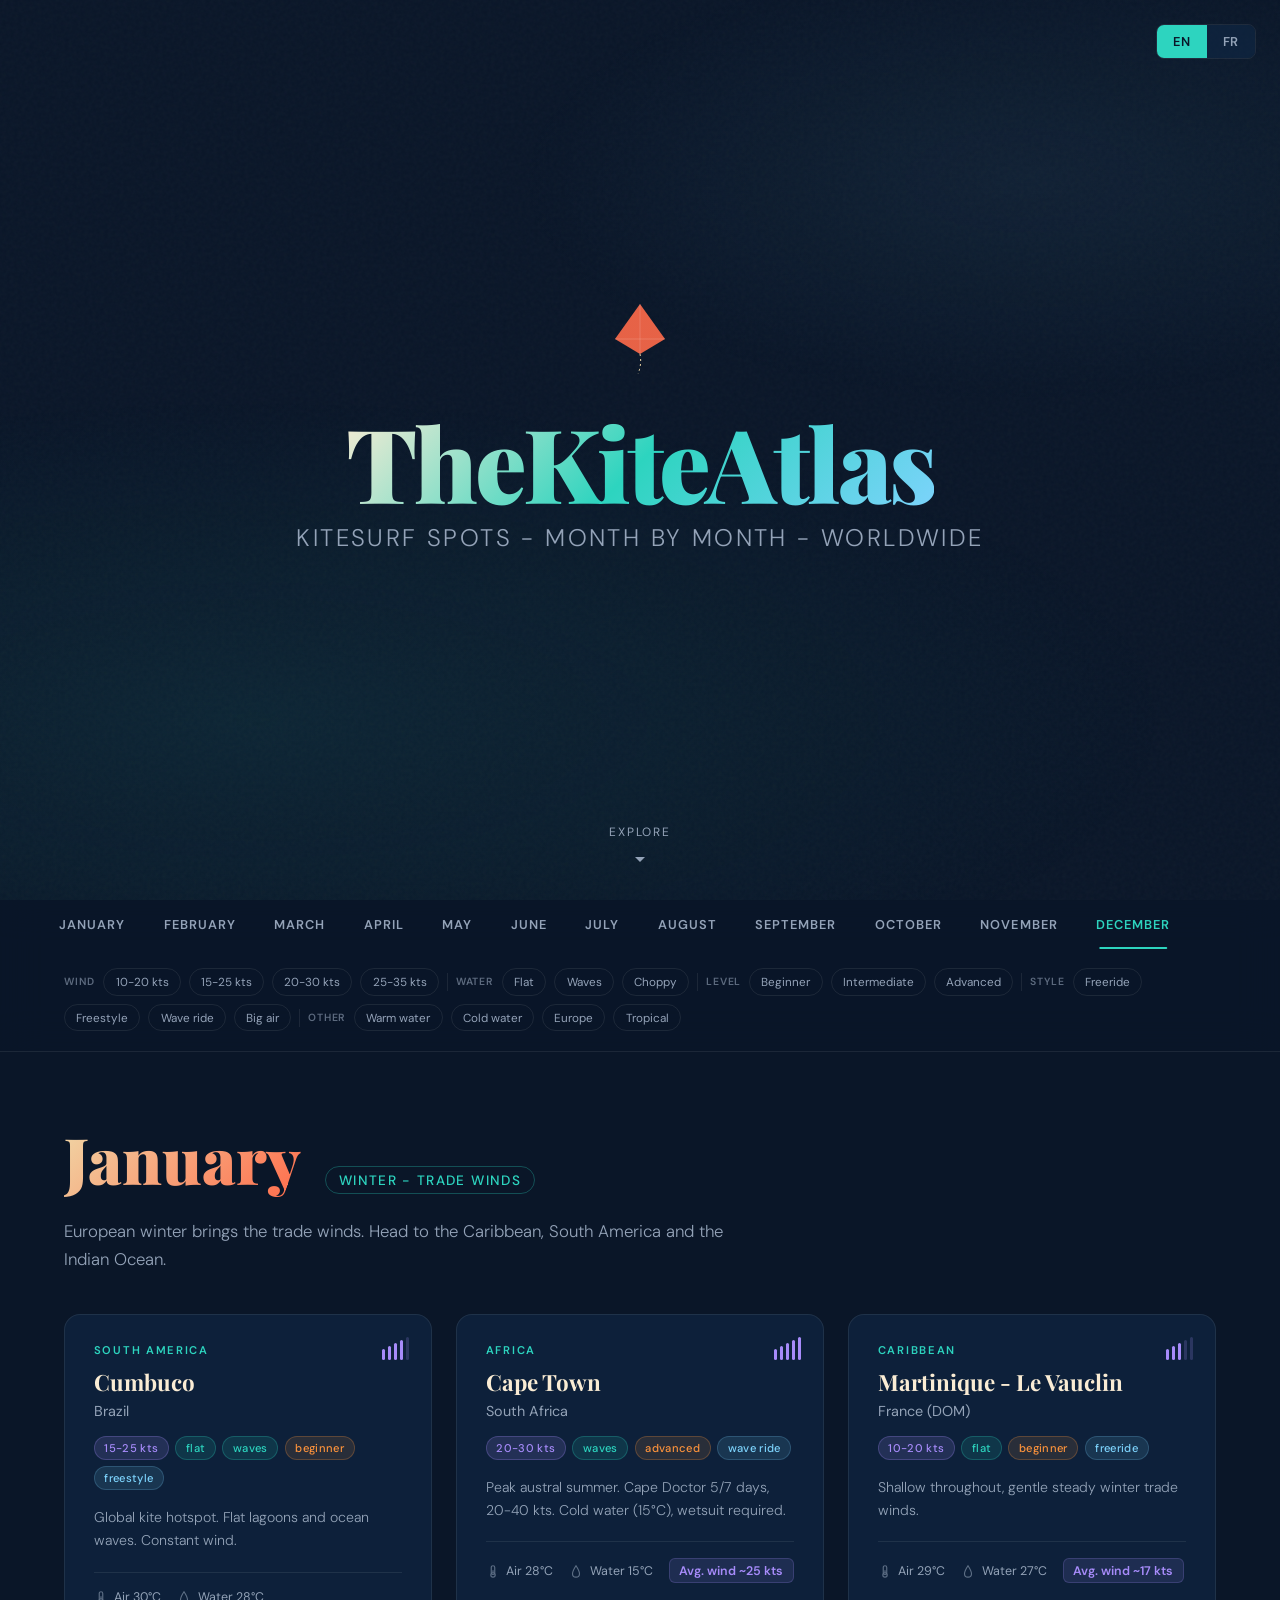
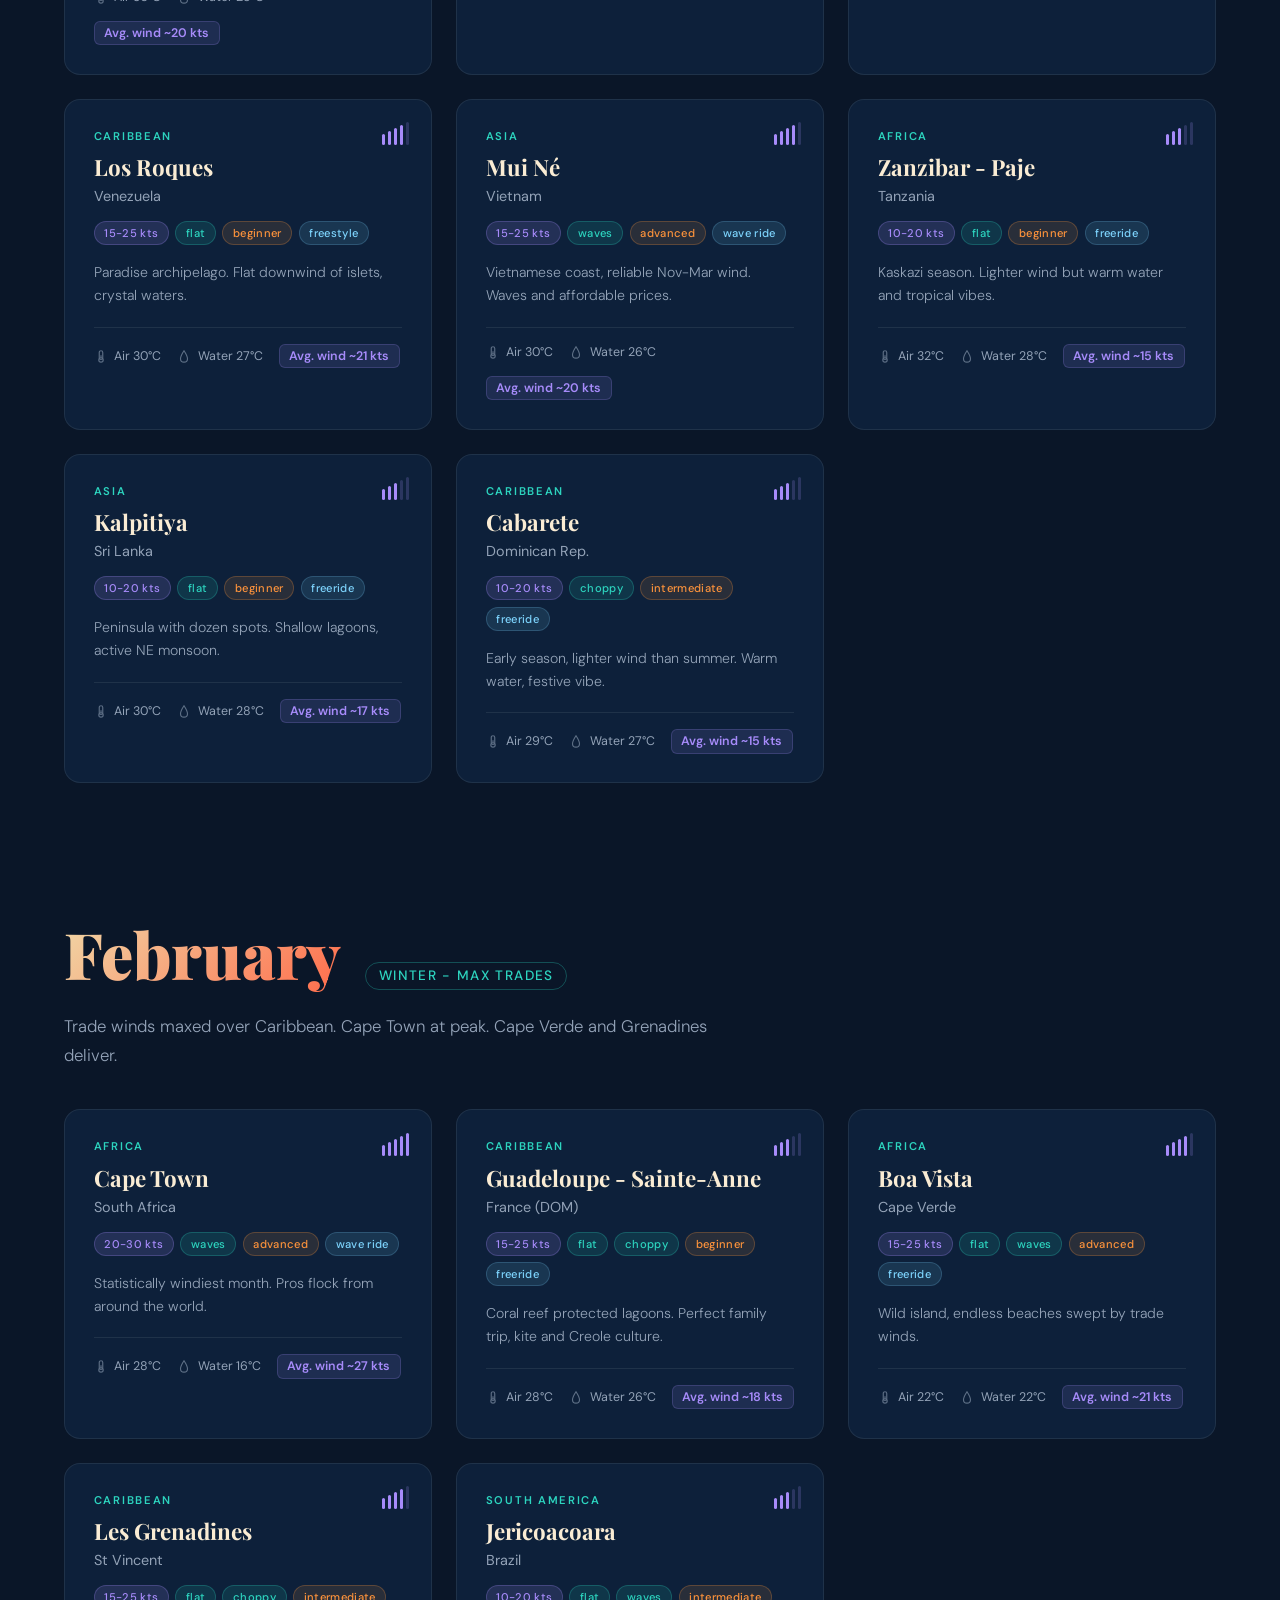
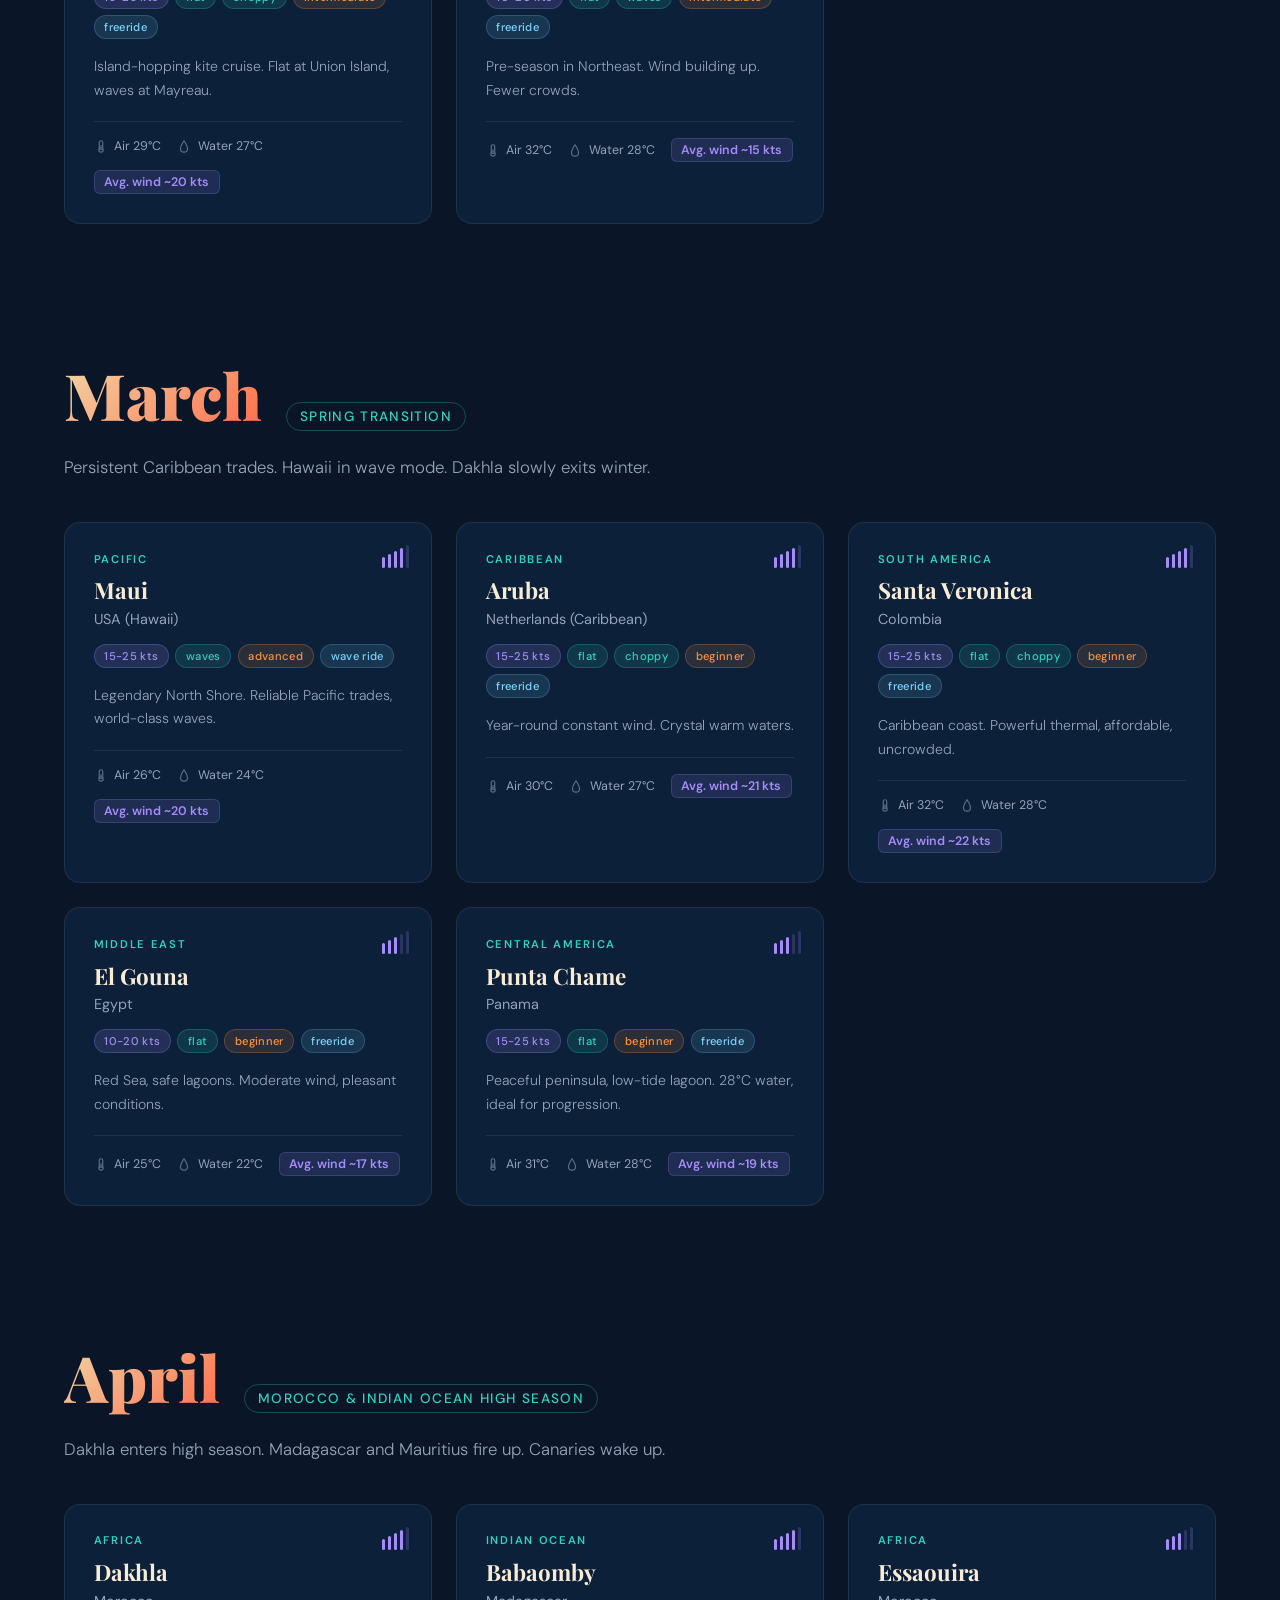
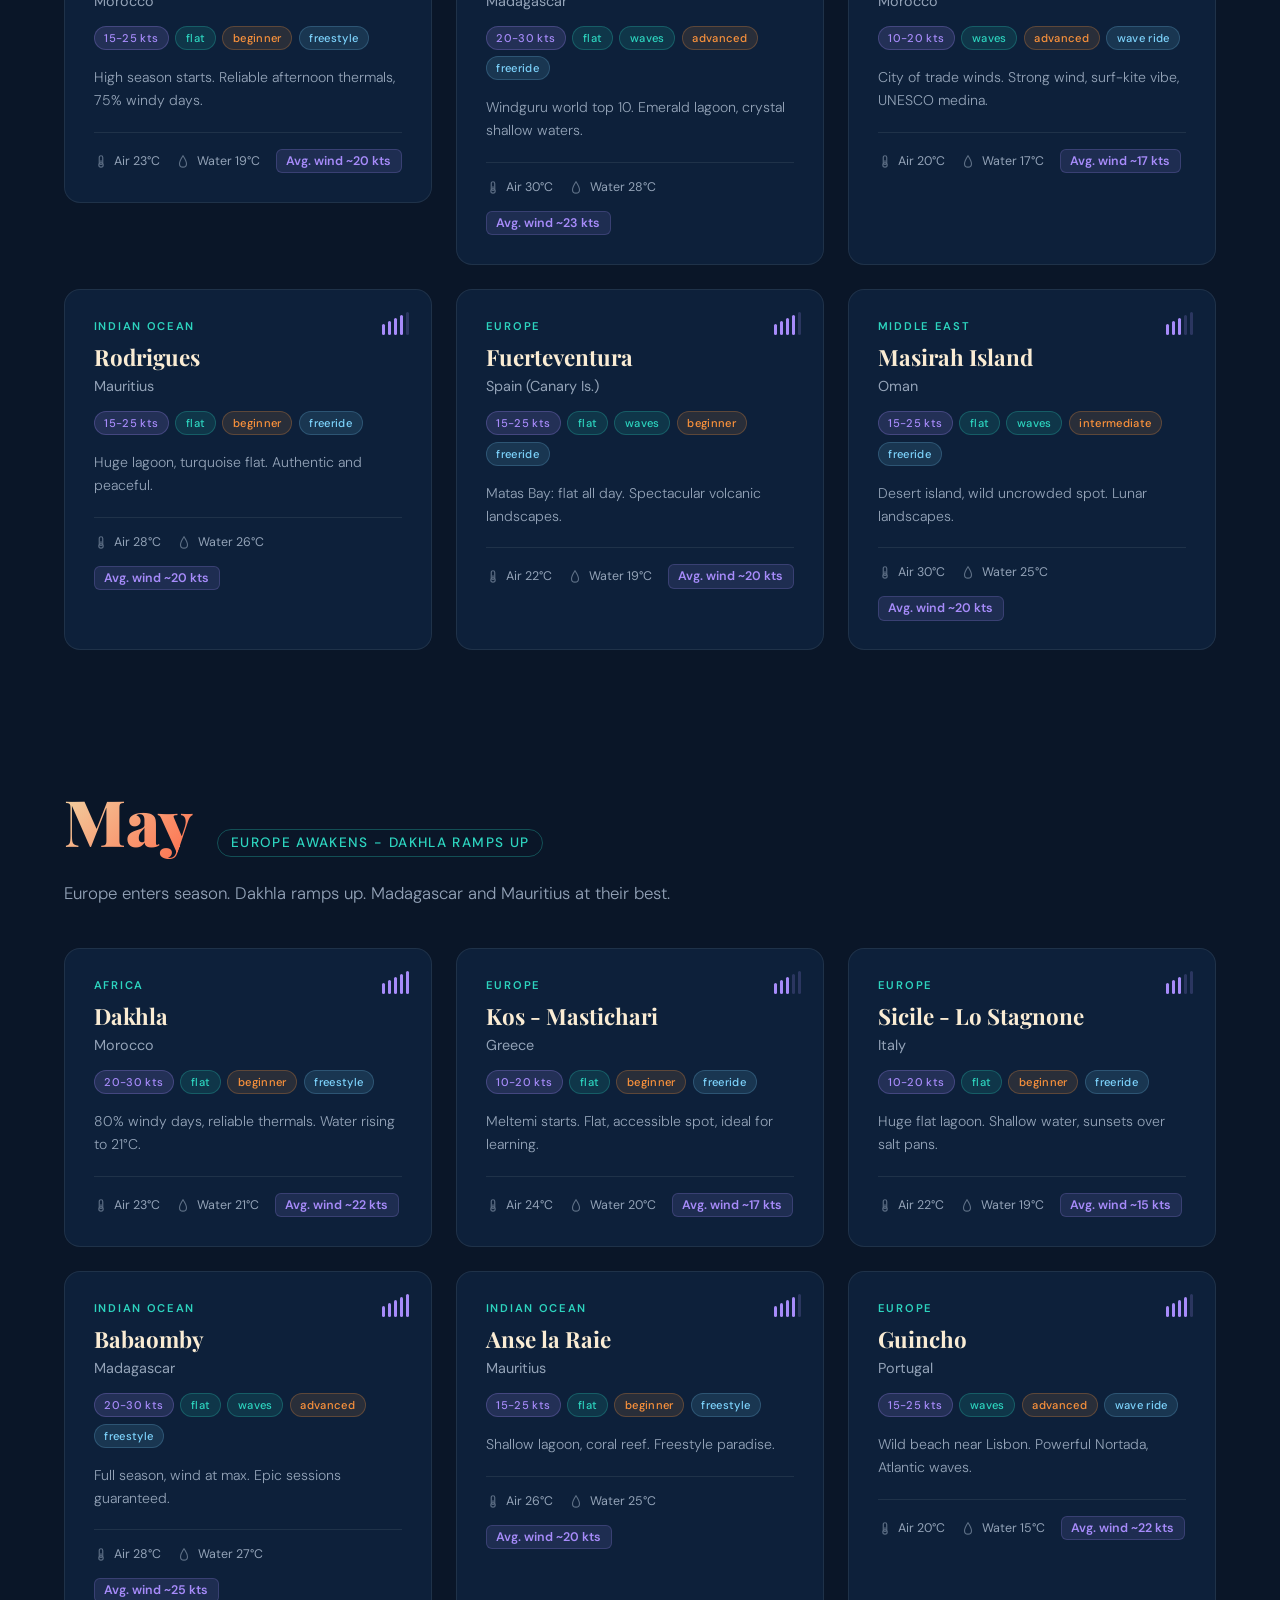
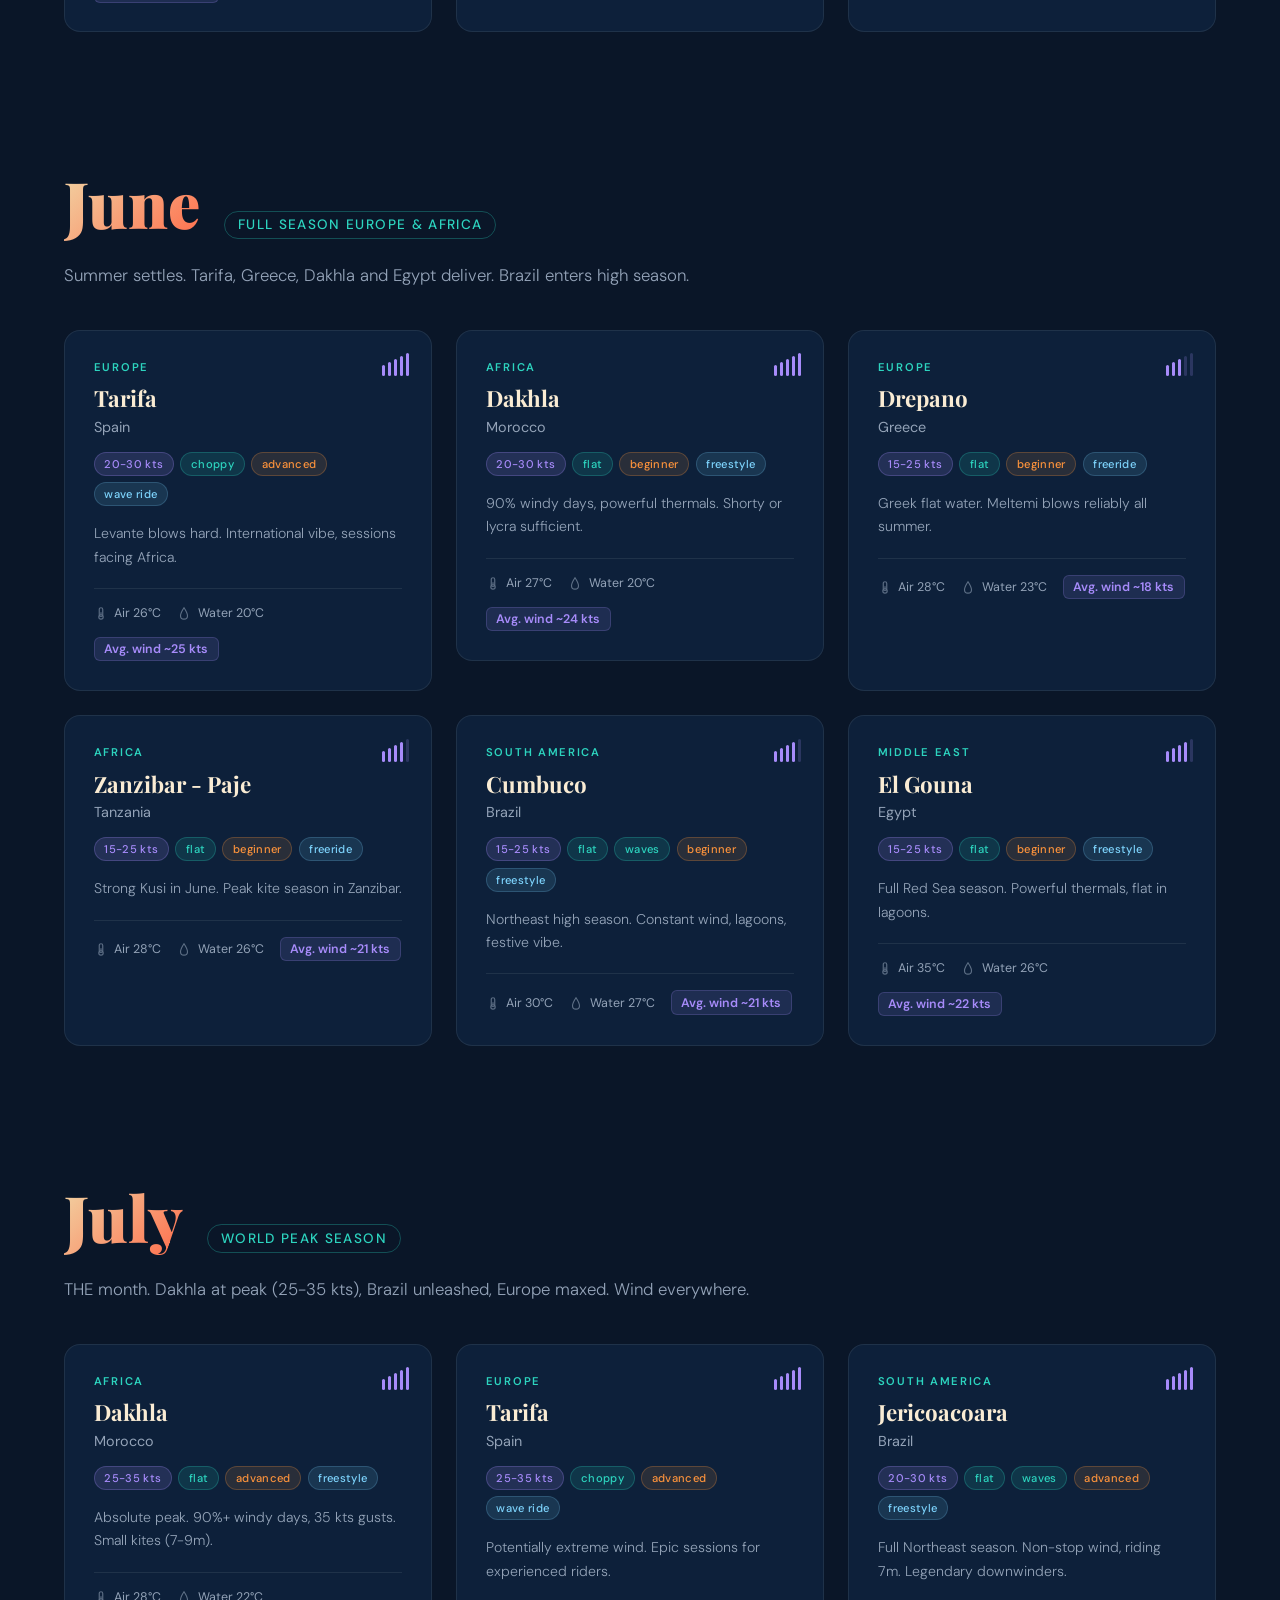
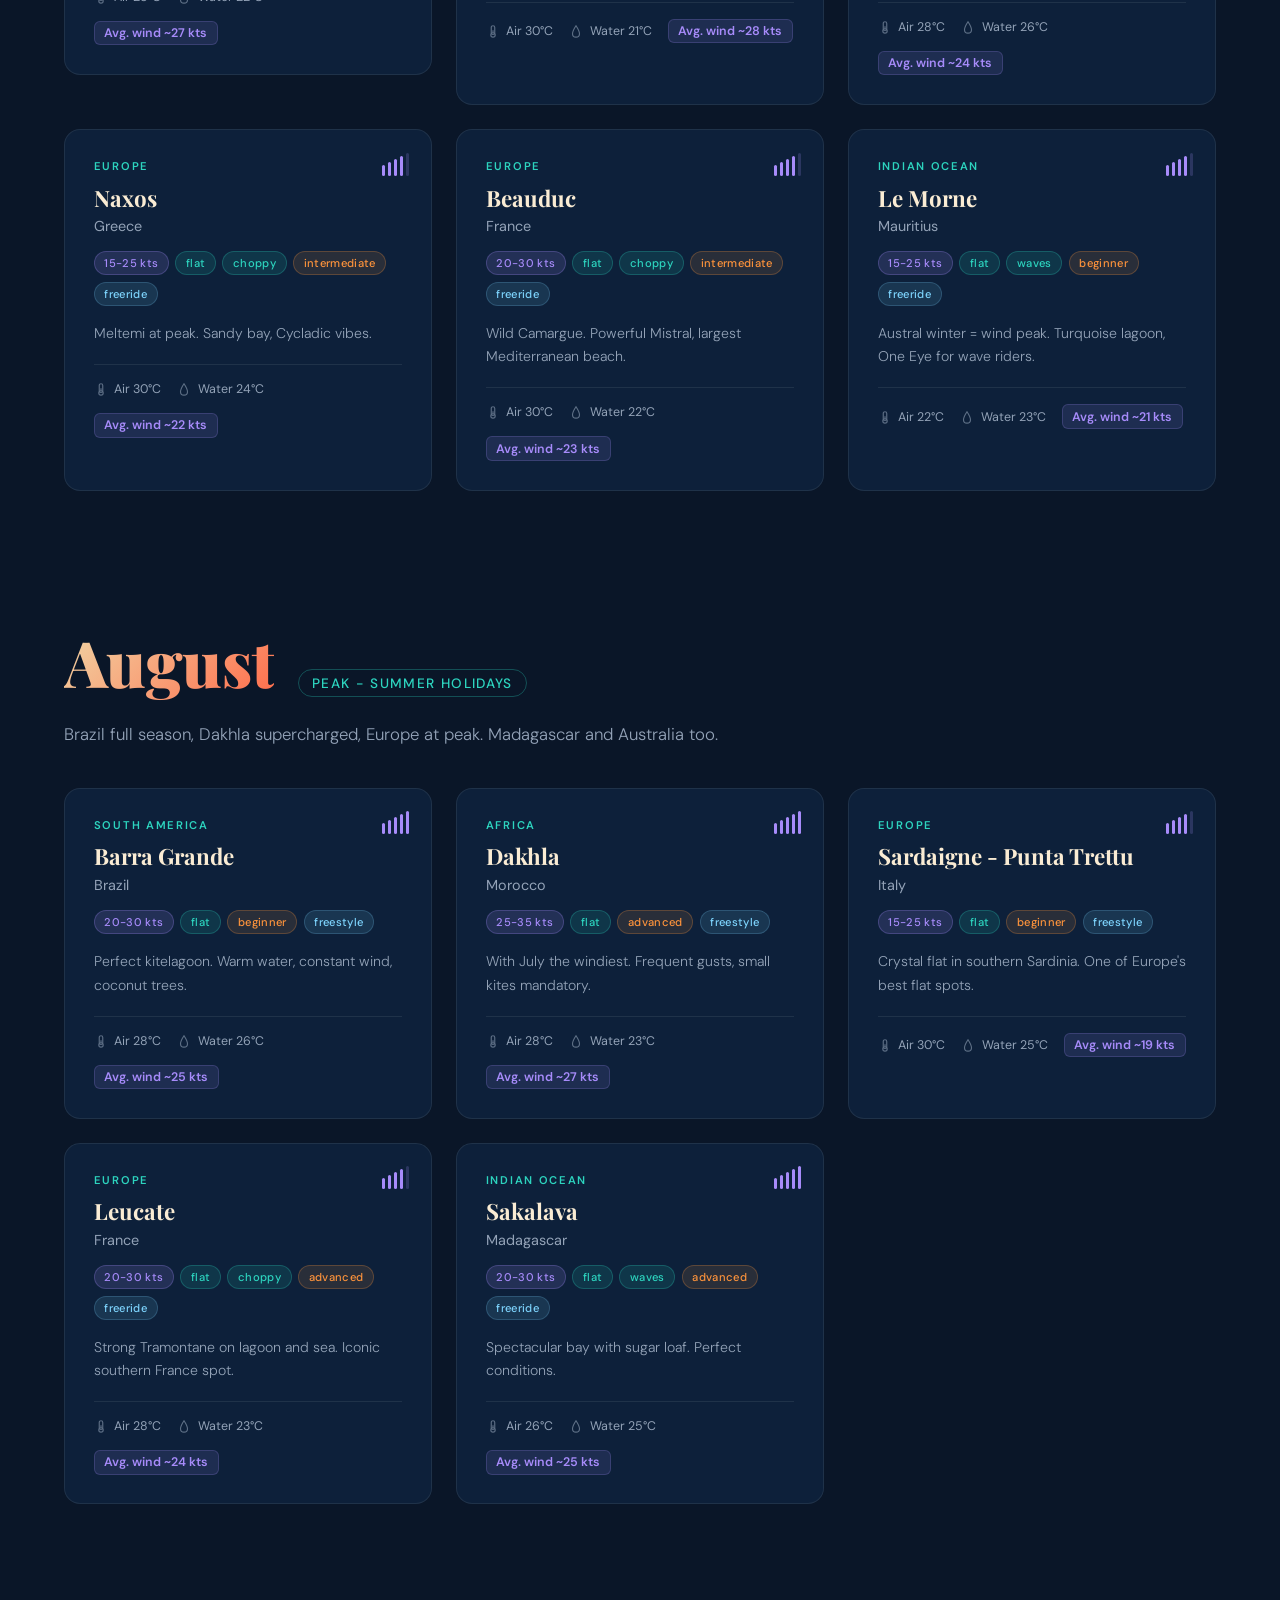
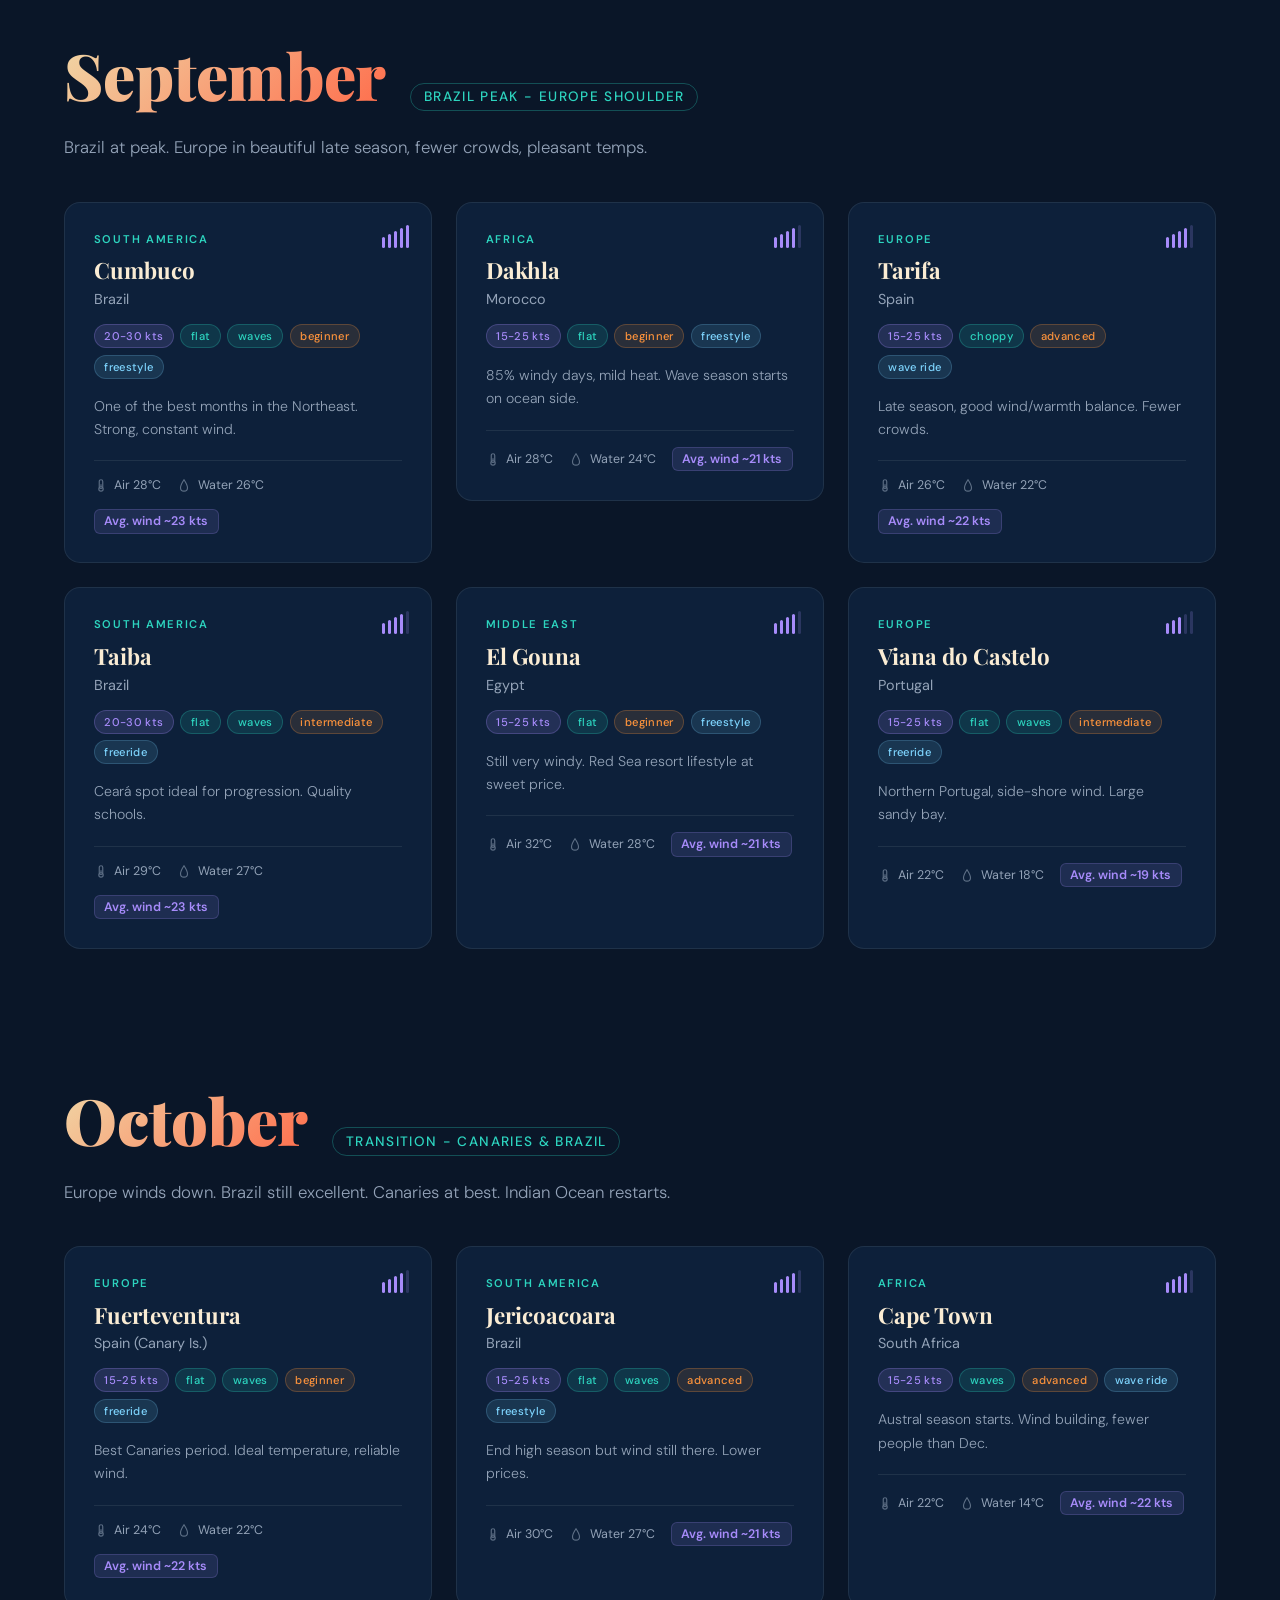
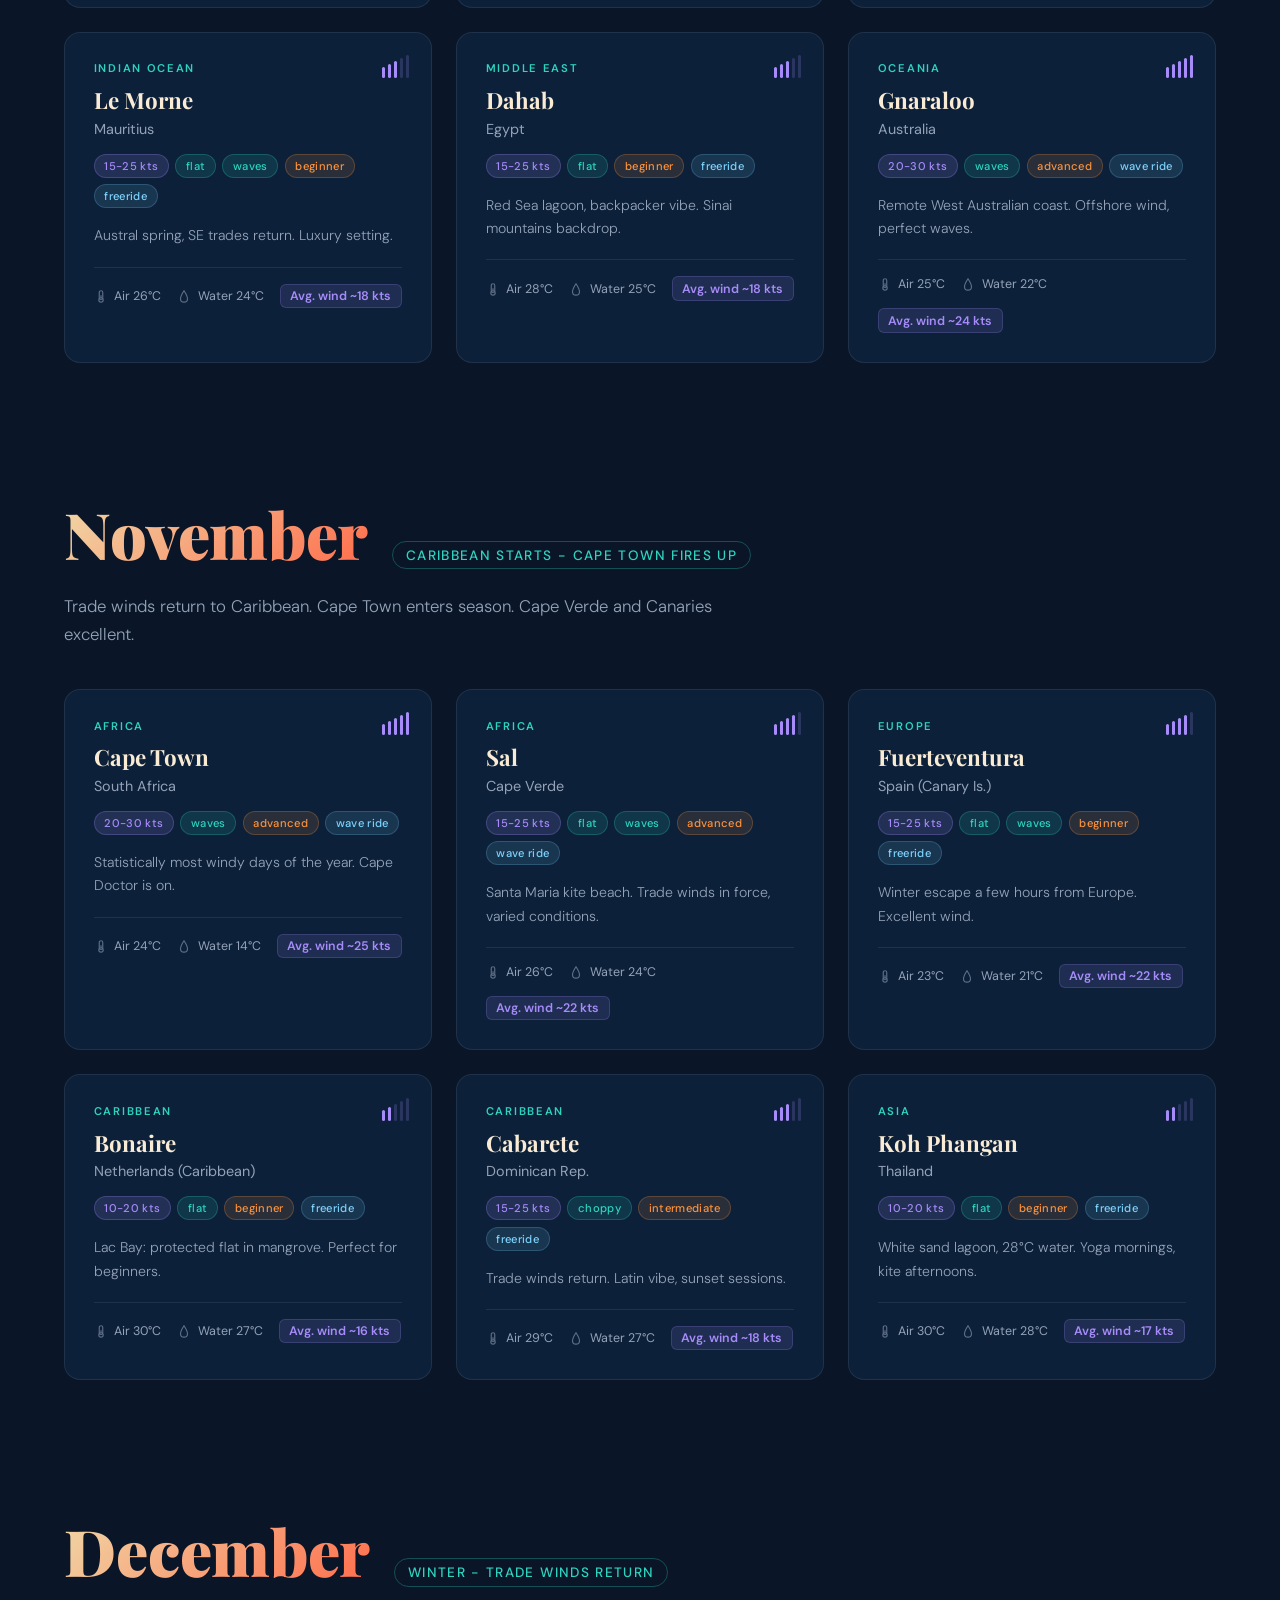
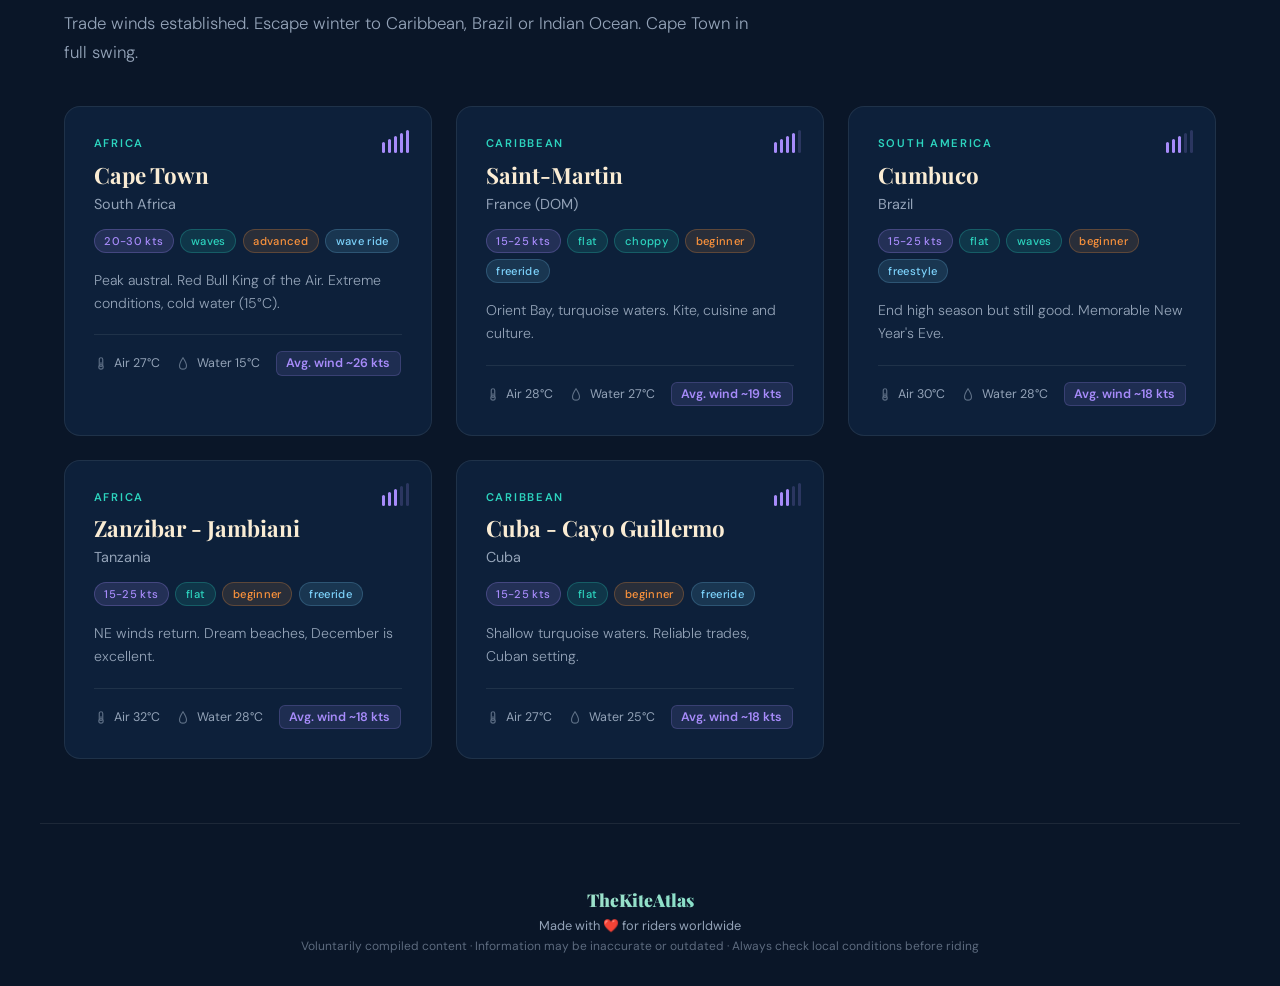
==== commit 6803e306: "Add big air style, fix advanced filter to direct match Co-Authored-By: Claude Opus 4.6 (1M context) " ====
--- a/index.html
+++ b/index.html
@@ -578,7 +578,7 @@
             "10-20 kts": "10-20 kts", "15-25 kts": "15-25 kts", "20-30 kts": "20-30 kts", "25-35 kts": "25-35 kts",
             flat: "Flat", waves: "Vagues", choppy: "Clapot",
             beginner: "Débutant", intermediate: "Intermédiaire", advanced: "Confirmé",
-            freeride: "Freeride", freestyle: "Freestyle", "wave ride": "Wave ride",
+            freeride: "Freeride", freestyle: "Freestyle", "wave ride": "Wave ride", "big air": "Big air",
             warm: "Eau chaude", cold: "Eau froide",
             europe: "Europe", tropical: "Tropical",
           },
@@ -602,7 +602,7 @@
             "10-20 kts": "10-20 kts", "15-25 kts": "15-25 kts", "20-30 kts": "20-30 kts", "25-35 kts": "25-35 kts",
             flat: "Flat", waves: "Waves", choppy: "Choppy",
             beginner: "Beginner", intermediate: "Intermediate", advanced: "Advanced",
-            freeride: "Freeride", freestyle: "Freestyle", "wave ride": "Wave ride",
+            freeride: "Freeride", freestyle: "Freestyle", "wave ride": "Wave ride", "big air": "Big air",
             warm: "Warm water", cold: "Cold water",
             europe: "Europe", tropical: "Tropical",
           },
@@ -684,7 +684,7 @@
           { label: t.fg.wind,  keys: ["10-20 kts", "15-25 kts", "20-30 kts", "25-35 kts"] },
           { label: t.fg.water, keys: ["flat", "waves", "choppy"] },
           { label: t.fg.level, keys: ["beginner", "intermediate", "advanced"] },
-          { label: t.fg.style, keys: ["freeride", "freestyle", "wave ride"] },
+          { label: t.fg.style, keys: ["freeride", "freestyle", "wave ride", "big air"] },
           { label: t.fg.cond,  keys: ["warm", "cold", "europe", "tropical"] },
         ];
         const html = groups.map((g) =>
@@ -819,8 +819,7 @@
       const WIND_KEYS = new Set(["10-20 kts", "15-25 kts", "20-30 kts", "25-35 kts"]);
       const WATER_KEYS = new Set(["flat", "waves", "choppy"]);
       const LEVEL_KEYS = new Set(["beginner", "intermediate", "advanced"]);
-      const LEVEL_RANK = { beginner: 1, intermediate: 2, advanced: 3 };
-      const STYLE_KEYS = new Set(["freeride", "freestyle", "wave ride"]);
+      const STYLE_KEYS = new Set(["freeride", "freestyle", "wave ride", "big air"]);
 
       function applyFilter() {
         document.querySelectorAll(".sc").forEach((card) => {
@@ -837,11 +836,7 @@
           for (const f of activeFilters) {
             if (WIND_KEYS.has(f)) { if (!tags[0].includes(f)) show = false; }
             else if (WATER_KEYS.has(f)) { if (!tags[1].includes(f)) show = false; }
-            else if (LEVEL_KEYS.has(f)) {
-              const filterRank = LEVEL_RANK[f];
-              const spotMax = Math.max(...tags[2].map(l => LEVEL_RANK[l] || 3));
-              if (spotMax > filterRank) show = false;
-            }
+            else if (LEVEL_KEYS.has(f)) { if (!tags[2].includes(f)) show = false; }
             else if (STYLE_KEYS.has(f)) { if (!tags[3].includes(f)) show = false; }
             else if (f === "warm") { if (waterTemp < 23) show = false; }
             else if (f === "cold") { if (waterTemp >= 20) show = false; }
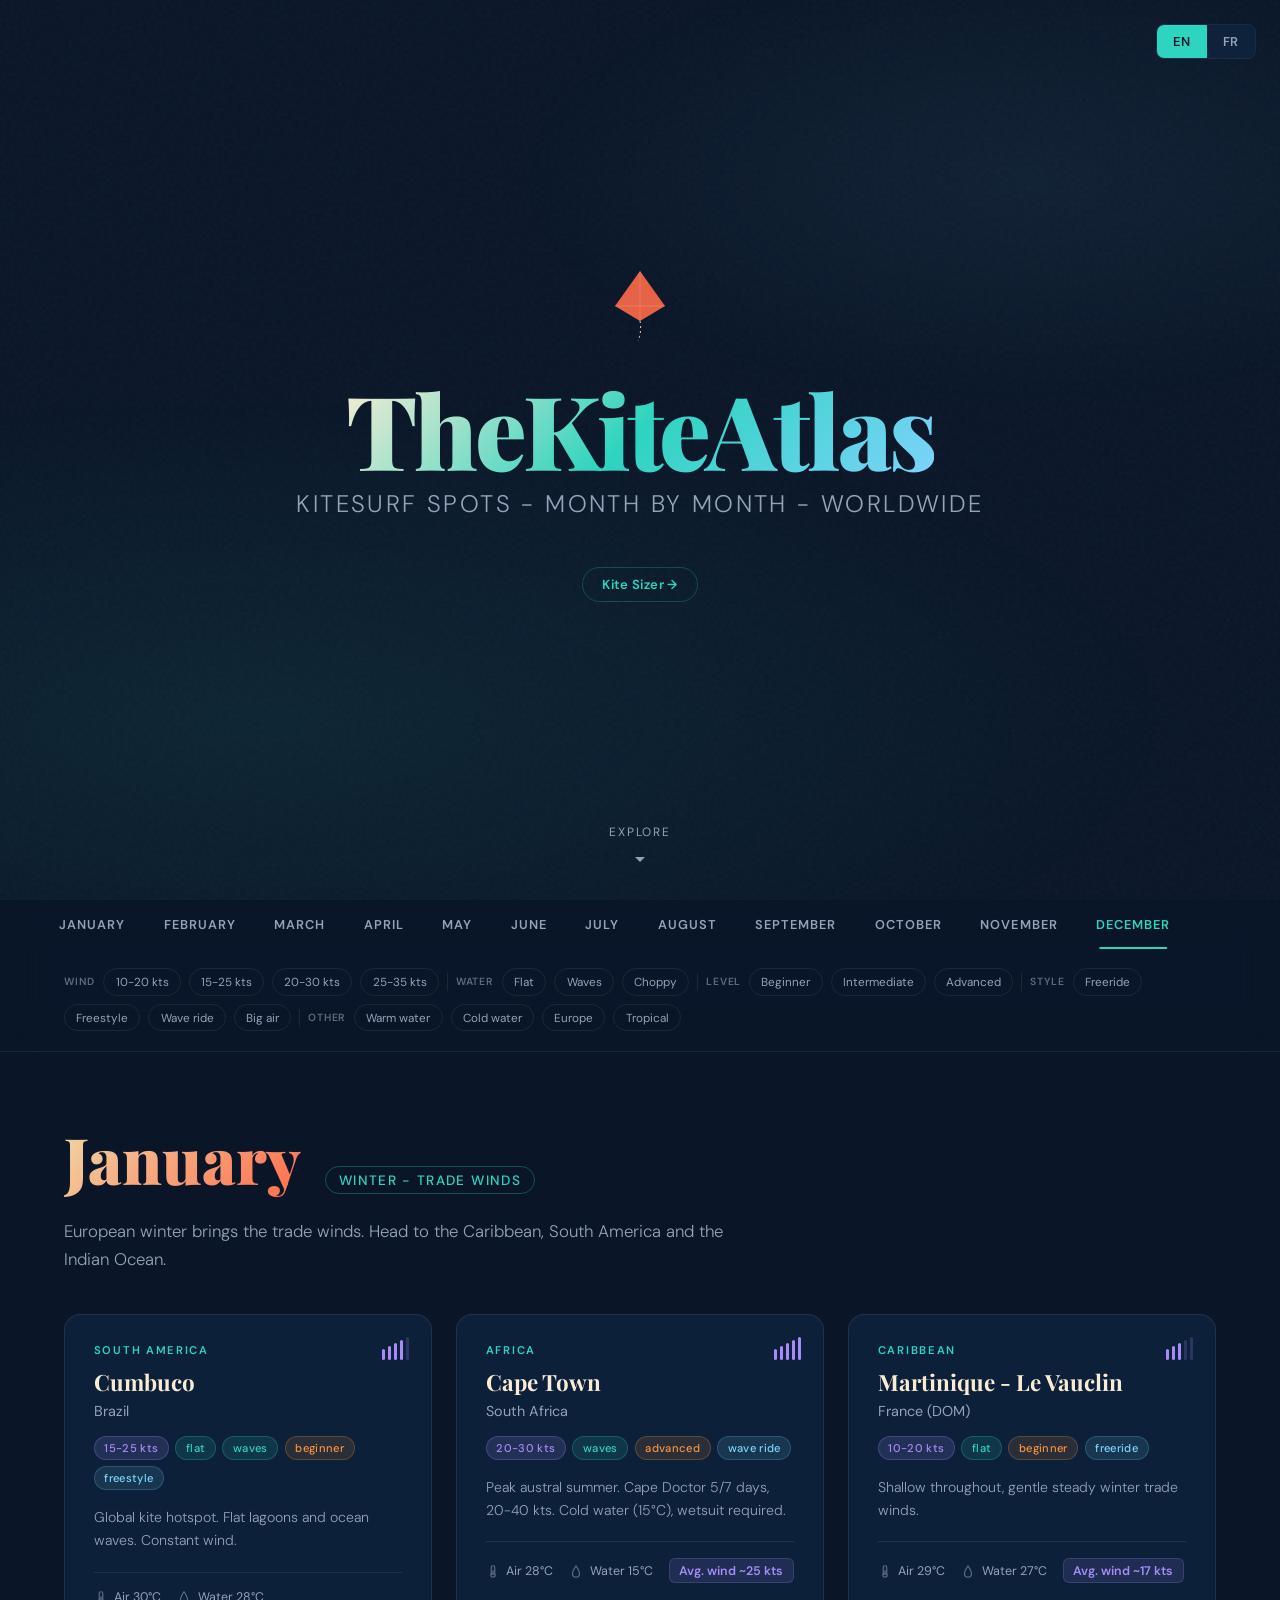
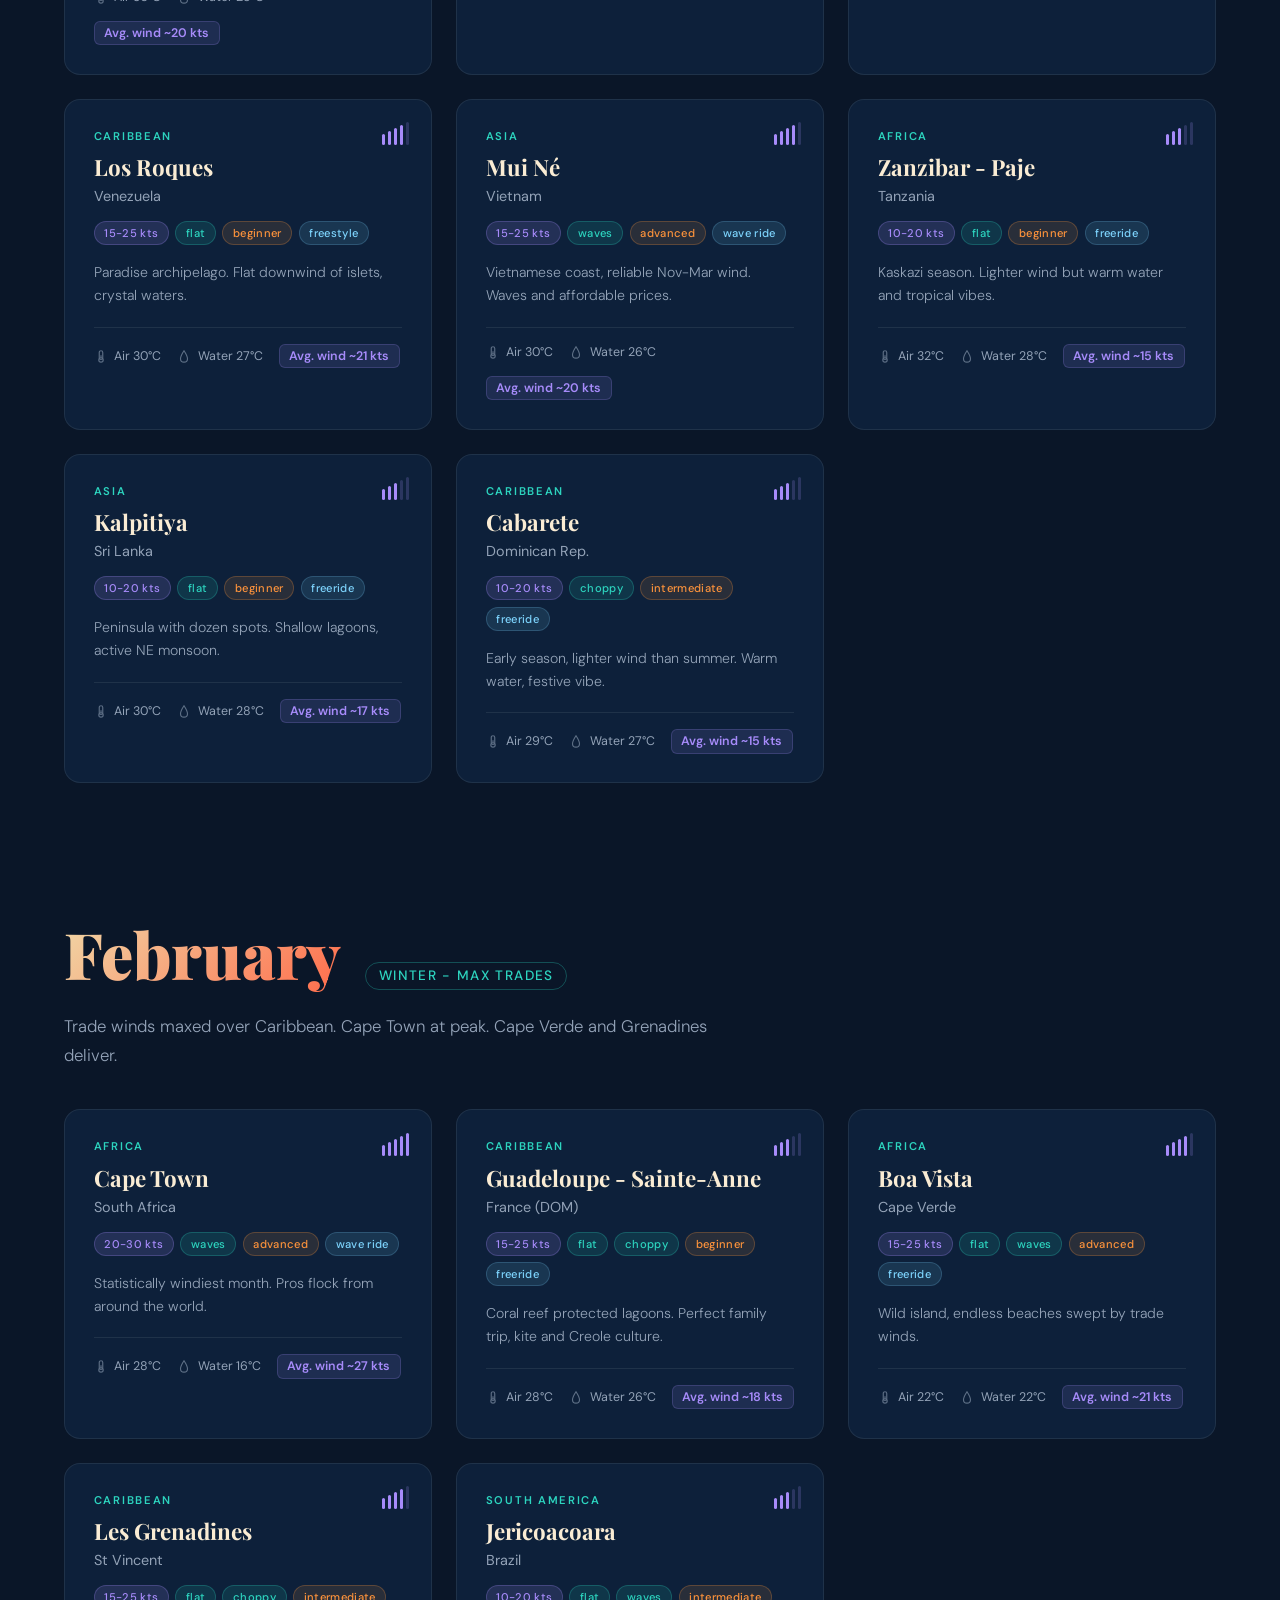
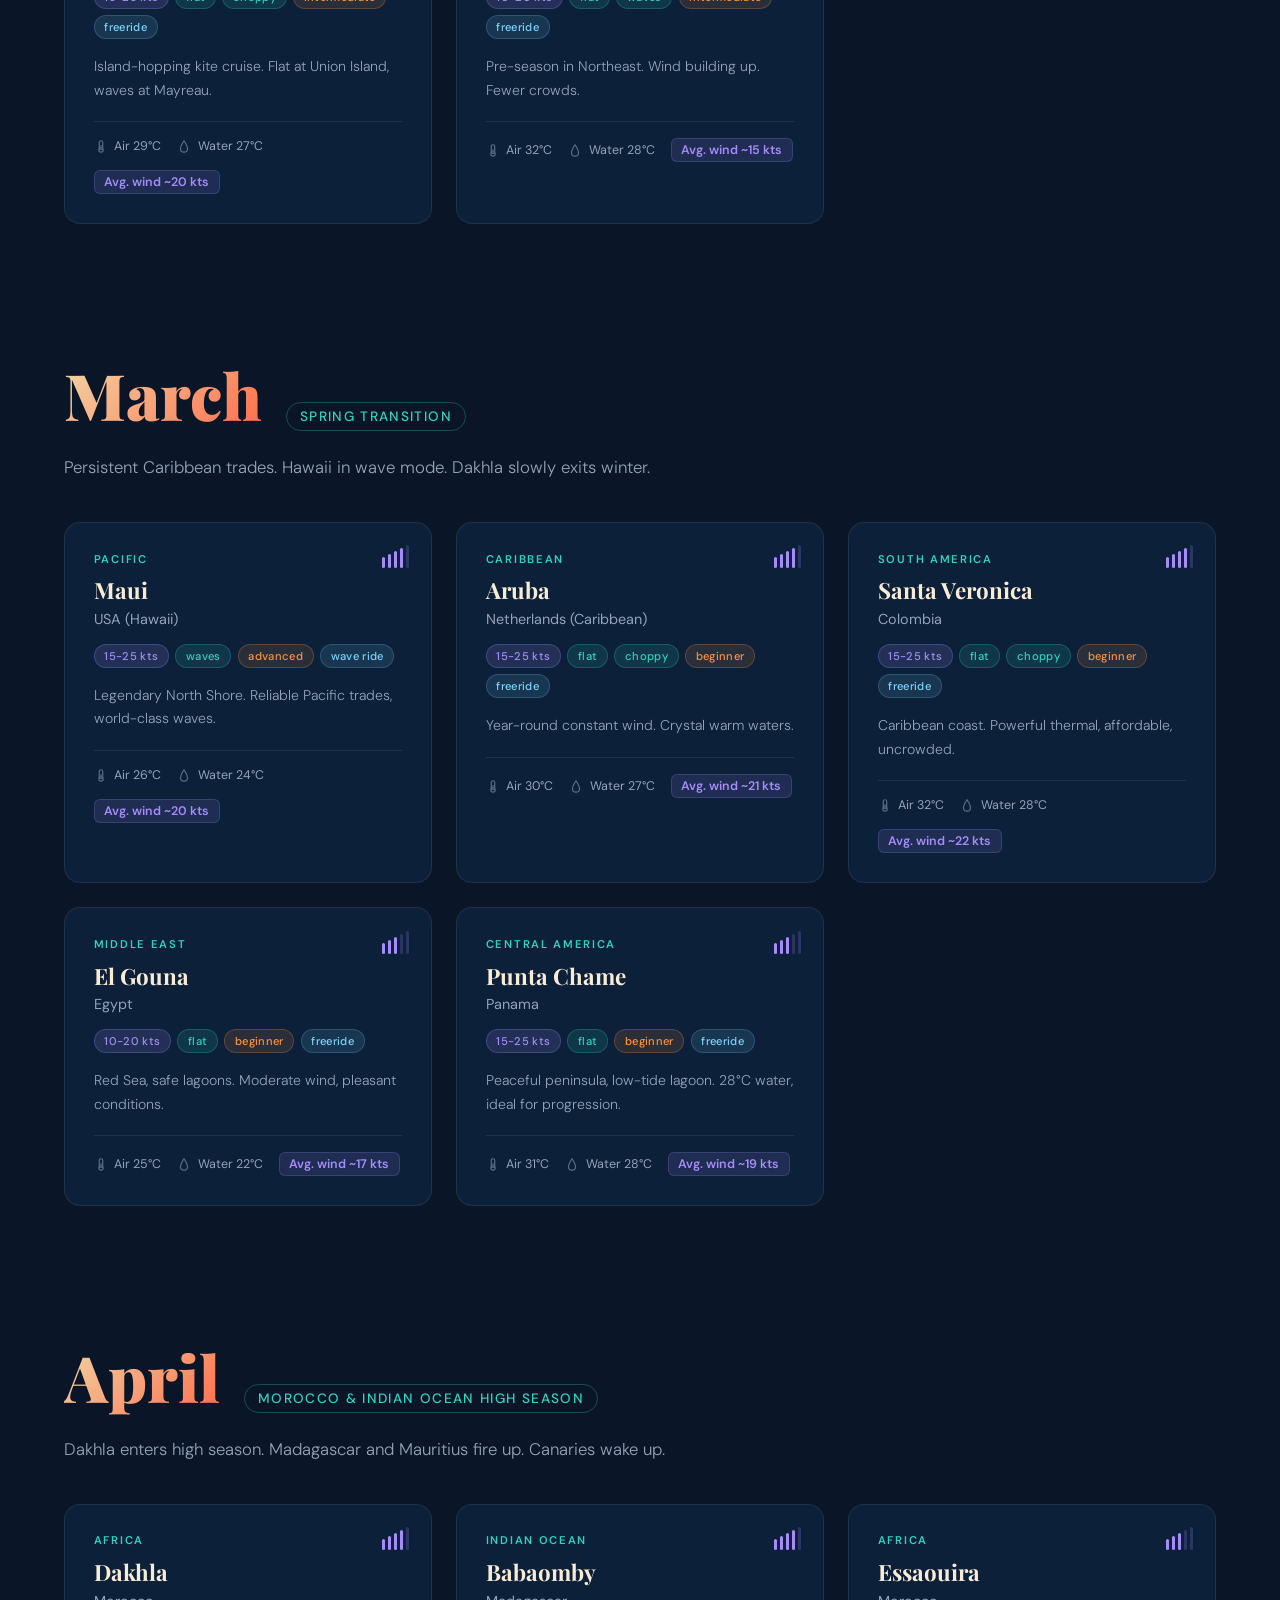
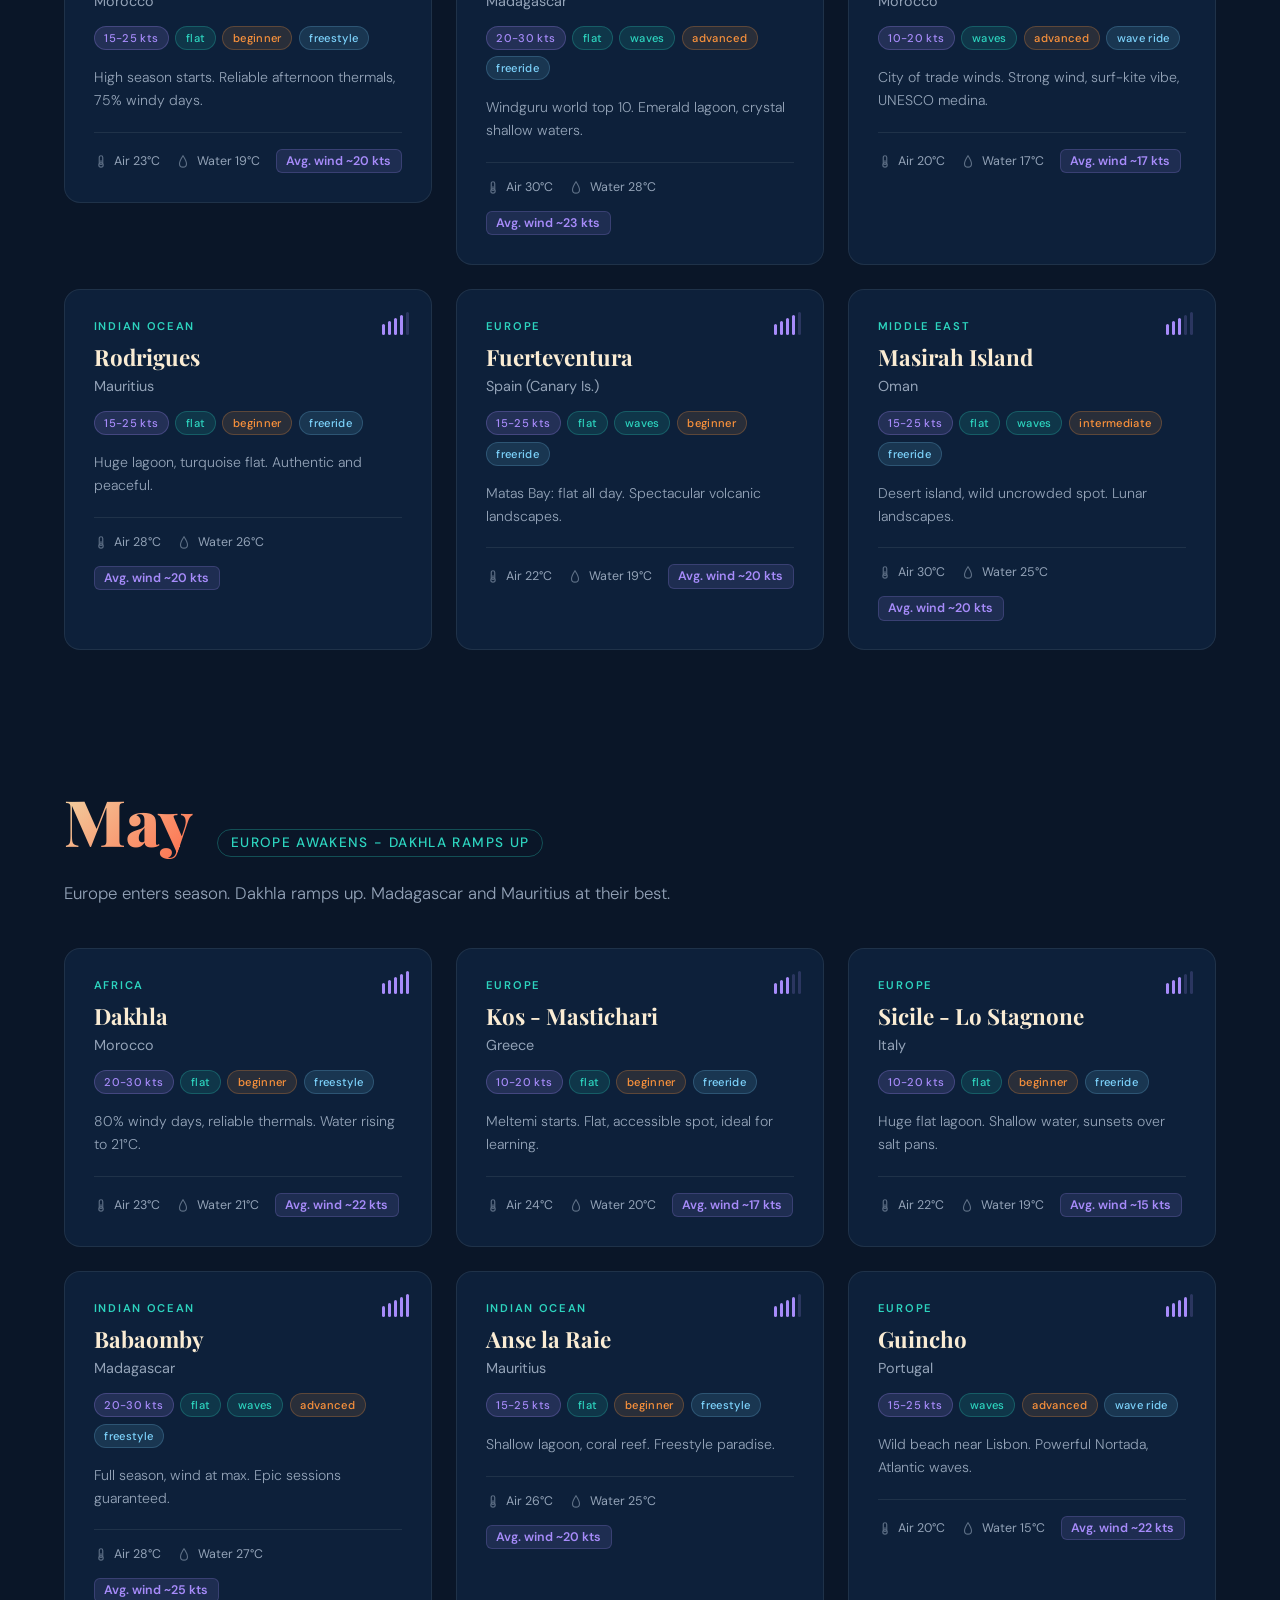
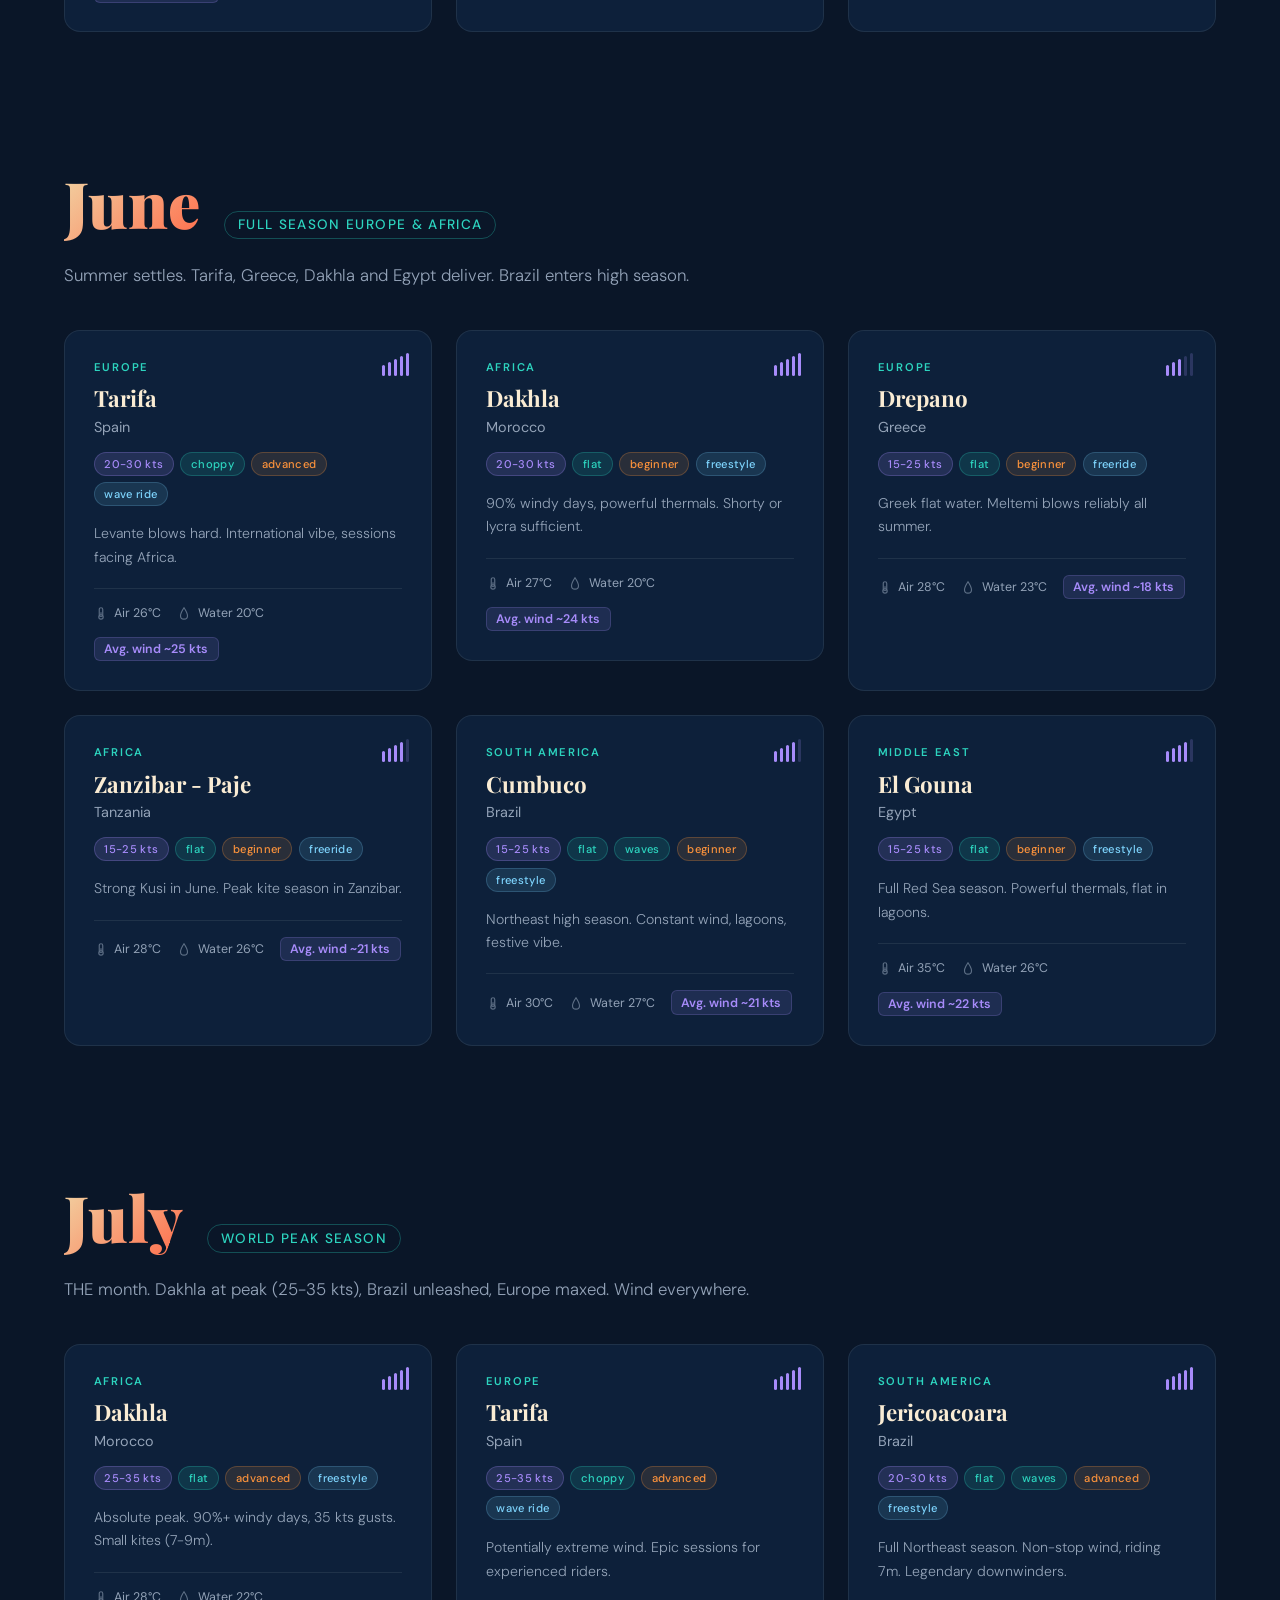
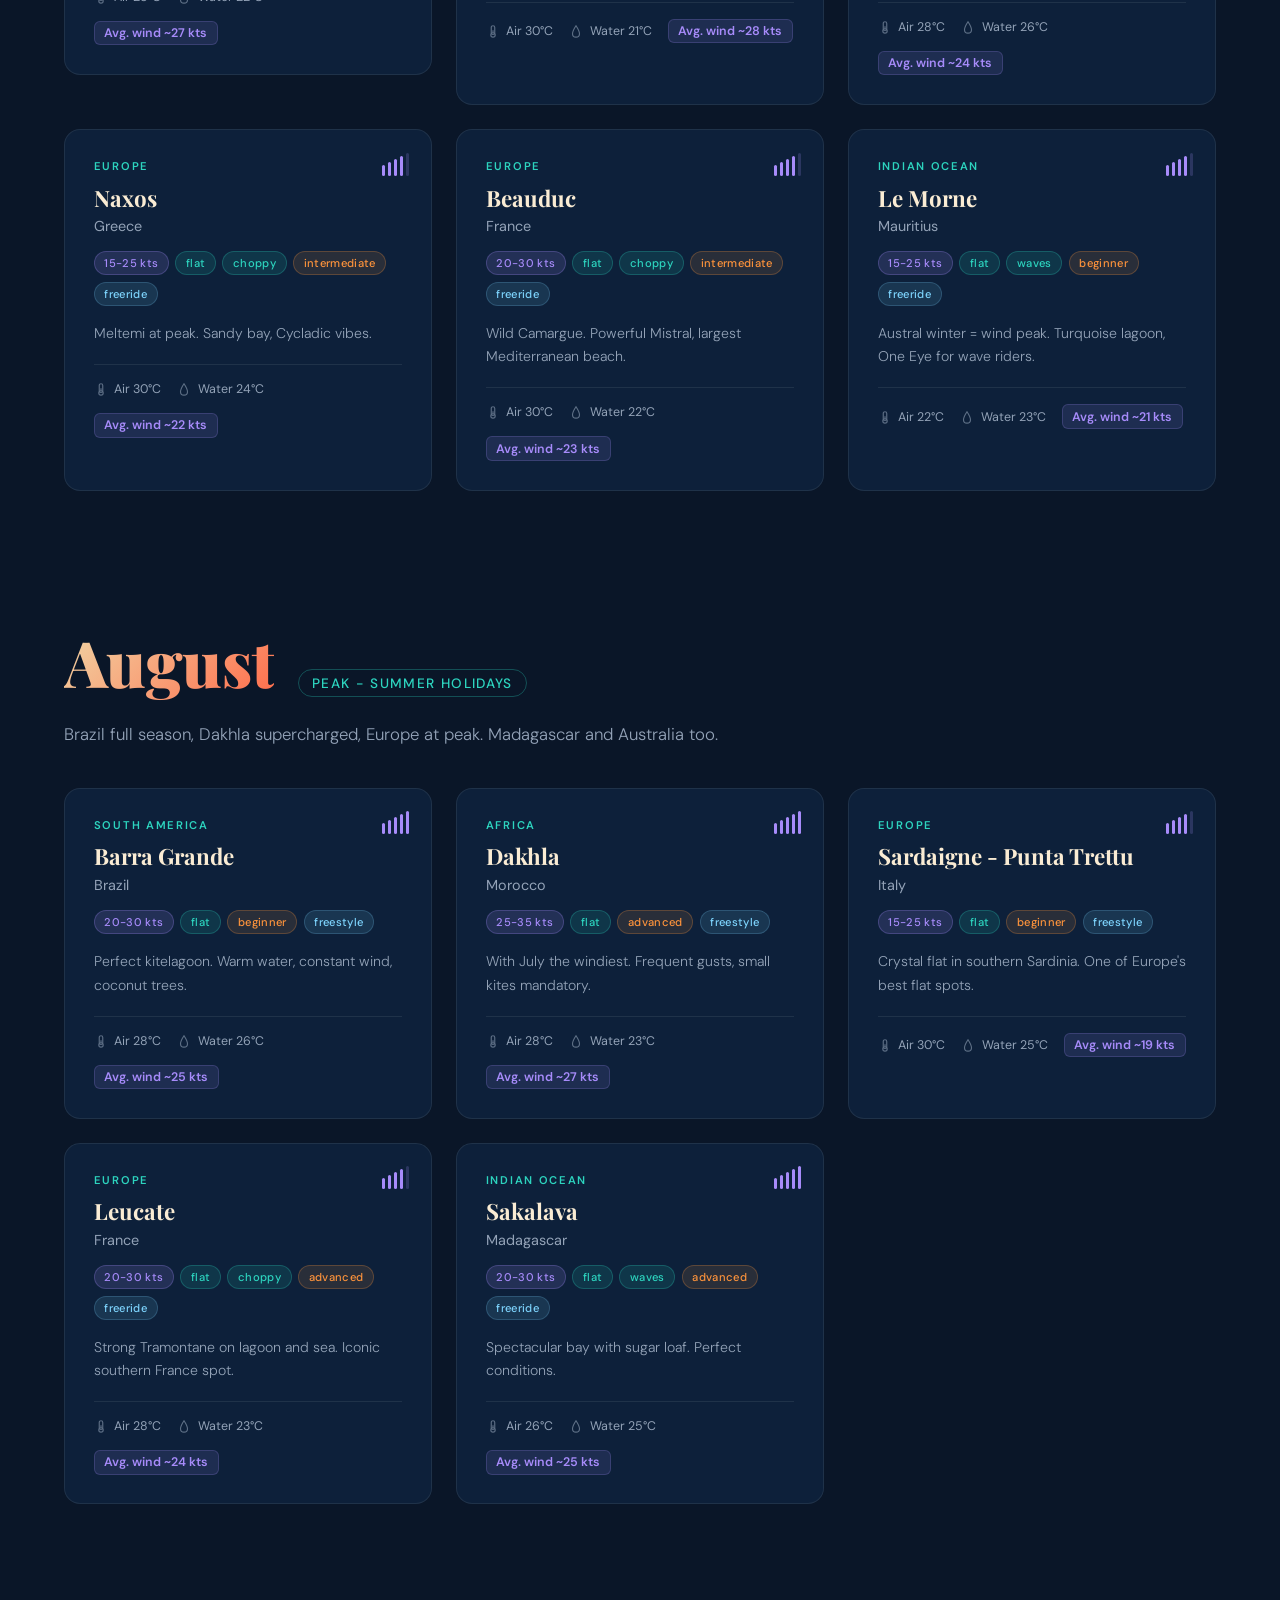
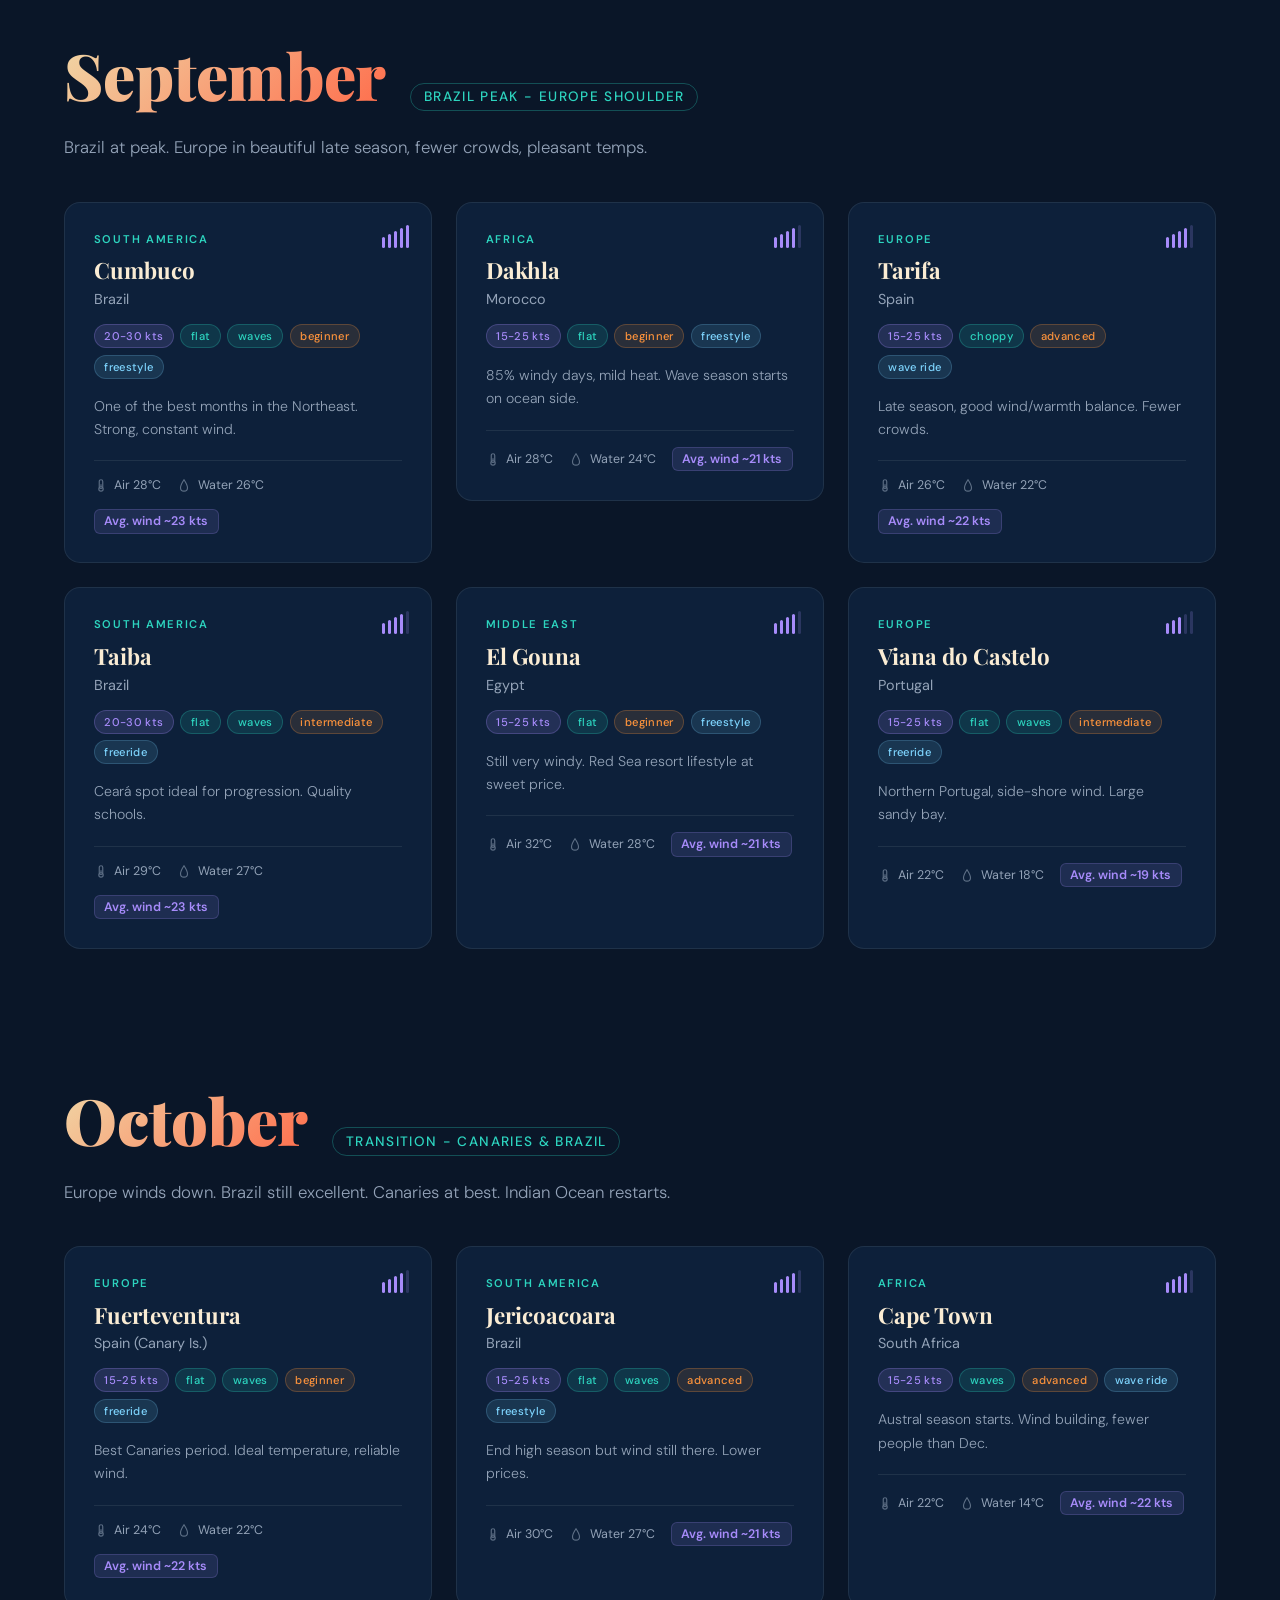
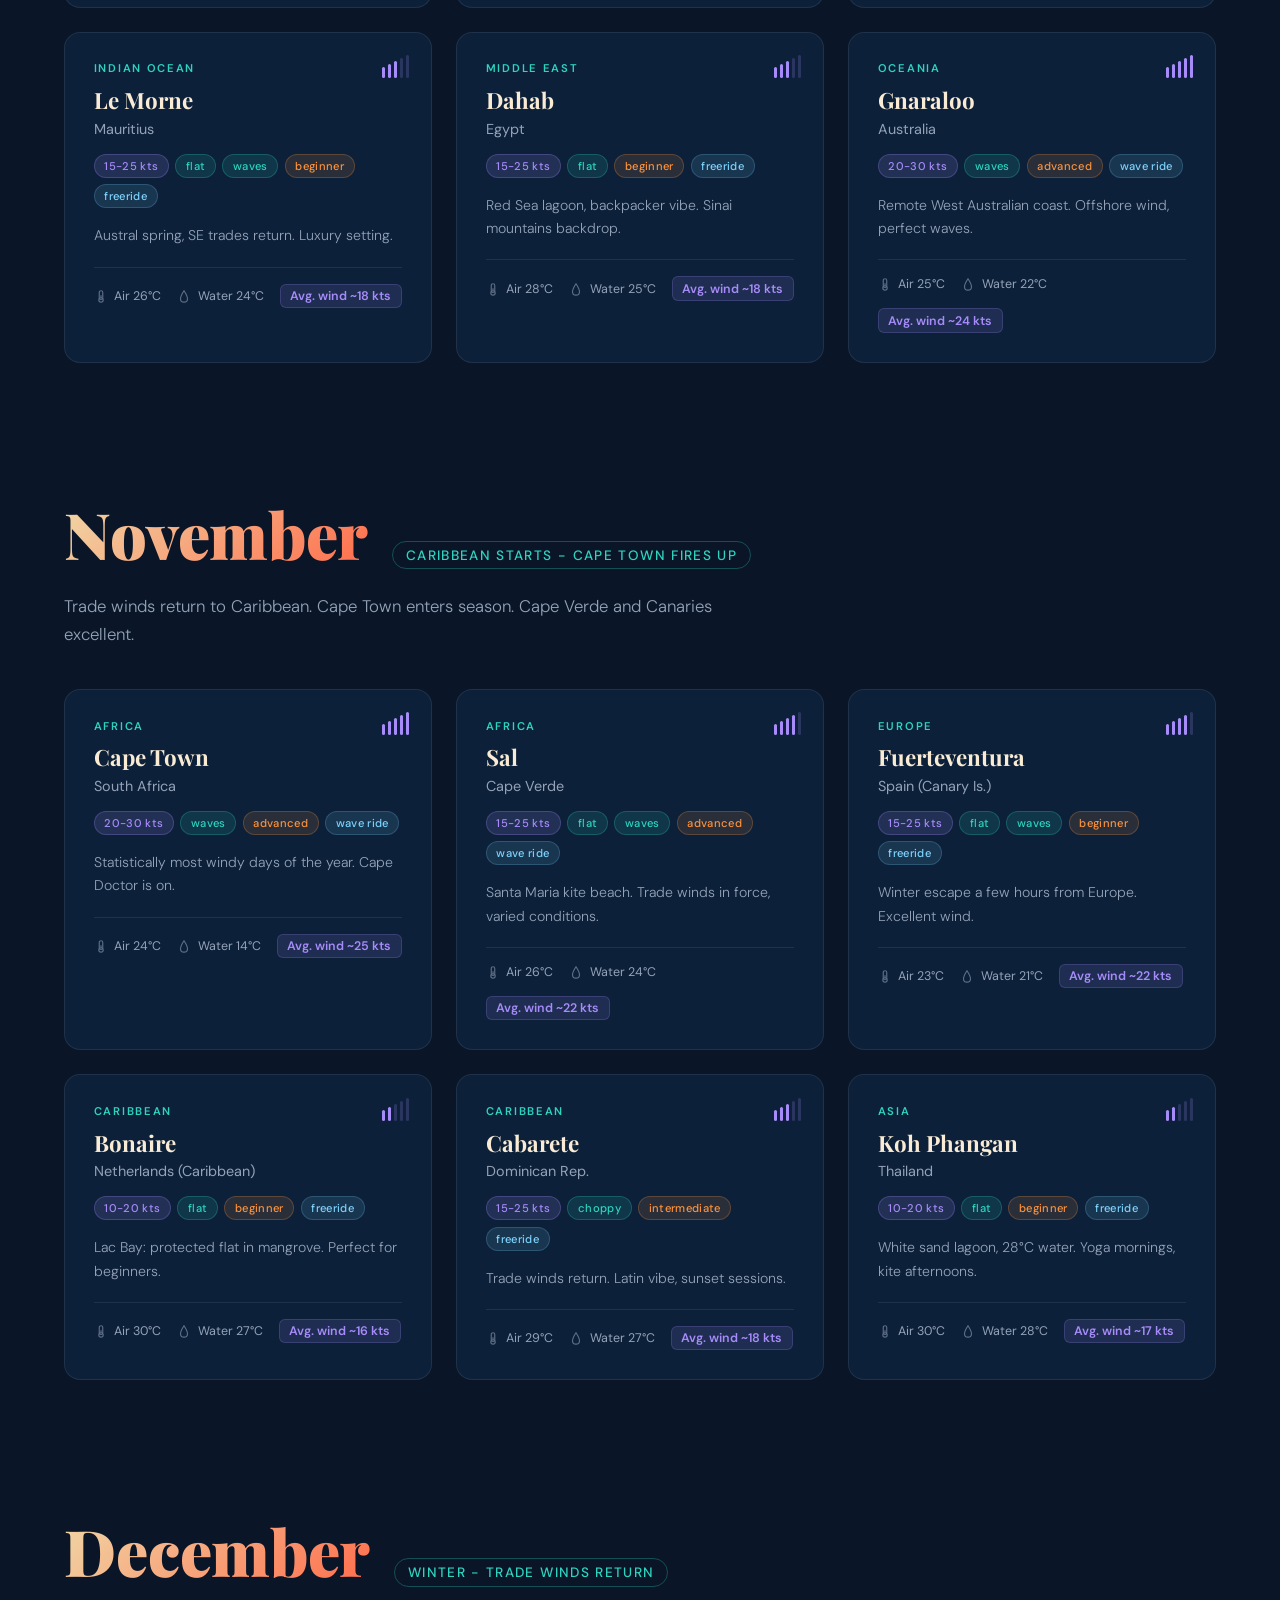
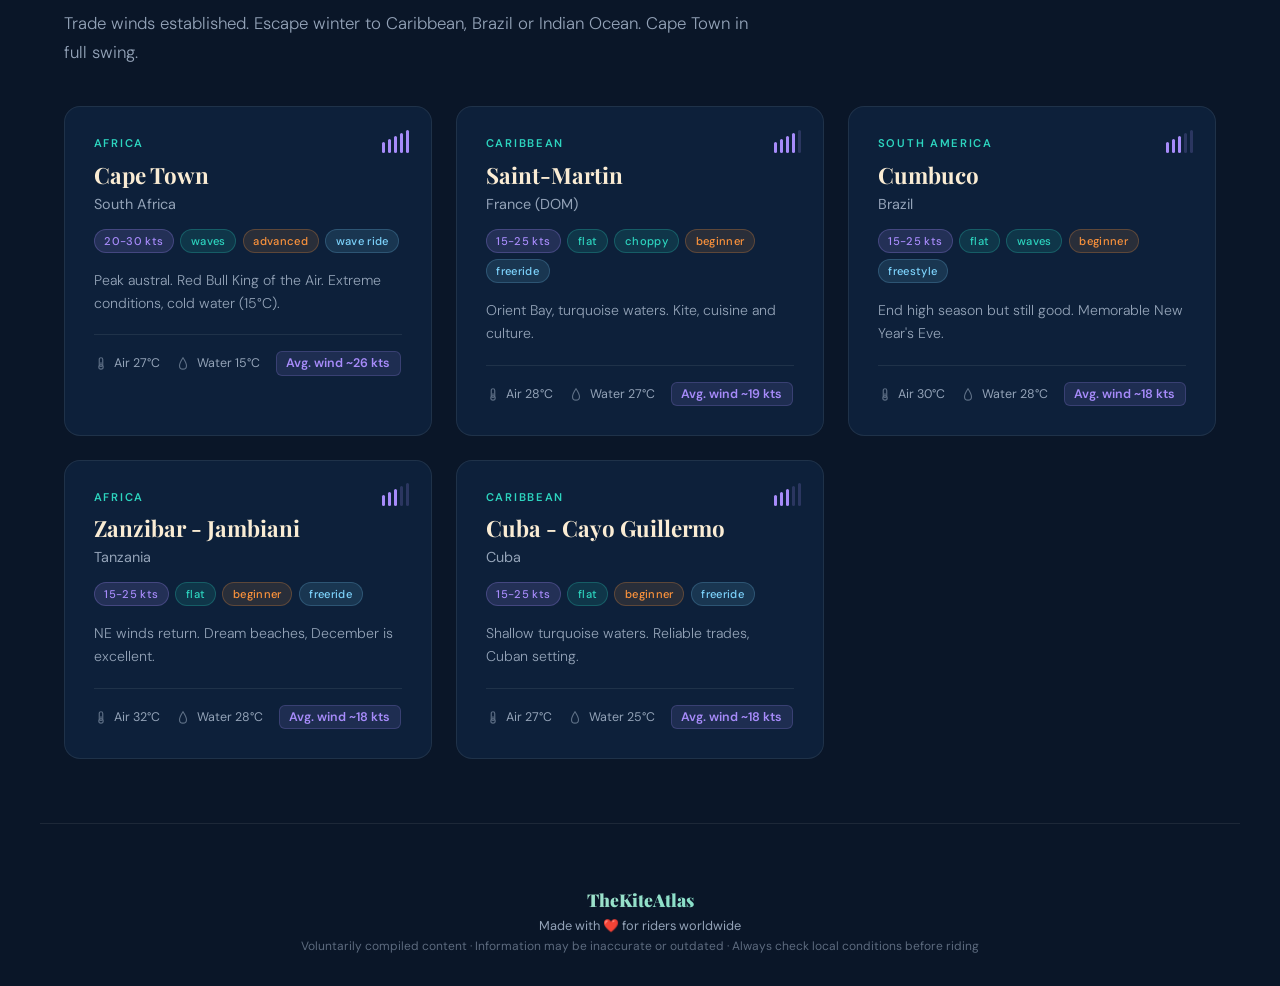
==== commit ab580b79: "Add kite sizer link in home hero Co-Authored-By: Claude Opus 4.6 (1M context) <noreply@anthropic.com" ====
--- a/index.html
+++ b/index.html
@@ -90,6 +90,25 @@
         text-transform: uppercase;
       }
 
+      .tool-link {
+        display: inline-block;
+        font-size: 0.82rem;
+        font-weight: 600;
+        color: var(--tq);
+        text-decoration: none;
+        padding: 0.5rem 1.2rem;
+        border: 1px solid rgba(45, 212, 191, 0.25);
+        border-radius: 100px;
+        margin-bottom: 2rem;
+        transition: all 0.3s;
+        letter-spacing: 0.03em;
+      }
+
+      .tool-link:hover {
+        background: rgba(45, 212, 191, 0.08);
+        border-color: var(--tq);
+      }
+
       /* ── Language switcher (position override for home) ── */
       .ls {
         position: absolute;
@@ -536,6 +555,8 @@
 
         <h1>TheKiteAtlas</h1>
         <p class="hs" id="hSub"></p>
+
+        <a class="tool-link" href="tools/kite-sizer.html" id="kiteSizerLink">Kite Sizer →</a>
 
         <div class="sh">
           <span id="hExp"></span>
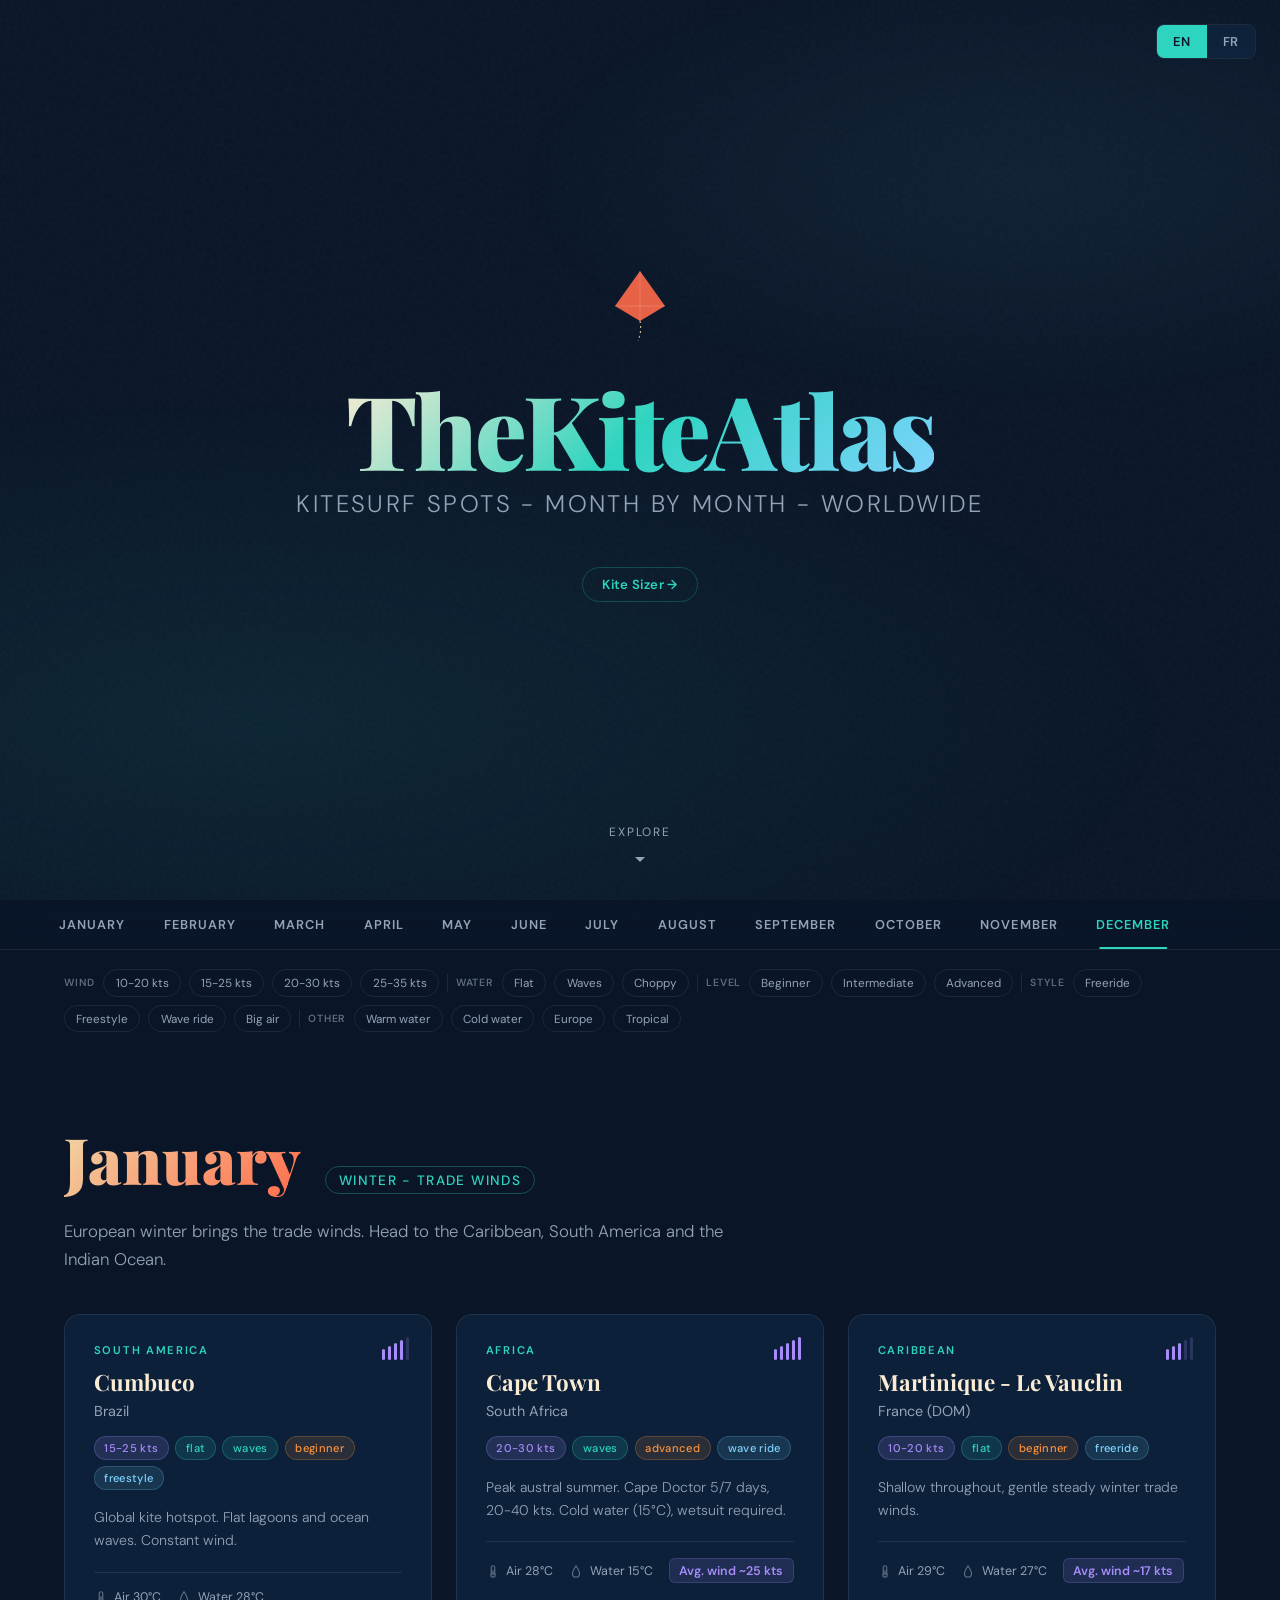
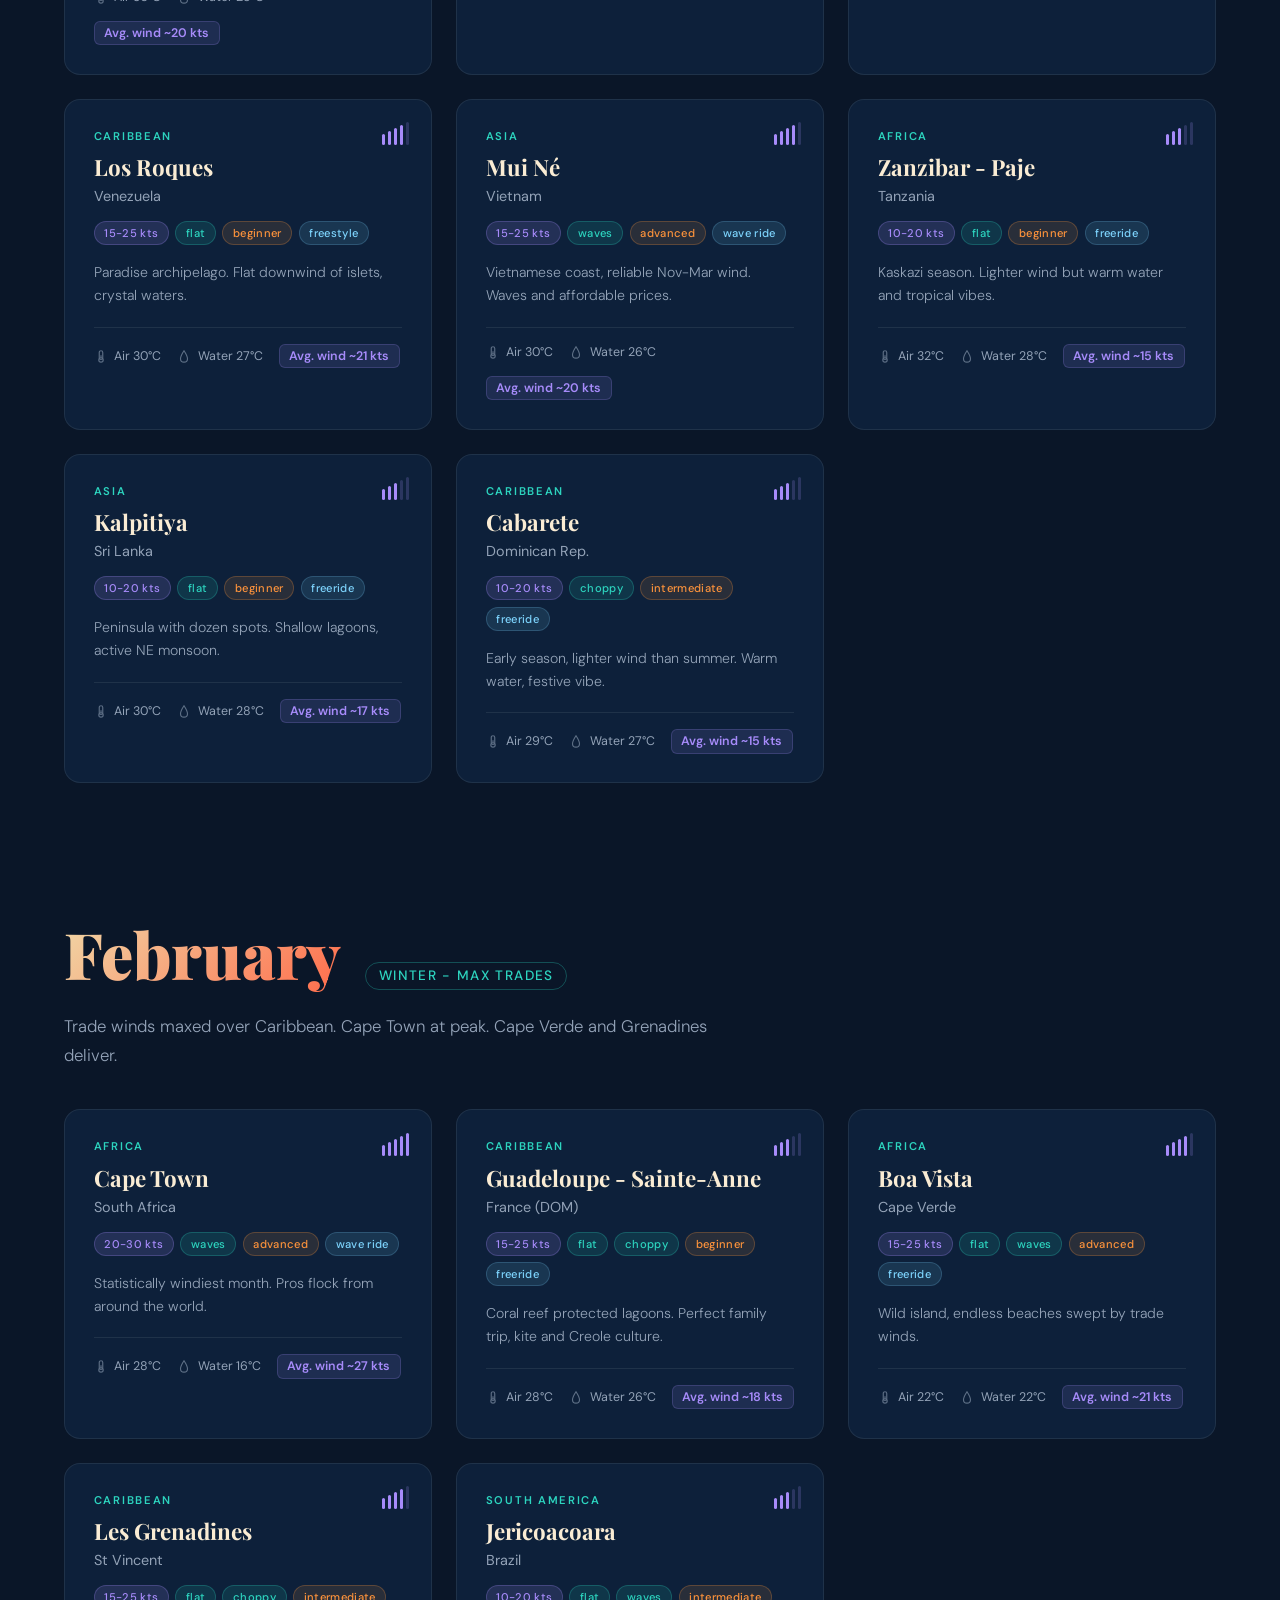
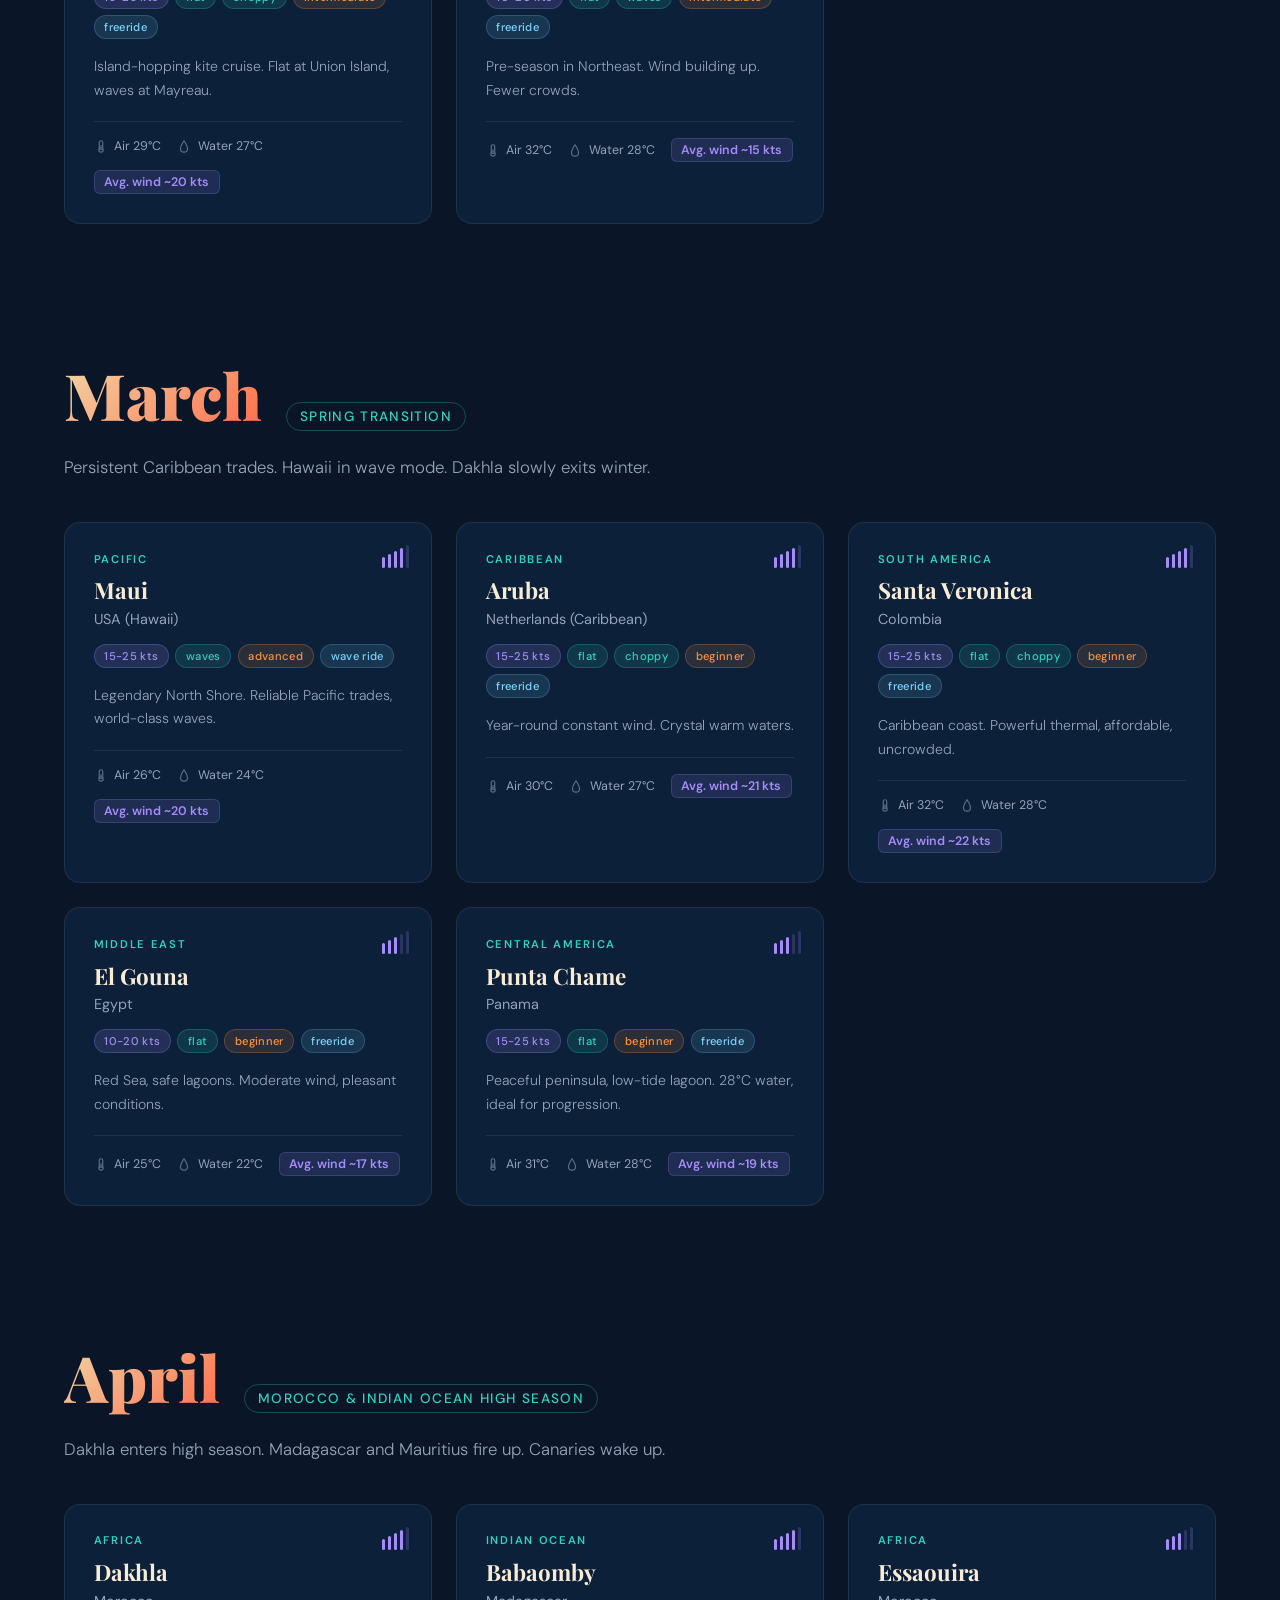
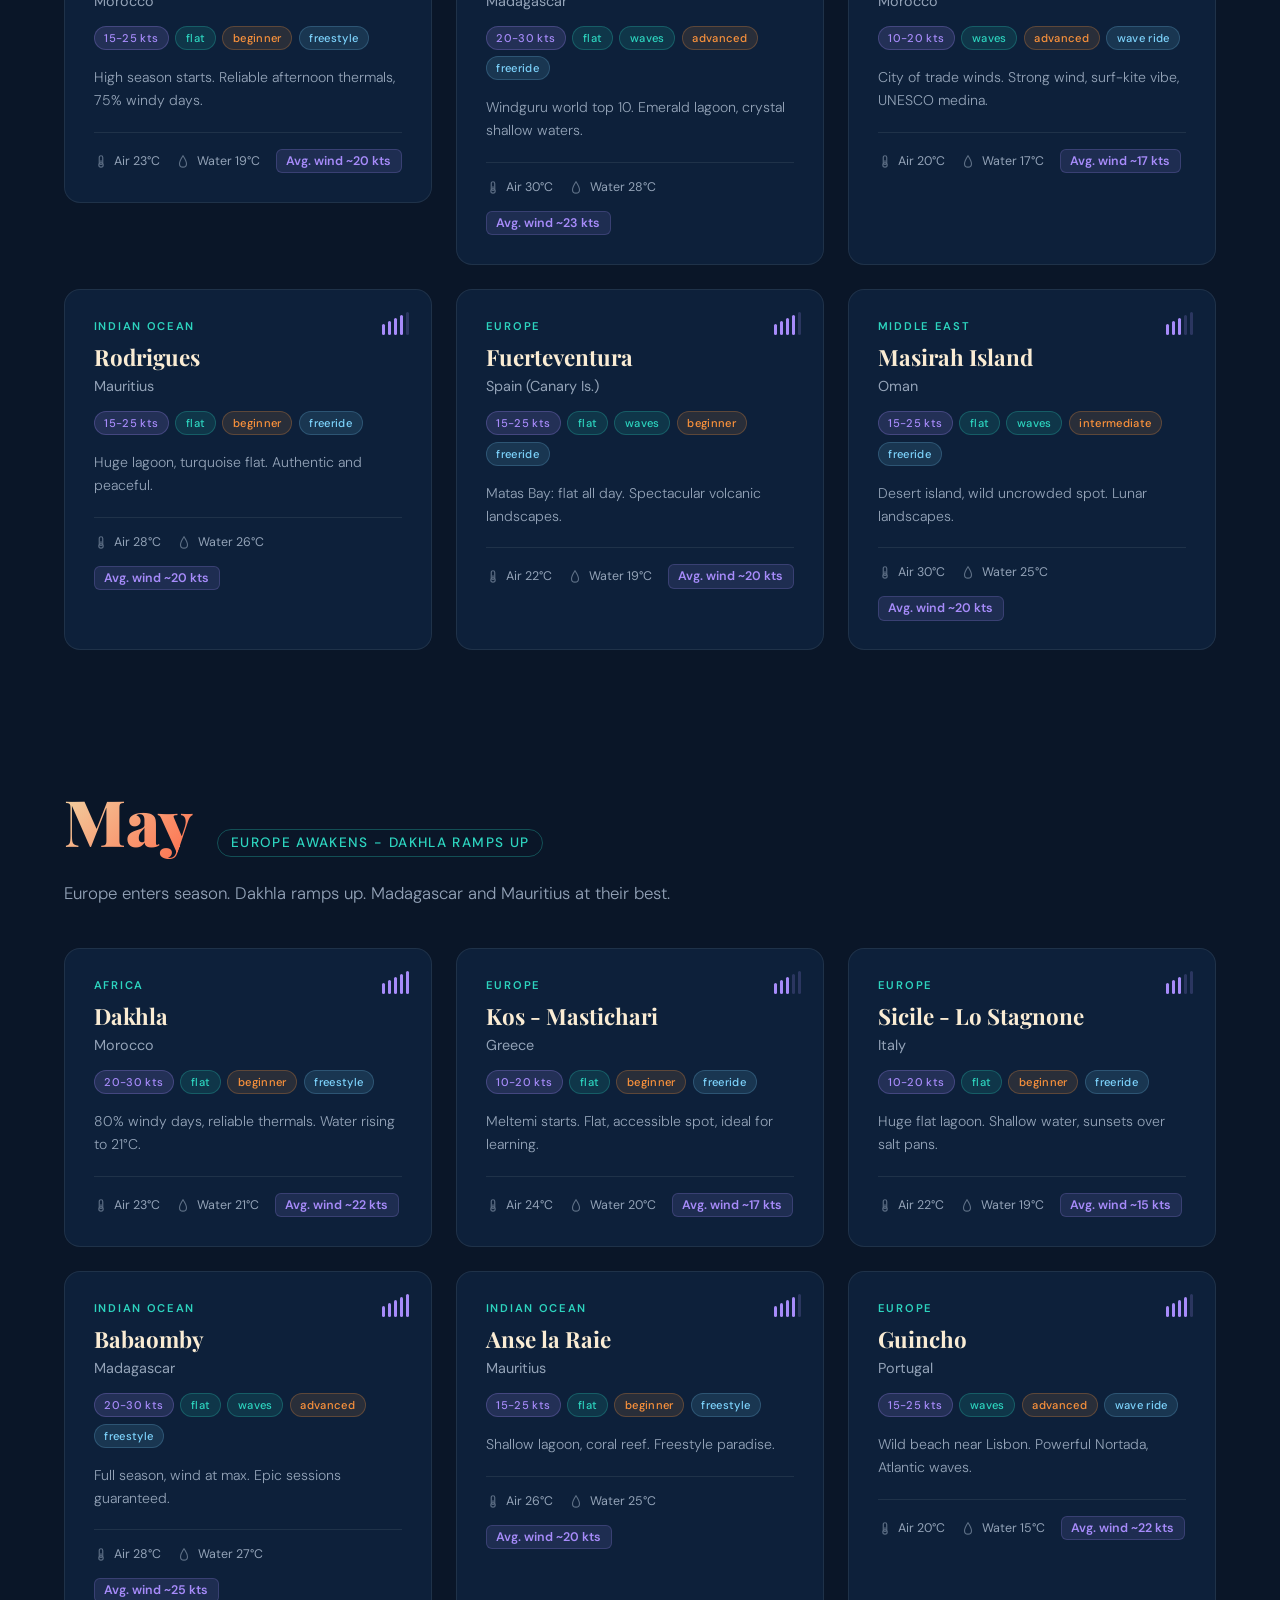
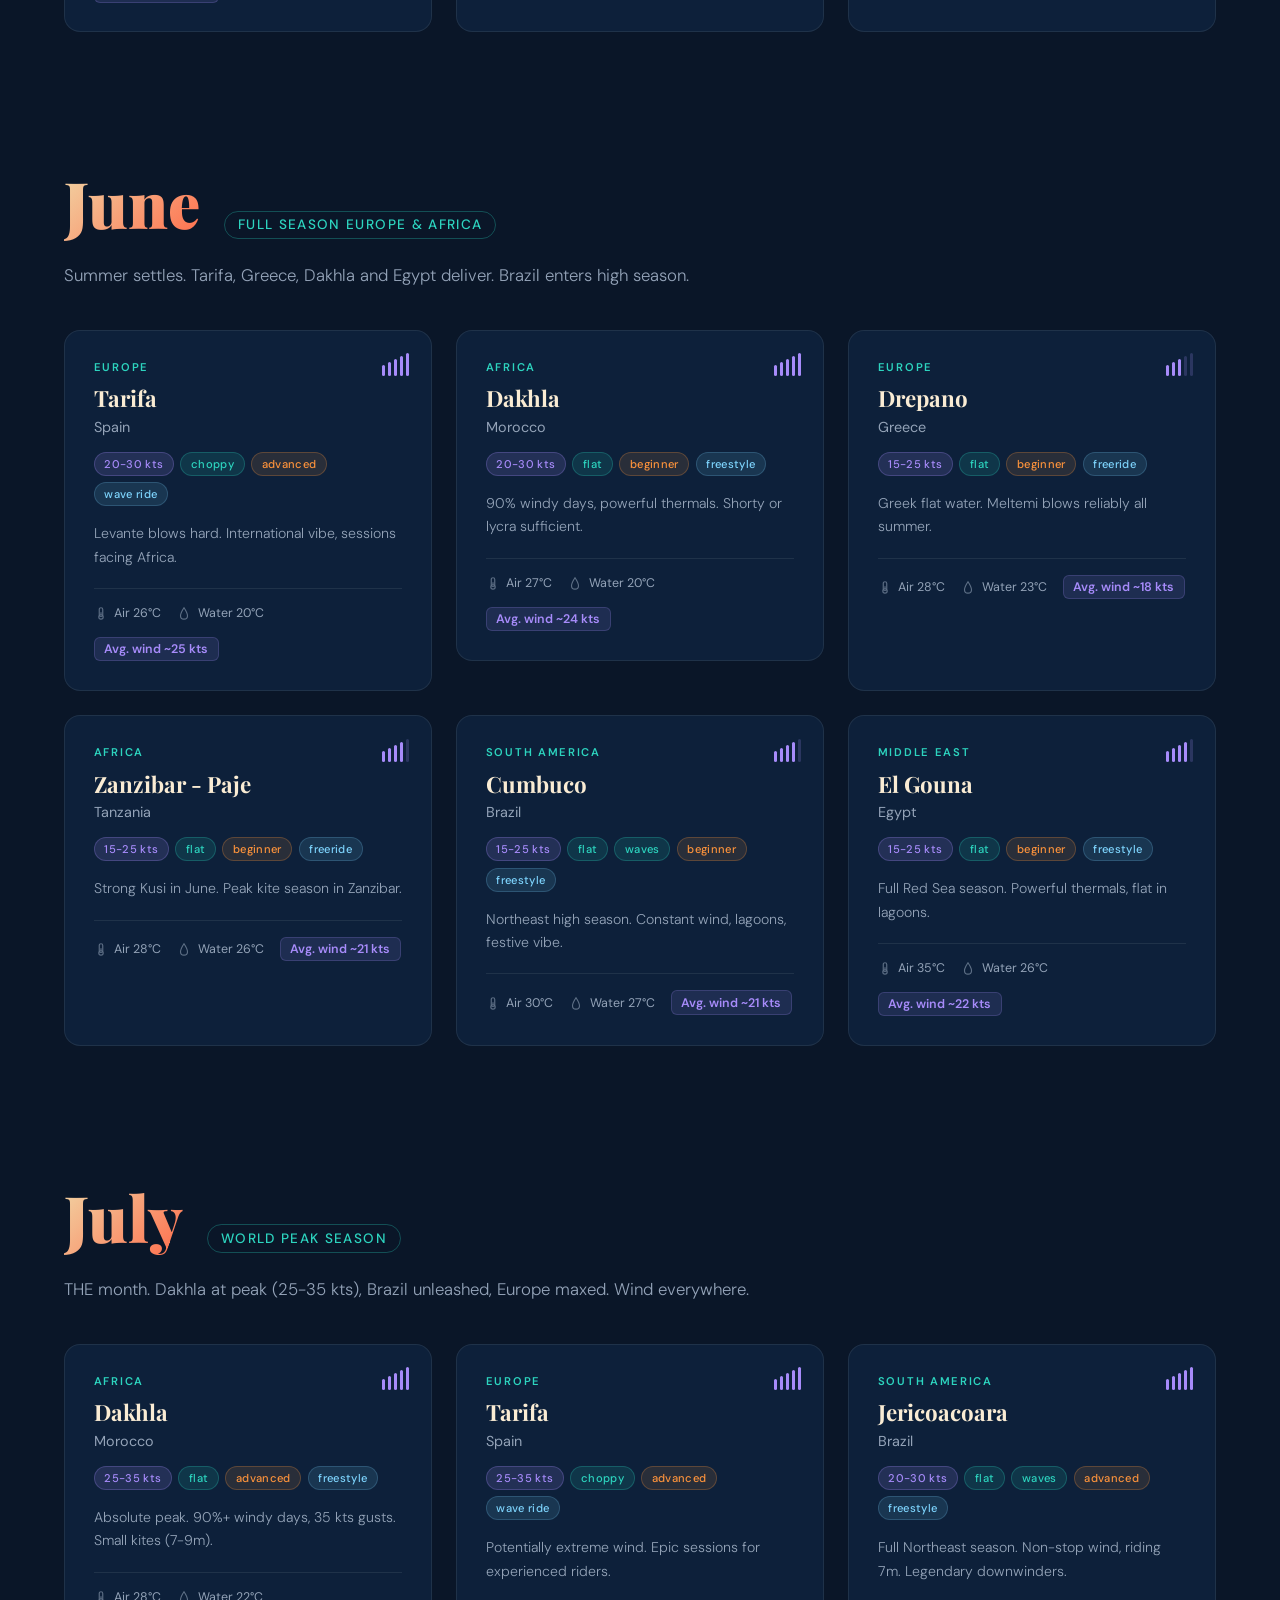
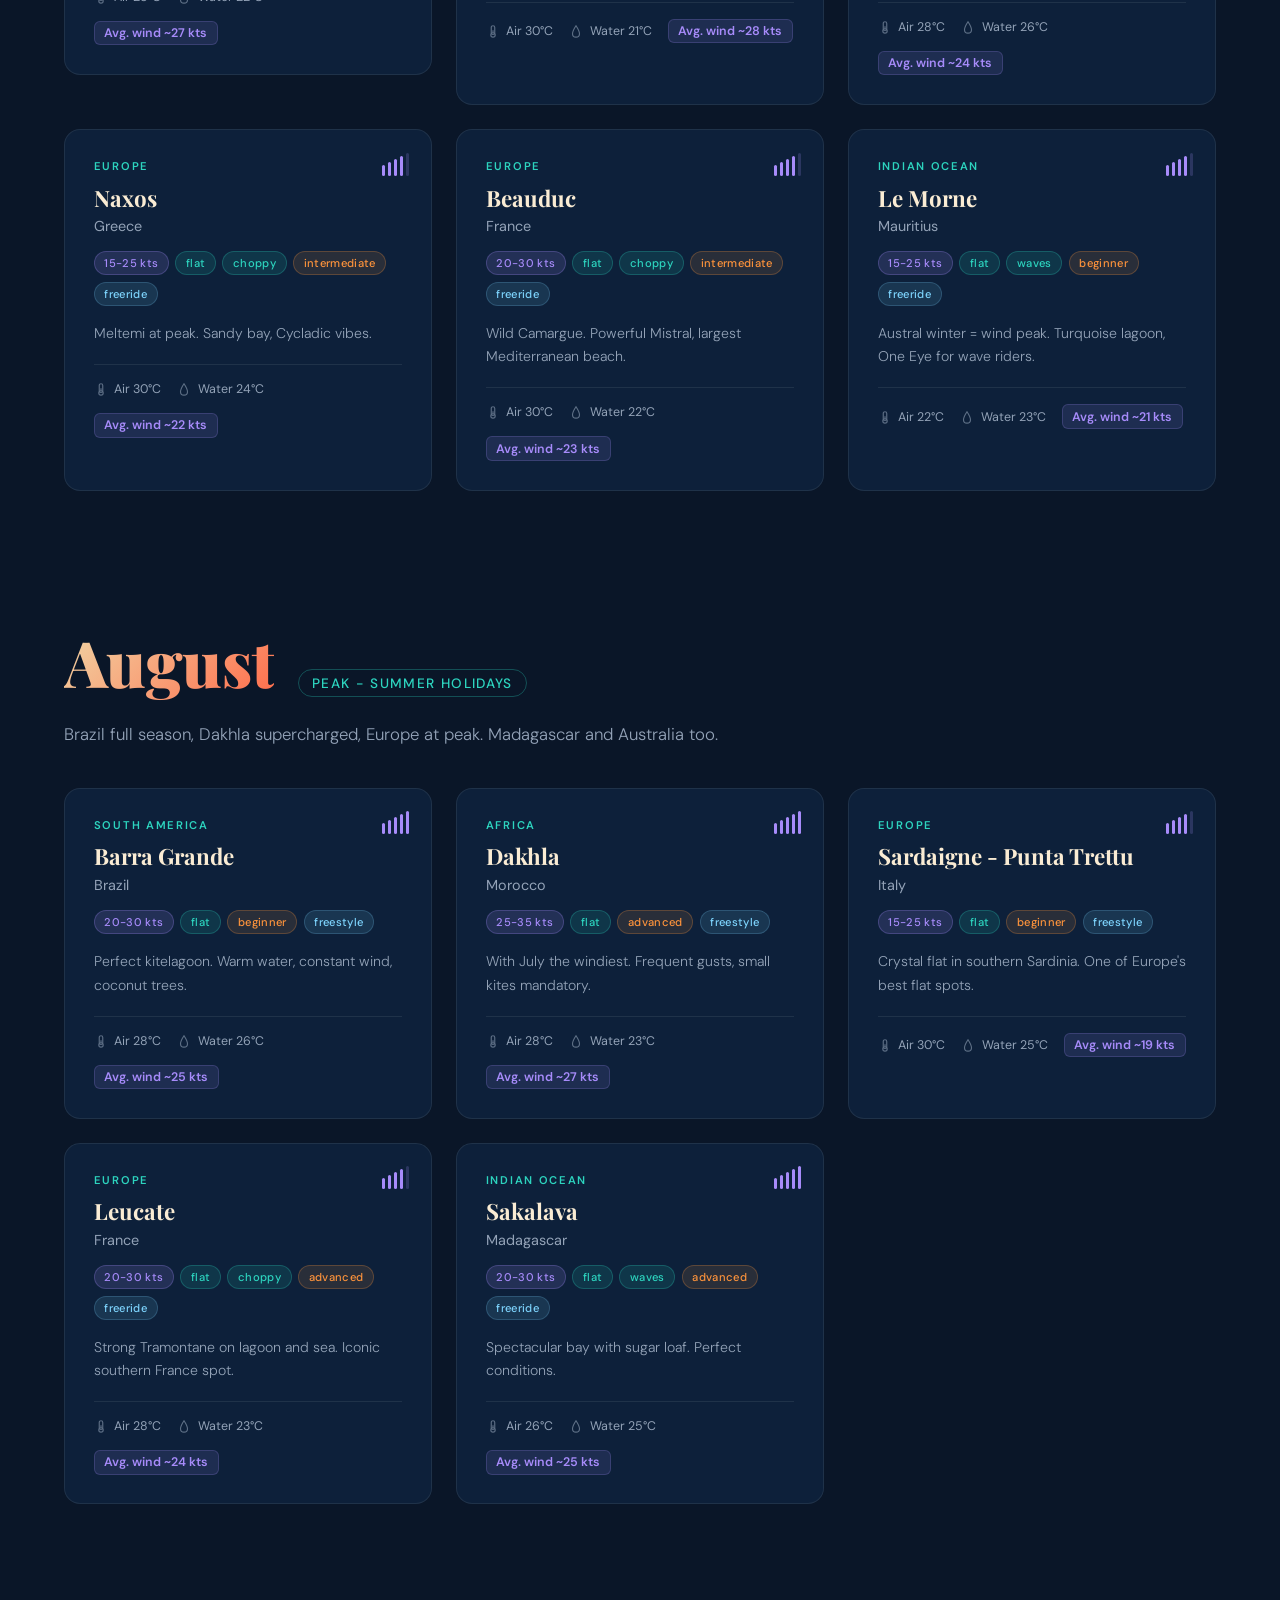
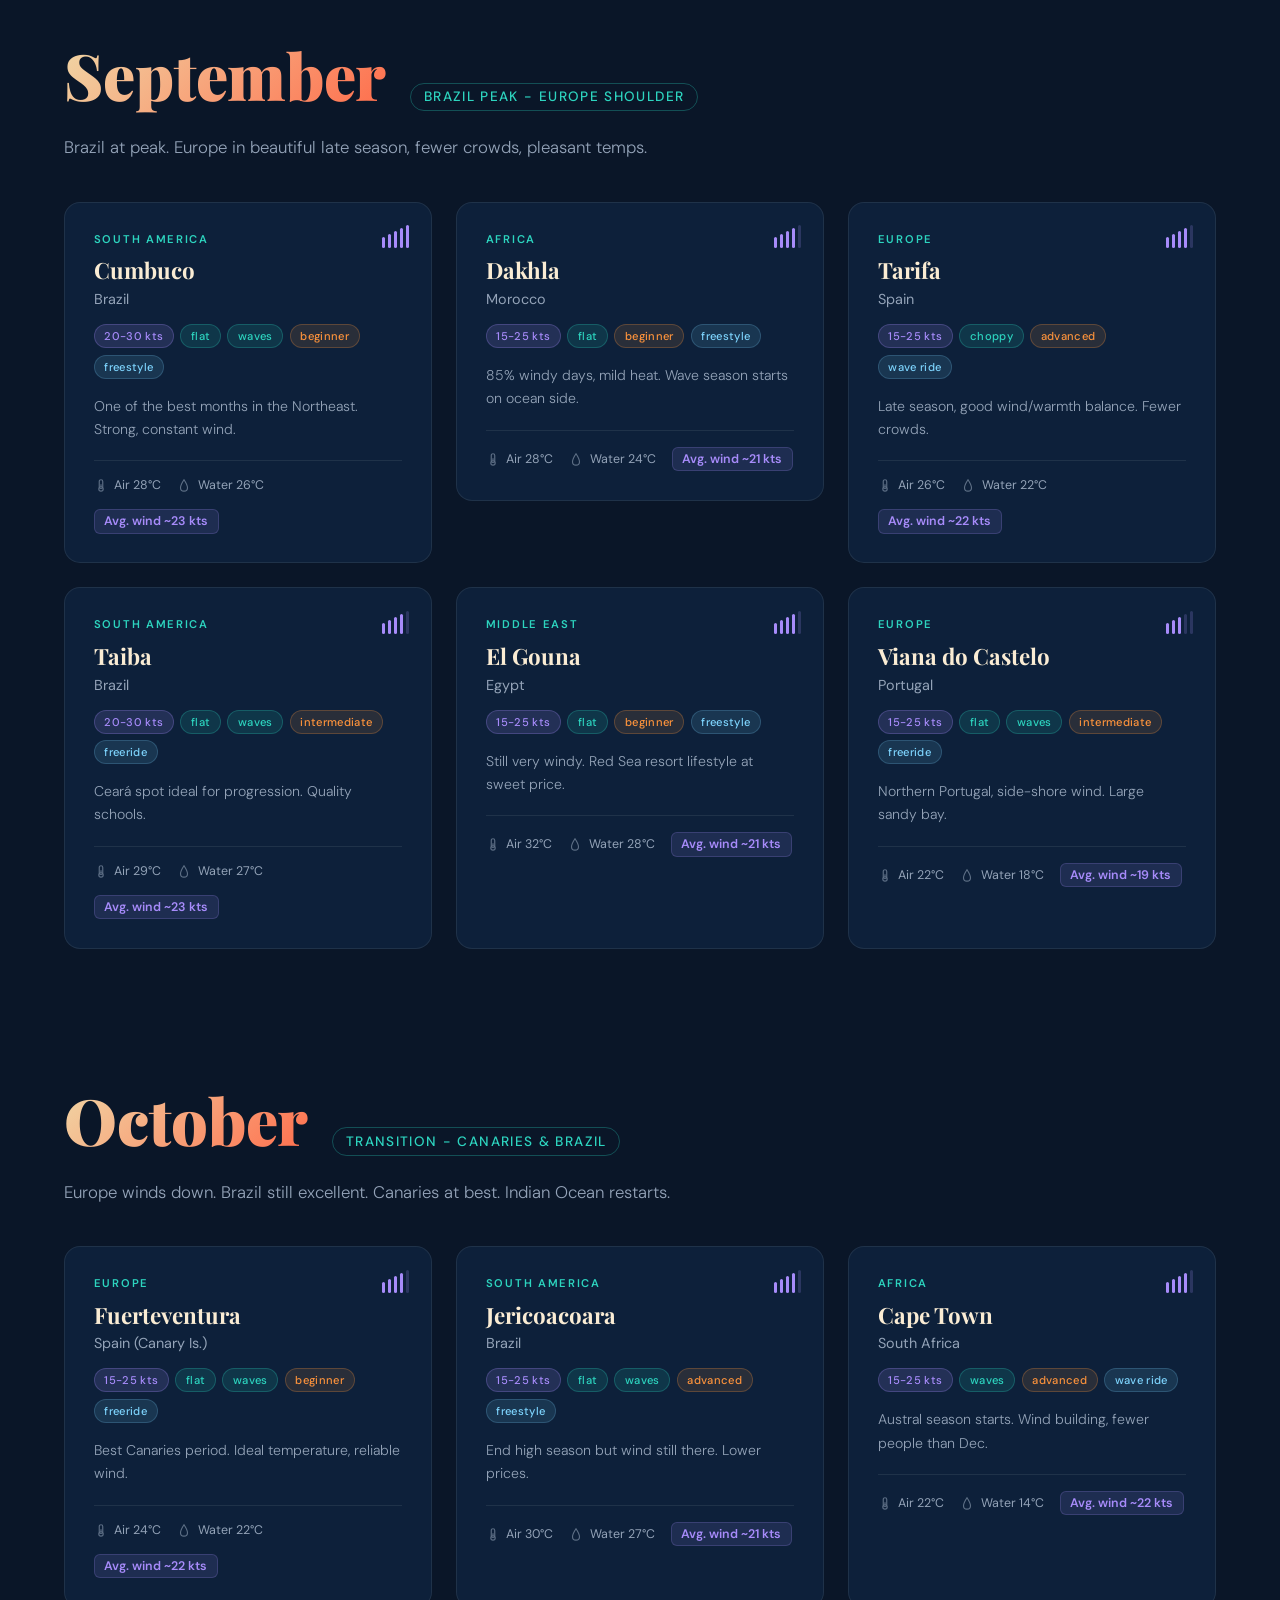
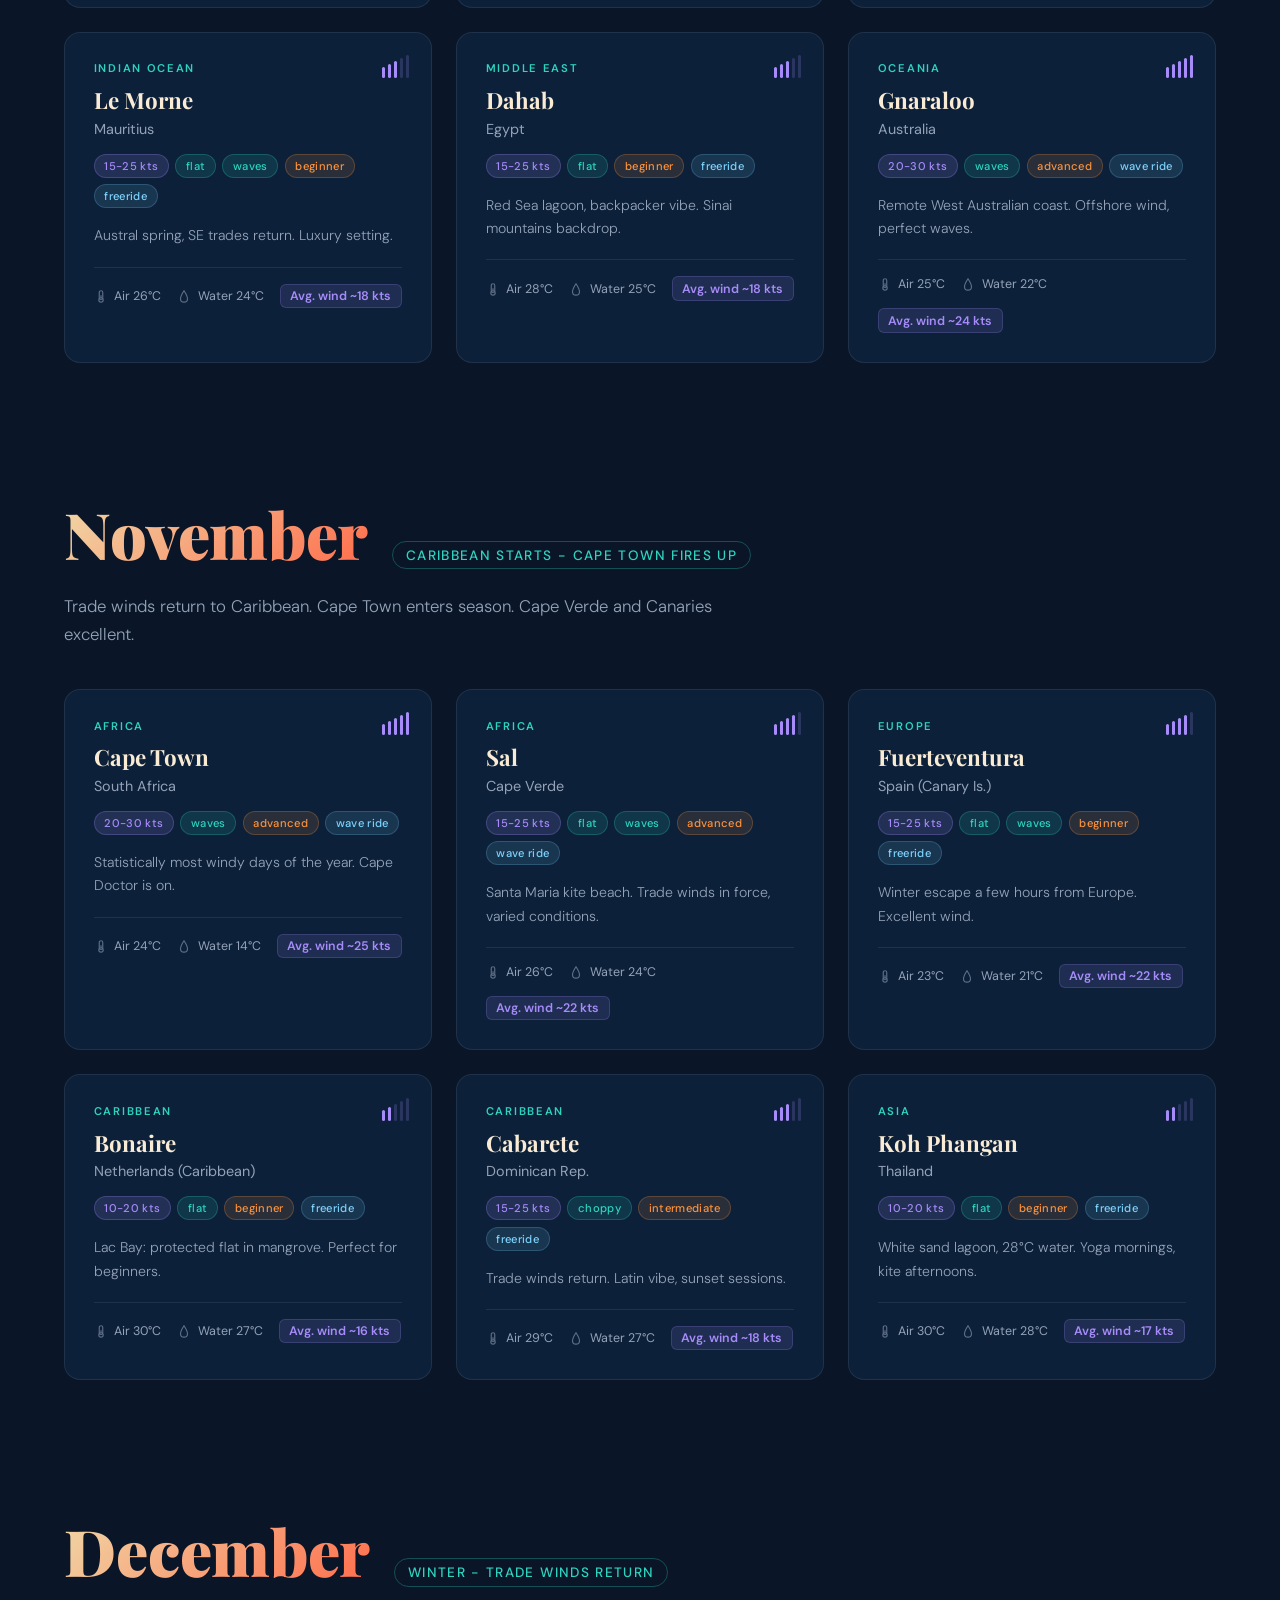
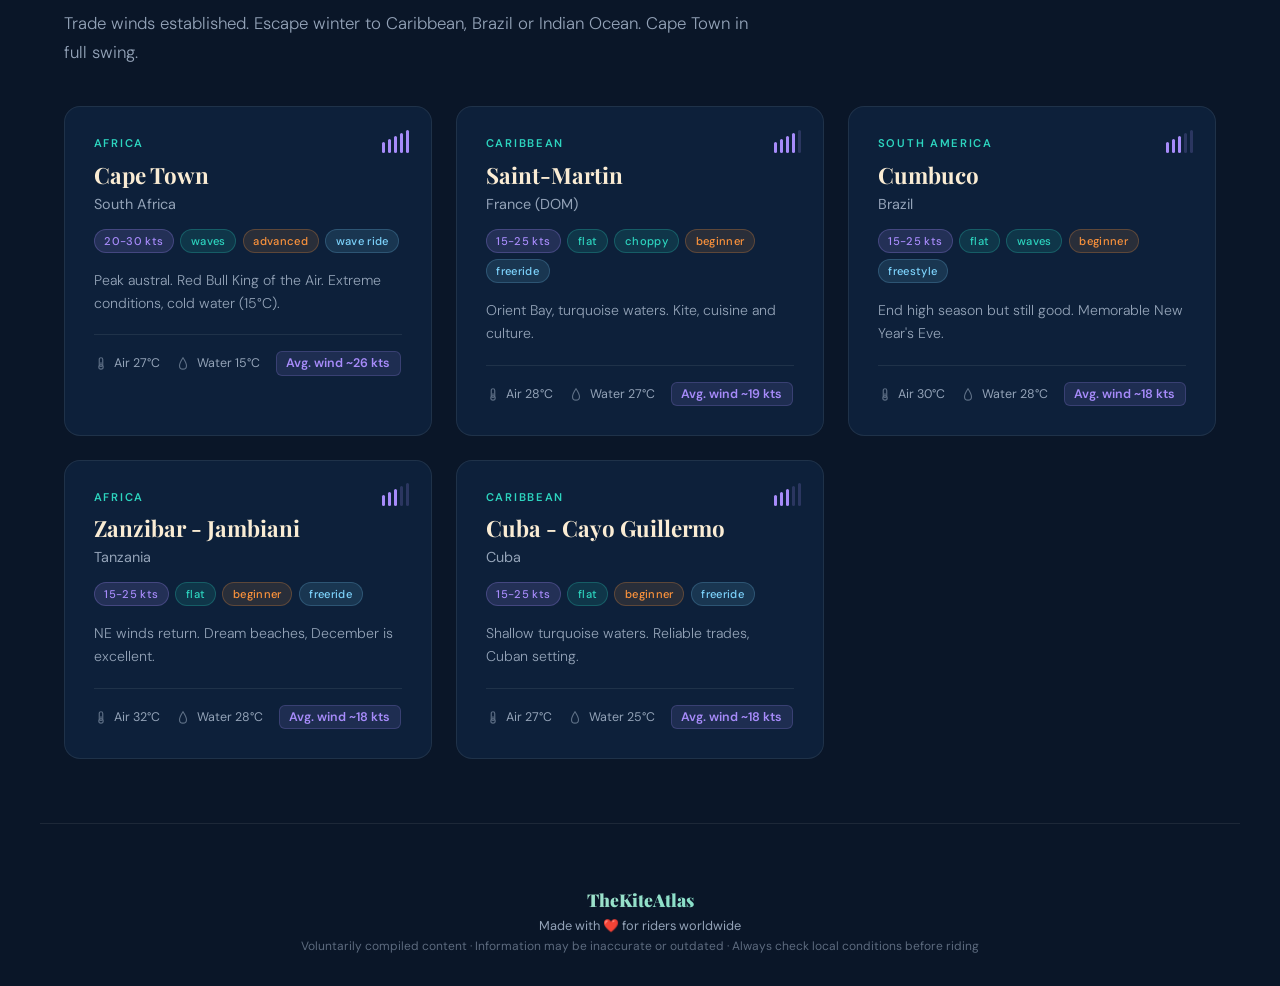
==== commit b9bf5d65: "Remove sticky filter bar, keep only month nav sticky Co-Authored-By: Claude Opus 4.6 (1M context) <n" ====
--- a/index.html
+++ b/index.html
@@ -157,9 +157,9 @@
         }
       }
 
-      /* ── Month nav ── */
-
-      .toolbar {
+      /* ── Sticky month nav ── */
+
+      .mn {
         position: sticky;
         top: 0;
         z-index: 100;
@@ -556,7 +556,7 @@
         <h1>TheKiteAtlas</h1>
         <p class="hs" id="hSub"></p>
 
-        <a class="tool-link" href="tools/kite-sizer.html" id="kiteSizerLink">Kite Sizer →</a>
+        <a class="tool-link" href="tools/kite-sizer/" id="kiteSizerLink">Kite Sizer →</a>
 
         <div class="sh">
           <span id="hExp"></span>
@@ -566,13 +566,13 @@
         </div>
       </section>
 
-      <!-- Sticky toolbar: month nav + filters -->
-      <div class="toolbar">
-        <nav class="mn" id="MN" aria-label="Month navigation">
-          <div class="mni" id="MNI"></div>
-        </nav>
-        <div class="fb" id="FB" role="group" aria-label="Spot filters"></div>
-      </div>
+      <!-- Sticky month nav -->
+      <nav class="mn" id="MN" aria-label="Month navigation">
+        <div class="mni" id="MNI"></div>
+      </nav>
+
+      <!-- Filter bar -->
+      <div class="fb" id="FB" role="group" aria-label="Spot filters"></div>
 
       <!-- Month sections -->
       <div id="MS"></div>
@@ -686,7 +686,7 @@
           btn.addEventListener("click", () => {
             const section = document.getElementById(btn.dataset.month);
             if (section) {
-              const navH = document.querySelector(".toolbar").offsetHeight;
+              const navH = document.getElementById("MN").offsetHeight;
               window.scrollTo({
                 top: section.getBoundingClientRect().top + window.scrollY - navH - 10,
                 behavior: "smooth",
@@ -742,7 +742,7 @@
           )
           .join("");
 
-        const spotPage = { "Dakhla": "spots/dakhla.html" }[spot.name];
+        const spotPage = { "Dakhla": "spots/dakhla/" }[spot.name];
         const wrapper = spotPage
           ? `href="${spotPage}" style="text-decoration:none;color:inherit;display:block"`
           : null;
